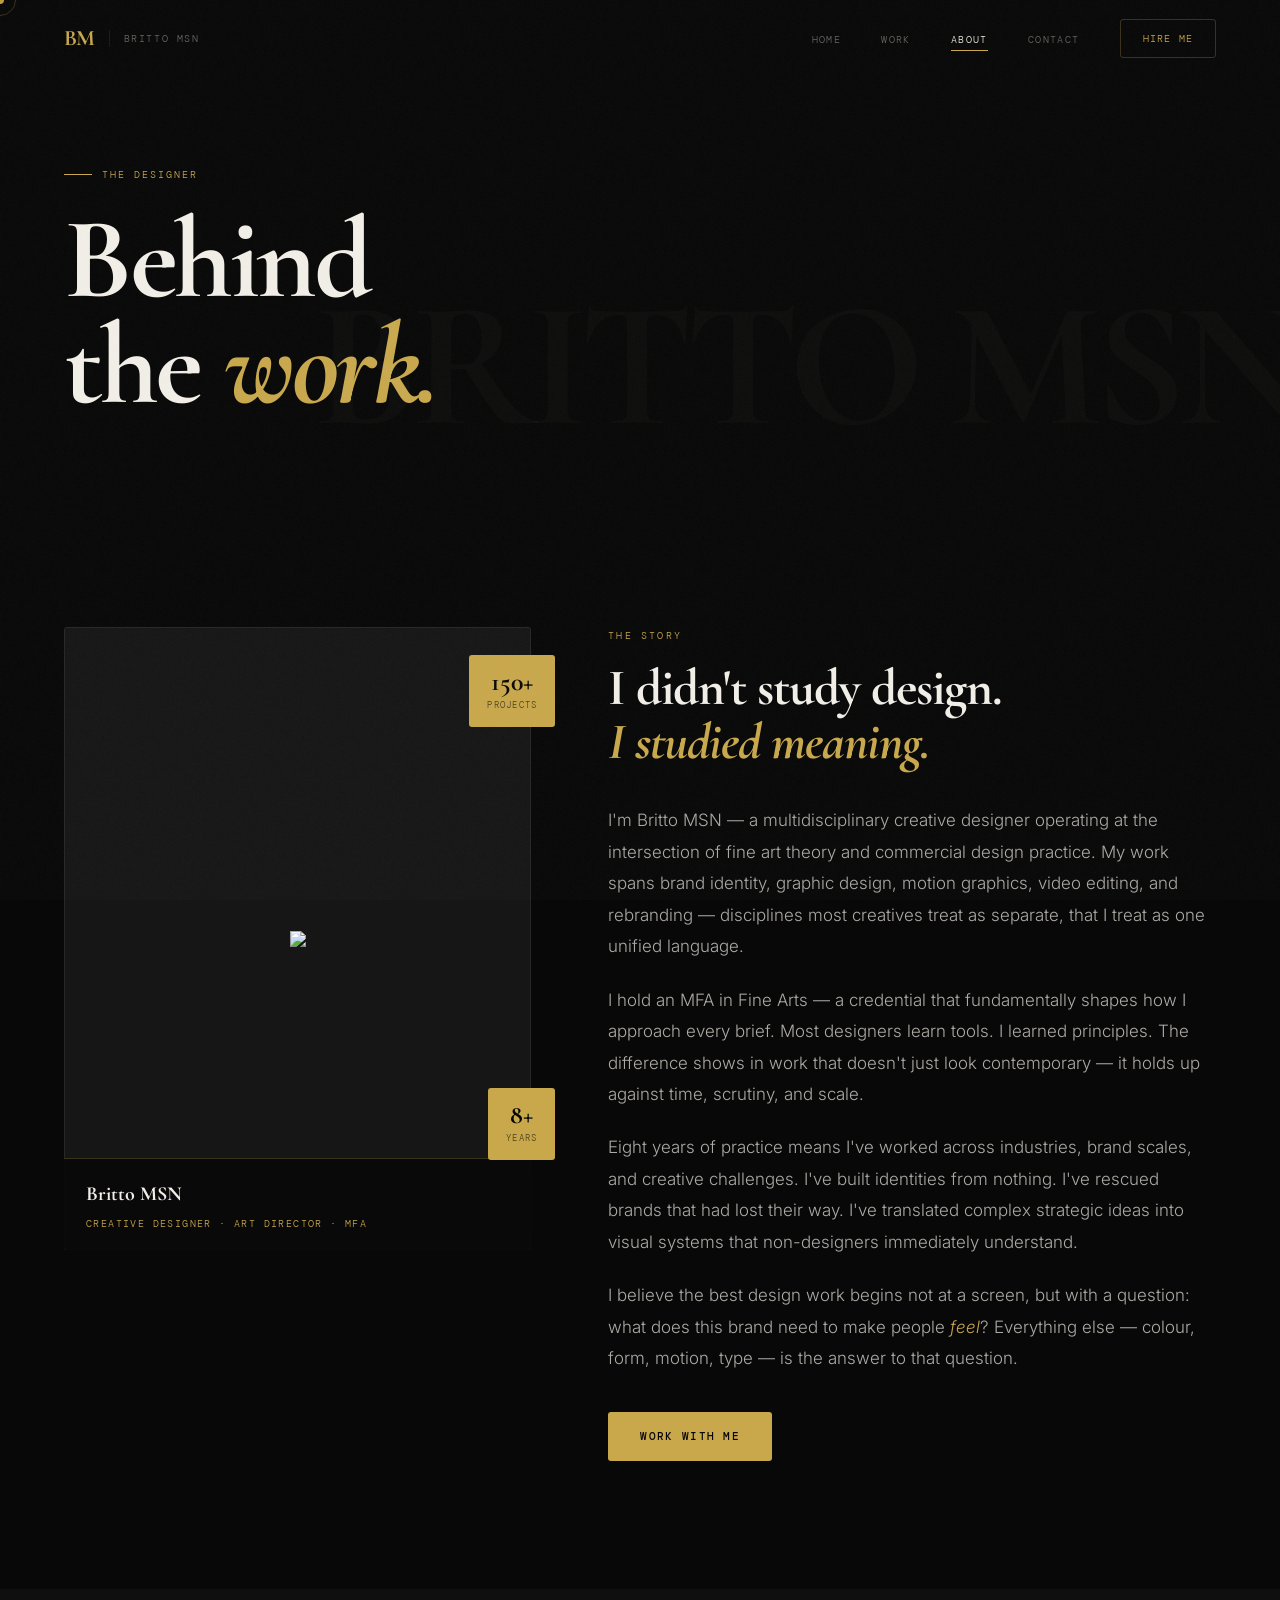
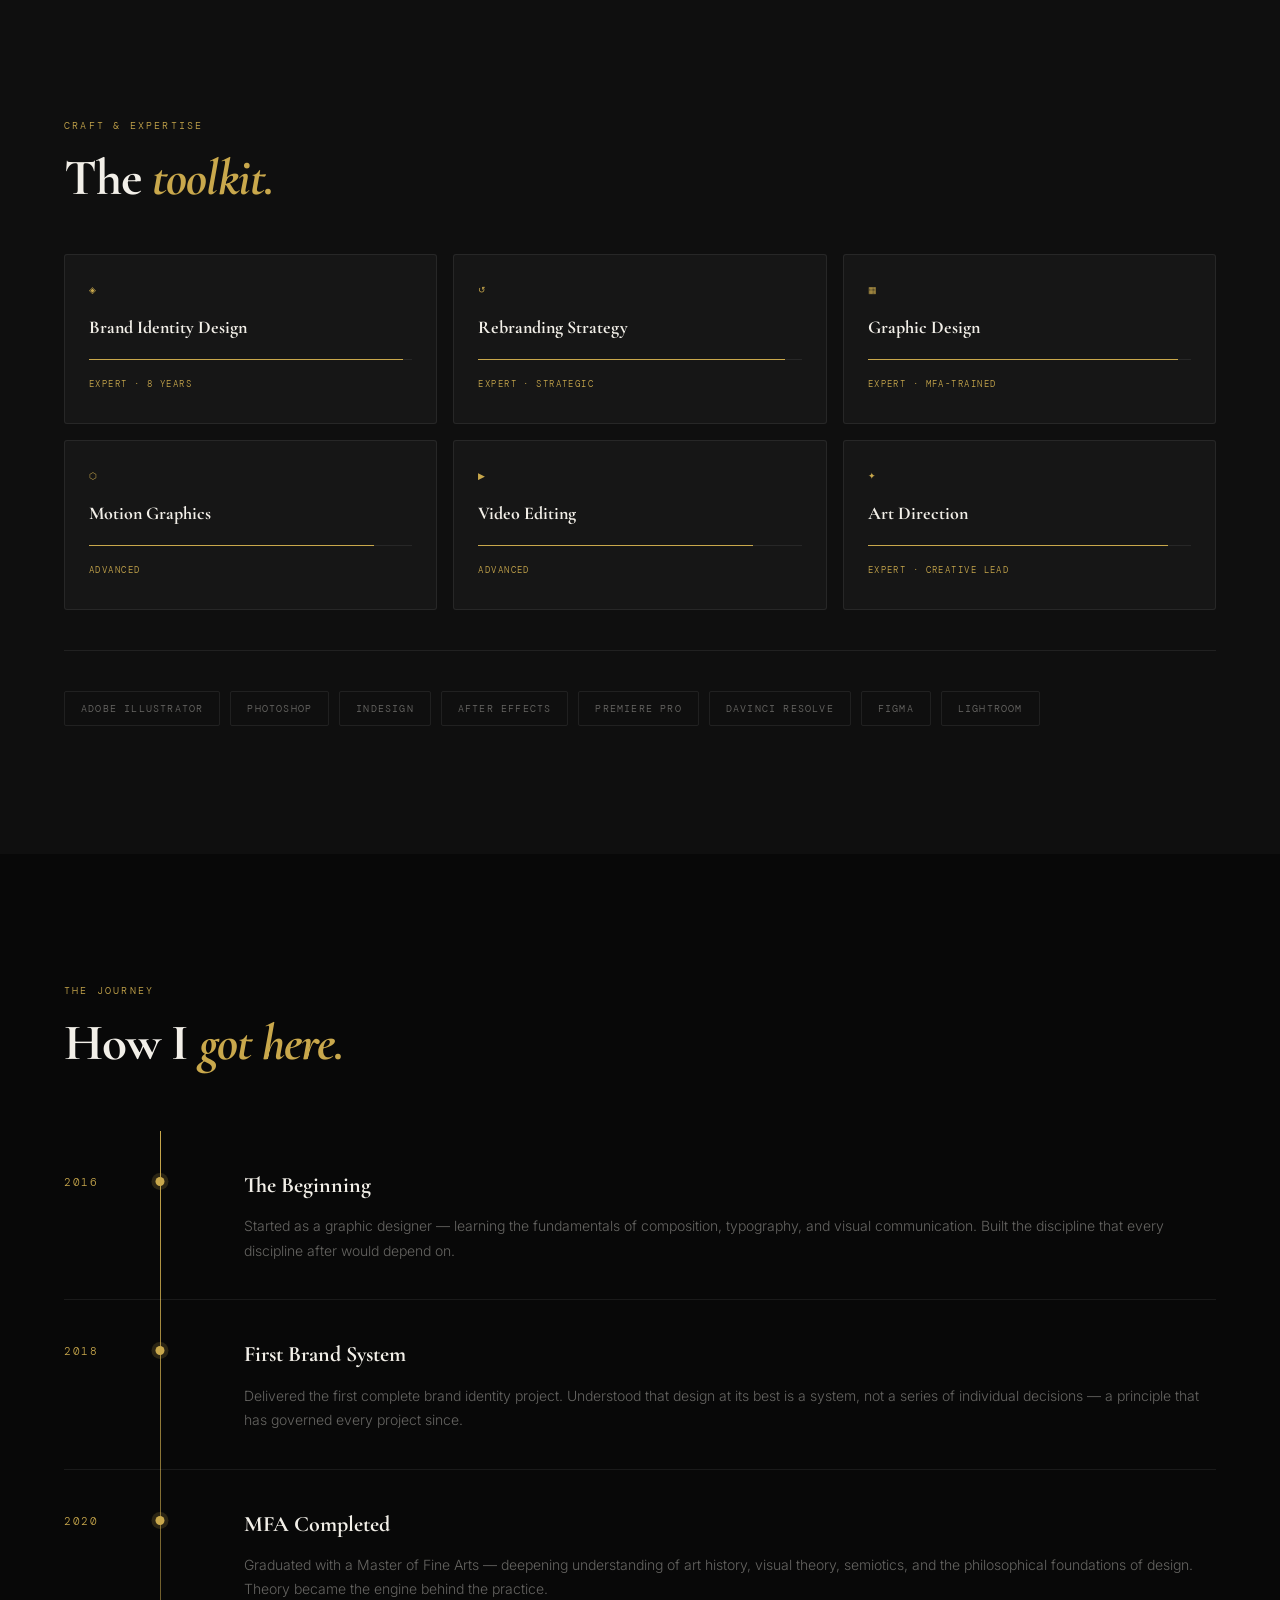
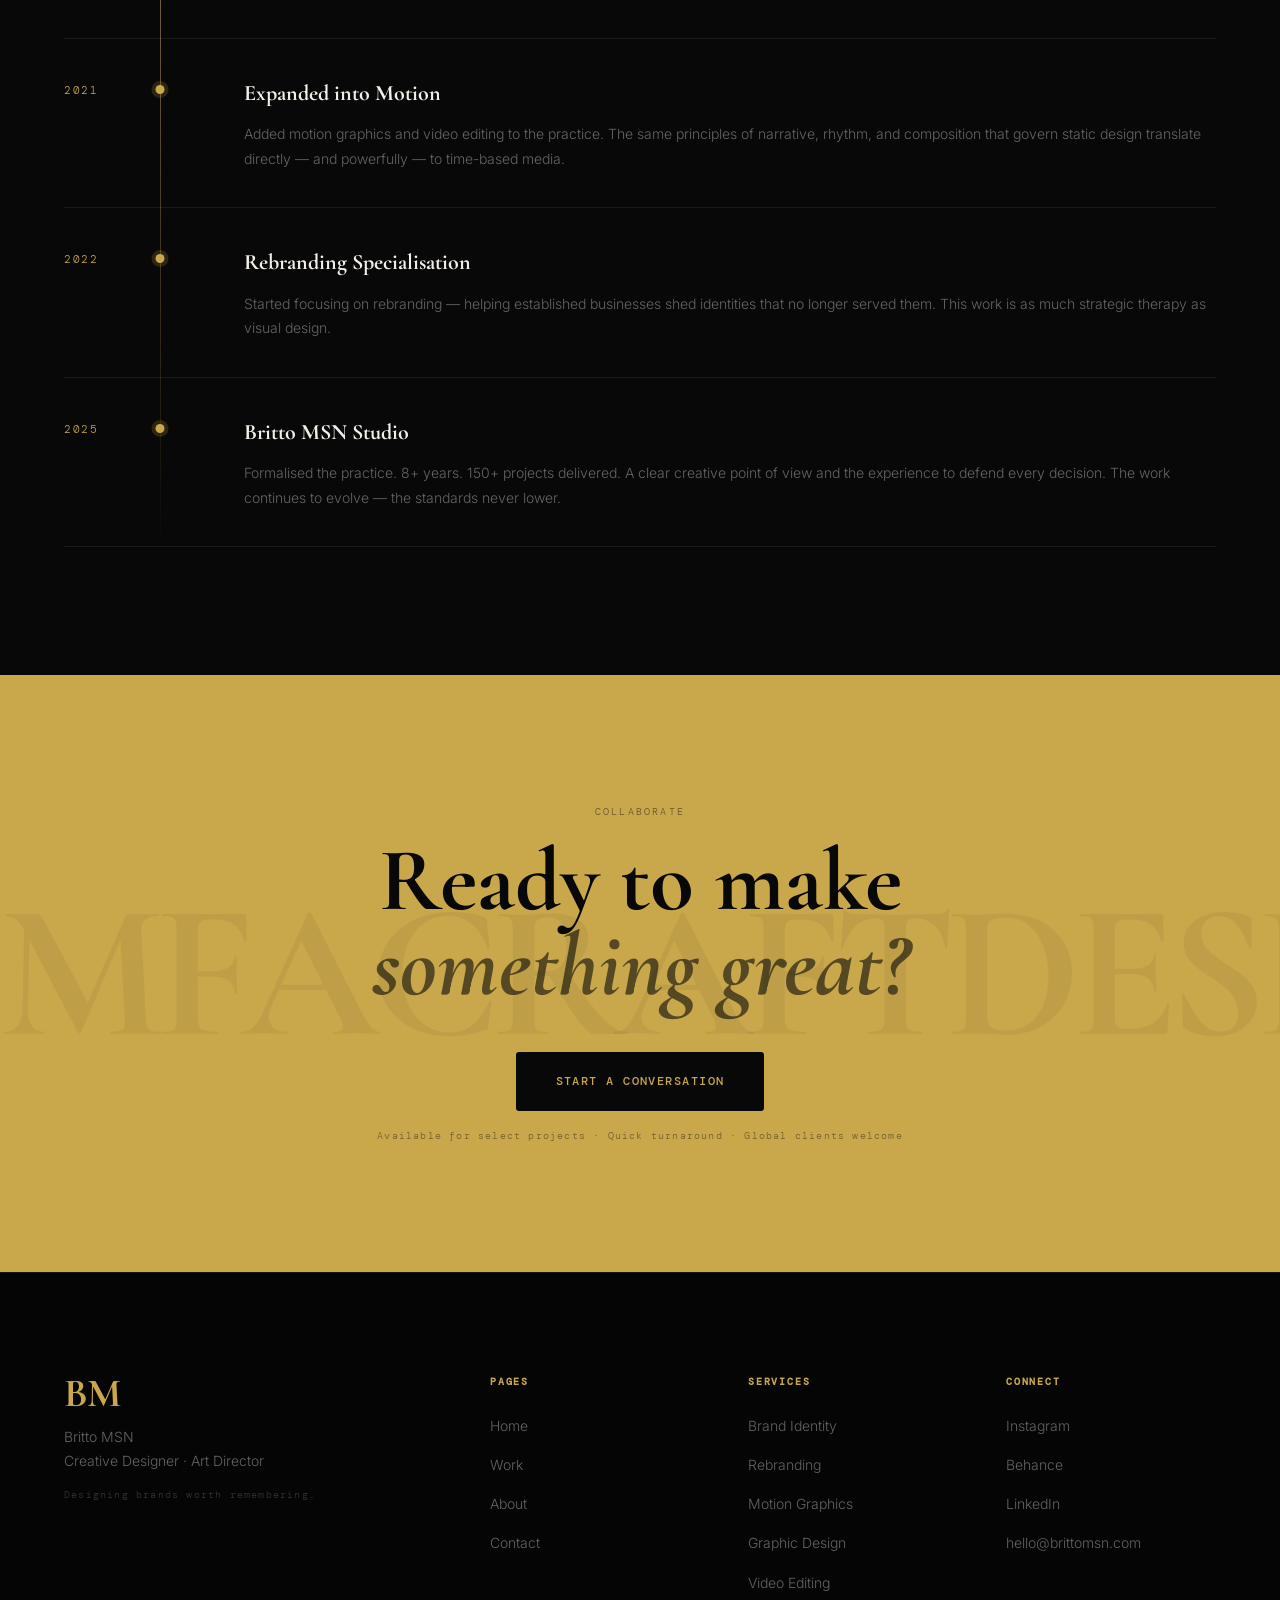
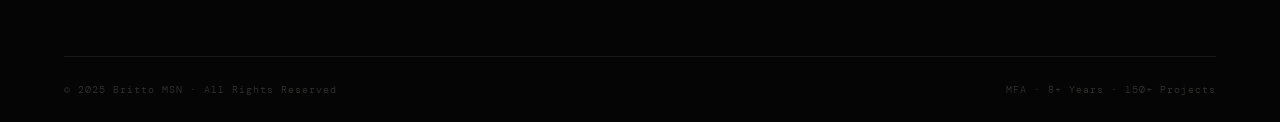
==== about.html @ a1e6431f "Update about.html" ====
<!DOCTYPE html>
<html lang="en">
<head>
<meta charset="UTF-8"/><meta name="viewport" content="width=device-width,initial-scale=1.0"/>
<title>About — Britto MSN | MFA Creative Designer</title>
<meta name="description" content="Britto MSN — MFA Fine Arts graduate, 8+ years creative design practice. Brand identity, rebranding, motion graphics, video editing, art direction."/>
<link rel="preconnect" href="https://fonts.googleapis.com"/><link rel="preconnect" href="https://fonts.gstatic.com" crossorigin/>
<link href="https://fonts.googleapis.com/css2?family=Cormorant+Garamond:ital,wght@0,400;0,600;0,700;1,400;1,600;1,700&family=DM+Mono:wght@300;400;500&family=Inter:wght@300;400;500&display=swap" rel="stylesheet"/>
<style>
:root{--bg:#080808;--bg-2:#0f0f0f;--bg-3:#161616;--gold:#C9A84C;--gold-light:#E2C06A;--gold-border:rgba(201,168,76,.25);--white:#F2EFE8;--white-70:rgba(242,239,232,.7);--white-40:rgba(242,239,232,.4);--border:rgba(242,239,232,.08);--serif:'Cormorant Garamond','Playfair Display',Georgia,serif;--mono:'DM Mono','Courier New',monospace;--sans:'Inter',system-ui,sans-serif;--nav-h:76px;--r:3px;--expo:cubic-bezier(.16,1,.3,1)}
*,*::before,*::after{box-sizing:border-box;margin:0;padding:0}html{scroll-behavior:smooth}
body{background:var(--bg);color:var(--white);font-family:var(--sans);font-weight:300;line-height:1.7;overflow-x:hidden;cursor:none}
a{color:inherit;text-decoration:none}ul{list-style:none}button{font-family:inherit}
.grain{position:fixed;inset:0;z-index:9000;pointer-events:none;opacity:.04;background-image:url("data:image/svg+xml,%3Csvg viewBox='0 0 512 512' xmlns='http://www.w3.org/2000/svg'%3E%3Cfilter id='n'%3E%3CfeTurbulence type='fractalNoise' baseFrequency='.85' numOctaves='4' stitchTiles='stitch'/%3E%3C/filter%3E%3Crect width='100%25' height='100%25' filter='url(%23n)'/%3E%3C/svg%3E");background-size:200px 200px}
.cursor{width:8px;height:8px;background:var(--gold);border-radius:50%;position:fixed;top:0;left:0;pointer-events:none;z-index:10000;transform:translate(-50%,-50%);transition:width .2s,height .2s;mix-blend-mode:difference}
.cursor-f{width:32px;height:32px;border:1px solid var(--gold-border);border-radius:50%;position:fixed;top:0;left:0;pointer-events:none;z-index:9999;transform:translate(-50%,-50%);transition:width .3s var(--expo),height .3s var(--expo)}
body.c-hover .cursor{width:18px;height:18px}body.c-hover .cursor-f{width:56px;height:56px;border-color:var(--gold)}
.container{max-width:1320px;margin:0 auto;padding:0 clamp(24px,5vw,64px)}.section{padding:clamp(80px,10vw,140px) 0}
.label{font-family:var(--mono);font-size:10px;letter-spacing:.22em;text-transform:uppercase;color:var(--gold);display:block;margin-bottom:18px}
.reveal{opacity:0;transform:translateY(32px);transition:opacity .9s var(--expo),transform .9s var(--expo)}.reveal.in{opacity:1;transform:none}
.btn{display:inline-flex;align-items:center;gap:10px;font-family:var(--mono);font-size:11px;letter-spacing:.12em;text-transform:uppercase;border-radius:var(--r);cursor:none;position:relative;overflow:hidden;transition:all .3s var(--expo)}
.btn::after{content:'';position:absolute;inset:0;background:rgba(255,255,255,.07);transform:translateX(-110%) skewX(-10deg);transition:transform .45s var(--expo)}.btn:hover::after{transform:translateX(110%) skewX(-10deg)}
.btn-primary{background:var(--gold);color:#080808;padding:15px 32px;font-weight:500}.btn-primary:hover{background:var(--gold-light);transform:translateY(-2px);box-shadow:0 10px 40px rgba(201,168,76,.3)}
.btn-nav{border:1px solid var(--gold-border);color:var(--gold);padding:10px 22px;font-size:10px}.btn-nav:hover{background:var(--gold);color:#080808}
.btn-lg{padding:19px 40px;font-size:12px}
/* NAV */
.nav{position:fixed;inset:0 0 auto;height:var(--nav-h);display:flex;align-items:center;justify-content:space-between;padding:0 clamp(24px,5vw,64px);z-index:500;transition:background .4s}
.nav.scrolled{background:rgba(8,8,8,.92);backdrop-filter:blur(20px);border-bottom:1px solid var(--border)}
.nav__logo{display:flex;align-items:center;gap:14px}
.nav__logo-mark{font-family:var(--serif);font-size:22px;font-weight:700;color:var(--gold);letter-spacing:-.03em;line-height:1}
.nav__logo-text{font-family:var(--mono);font-size:10px;letter-spacing:.16em;color:var(--white-40);text-transform:uppercase;padding-left:14px;border-left:1px solid var(--border)}
.nav__links{display:flex;align-items:center;gap:40px}
.nav__link{font-family:var(--mono);font-size:10px;letter-spacing:.14em;text-transform:uppercase;color:var(--white-40);transition:color .2s;position:relative}
.nav__link::after{content:'';position:absolute;bottom:-5px;left:0;right:0;height:1px;background:var(--gold);transform:scaleX(0);transform-origin:left;transition:transform .3s var(--expo)}
.nav__link:hover,.nav__link.active{color:var(--white)}.nav__link:hover::after,.nav__link.active::after{transform:scaleX(1)}
.nav__hamburger{display:none;flex-direction:column;gap:5px;background:none;border:none;cursor:none;padding:6px}
.nav__hamburger span{display:block;width:22px;height:1px;background:var(--white);transition:all .3s}
/* PAGE HERO */
.page-hero{padding:calc(var(--nav-h) + 80px) clamp(24px,5vw,64px) 80px;max-width:1320px;margin:0 auto;position:relative;overflow:hidden}
.page-hero__tag{display:inline-flex;align-items:center;gap:10px;font-family:var(--mono);font-size:10px;letter-spacing:.2em;text-transform:uppercase;color:var(--gold);margin-bottom:24px}
.page-hero__tag::before{content:'';display:block;width:28px;height:1px;background:var(--gold)}
.page-hero__title{font-family:var(--serif);font-size:clamp(56px,9vw,116px);font-weight:700;line-height:.92;letter-spacing:-.03em;color:var(--white);margin-bottom:0;opacity:0;transform:translateY(28px);animation:fadeUp .9s var(--expo) .15s forwards}
.page-hero__title em{color:var(--gold);font-style:italic}
.page-hero__wm{position:absolute;right:-20px;bottom:-20px;font-family:var(--serif);font-size:clamp(80px,14vw,180px);font-weight:700;color:rgba(242,239,232,.025);letter-spacing:-.05em;pointer-events:none;white-space:nowrap;user-select:none}
@keyframes fadeUp{to{opacity:1;transform:none}}
/* BIO */
.bio-grid{display:grid;grid-template-columns:1fr 1.3fr;gap:clamp(48px,6vw,100px);align-items:start}
.bio-portrait{position:relative}
.bio-portrait__frame{border-radius:var(--r);overflow:hidden;position:relative}
.bio-portrait__img{width:100%;aspect-ratio:3/4;background:var(--bg-3);border:1px solid var(--border);display:flex;align-items:center;justify-content:center}
.bio-portrait__initials{font-family:var(--serif);font-size:72px;font-weight:700;color:var(--gold);line-height:1;opacity:.4}
.bio-portrait__caption{position:absolute;bottom:0;left:0;right:0;background:rgba(8,8,8,.88);backdrop-filter:blur(12px);padding:18px 22px;border-top:1px solid var(--gold-border)}
.bio-portrait__name{font-family:var(--serif);font-size:20px;font-weight:700;color:var(--white);display:block;margin-bottom:4px}
.bio-portrait__role{font-family:var(--mono);font-size:10px;letter-spacing:.14em;text-transform:uppercase;color:var(--gold);display:block}
.bio-badge{position:absolute;background:var(--gold);color:#080808;padding:14px 18px;border-radius:var(--r);text-align:center;opacity:0;transform:scale(.85);transition:opacity .5s var(--expo),transform .5s var(--expo)}
.bio-badge.in{opacity:1;transform:scale(1)}
.bio-badge--1{top:28px;right:-24px;transition-delay:.3s}
.bio-badge--2{bottom:90px;right:-24px;transition-delay:.5s}
.bio-badge__n{display:block;font-family:var(--serif);font-size:26px;font-weight:700;line-height:1}
.bio-badge__l{display:block;font-family:var(--mono);font-size:9px;letter-spacing:.14em;text-transform:uppercase;opacity:.65;margin-top:3px}
.bio-text p{font-size:clamp(15px,1.4vw,17px);color:var(--white-70);line-height:1.85;margin-bottom:22px}
/* SKILLS */
.skills-grid{display:grid;grid-template-columns:repeat(3,1fr);gap:16px;margin-top:48px}
.skill-card{background:var(--bg-3);border:1px solid var(--border);padding:28px 24px;border-radius:var(--r);transition:border-color .3s}
.skill-card:hover{border-color:var(--gold-border)}
.skill-card__icon{font-size:22px;margin-bottom:14px;display:block}
.skill-card h3{font-family:var(--serif);font-size:18px;font-weight:700;margin-bottom:16px;color:var(--white)}
.skill-bar{width:100%;height:1px;background:var(--border);margin-bottom:8px;overflow:hidden}
.skill-bar__f{height:100%;background:var(--gold);width:0;transition:width 1.2s var(--expo)}
.skill-card>span{font-family:var(--mono);font-size:9px;letter-spacing:.16em;text-transform:uppercase;color:var(--gold)}
.tools-row{display:flex;flex-wrap:wrap;gap:10px;margin-top:40px;padding-top:40px;border-top:1px solid var(--border)}
.tool-pill{font-family:var(--mono);font-size:10px;letter-spacing:.12em;text-transform:uppercase;border:1px solid var(--border);padding:8px 16px;border-radius:2px;color:var(--white-40);transition:all .2s}
.tool-pill:hover{border-color:var(--gold-border);color:var(--gold)}
/* TIMELINE */
.timeline{position:relative;margin-top:60px}
.timeline::before{content:'';position:absolute;left:96px;top:0;bottom:0;width:1px;background:linear-gradient(to bottom,var(--gold),transparent)}
.tl-item{display:flex;align-items:flex-start;gap:48px;padding:36px 0;border-bottom:1px solid var(--border);position:relative;opacity:0;transform:translateX(-20px);transition:opacity .7s var(--expo),transform .7s var(--expo)}
.tl-item.in{opacity:1;transform:none}
.tl-item::before{content:'';position:absolute;left:96px;top:46px;width:9px;height:9px;border-radius:50%;background:var(--gold);transform:translateX(-50%);box-shadow:0 0 0 4px rgba(201,168,76,.18);z-index:1}
.tl-year{font-family:var(--mono);font-size:11px;letter-spacing:.14em;color:var(--gold);min-width:72px;padding-top:6px;flex-shrink:0}
.tl-content{padding-left:60px}
.tl-content h3{font-family:var(--serif);font-size:22px;font-weight:700;color:var(--white);margin-bottom:10px}
.tl-content p{font-size:14px;color:var(--white-40);line-height:1.75}
/* CTA */
.cta-band{background:var(--gold);padding:clamp(80px,10vw,130px) 0;position:relative;overflow:hidden;text-align:center}
.cta-band__inner{position:relative;z-index:2}
.cta-band__title{font-family:var(--serif);font-size:clamp(44px,7vw,90px);font-weight:700;line-height:.95;color:#080808;margin-bottom:44px}
.cta-band__title em{font-style:italic;color:rgba(8,8,8,.6)}
.cta-band .btn-primary{background:#080808;color:var(--gold)}.cta-band .btn-primary:hover{background:#111}
.cta-band__note{display:block;margin-top:16px;font-family:var(--mono);font-size:10px;letter-spacing:.12em;color:rgba(8,8,8,.45)}
.cta-band__deco{position:absolute;inset:0;display:flex;align-items:center;justify-content:space-evenly;font-family:var(--serif);font-size:clamp(100px,15vw,200px);font-weight:700;color:rgba(8,8,8,.05);letter-spacing:-.05em;pointer-events:none}
/* FOOTER */
.footer{background:#050505;border-top:1px solid var(--border);padding:clamp(64px,8vw,100px) 0 0}
.footer__grid{display:grid;grid-template-columns:1.8fr 1fr 1fr 1fr;gap:48px;padding-bottom:60px}
.footer__logo{font-family:var(--serif);font-size:40px;font-weight:700;color:var(--gold);letter-spacing:-.03em;line-height:1;margin-bottom:12px}
.footer__brand-sub{font-size:14px;color:var(--white-40);line-height:1.7}
.footer__tagline{font-family:var(--mono);font-size:10px;letter-spacing:.12em;color:rgba(242,239,232,.2);margin-top:14px}
.footer__col h4{font-family:var(--mono);font-size:10px;letter-spacing:.18em;text-transform:uppercase;color:var(--gold);margin-bottom:22px}
.footer__col ul{display:flex;flex-direction:column;gap:12px}.footer__col a{font-size:14px;color:var(--white-40);transition:color .2s}.footer__col a:hover{color:var(--white)}
.footer__bottom{border-top:1px solid var(--border);padding:24px 0;display:flex;justify-content:space-between;align-items:center;flex-wrap:wrap;gap:12px;font-family:var(--mono);font-size:10px;letter-spacing:.1em;color:rgba(242,239,232,.2)}
@media(max-width:768px){.nav__links{display:none;flex-direction:column;gap:28px;position:fixed;inset:0;background:rgba(5,5,5,.97);backdrop-filter:blur(20px);align-items:center;justify-content:center;z-index:450}.nav__links.open{display:flex}.nav__hamburger{display:flex;z-index:460}.bio-grid{grid-template-columns:1fr}.bio-badge--1,.bio-badge--2{right:0}.skills-grid{grid-template-columns:1fr 1fr}.footer__grid{grid-template-columns:1fr 1fr}.timeline::before{left:56px}.tl-item{gap:20px}.tl-item::before{left:56px}.tl-year{min-width:40px}.tl-content{padding-left:12px}}
@media(max-width:500px){.footer__grid{grid-template-columns:1fr}.cta-band__deco{display:none}.skills-grid{grid-template-columns:1fr}}
</style>
</head>
<body>
<div class="grain"></div>
<div class="cursor" id="cur"></div>
<div class="cursor-f" id="curf"></div>

<nav class="nav" id="nav">
  <a href="index.html" class="nav__logo">
    <span class="nav__logo-mark">BM</span>
    <span class="nav__logo-text">Britto MSN</span>
  </a>
  <button class="nav__hamburger" id="ham" aria-label="Menu"><span></span><span></span></button>
  <ul class="nav__links" id="nl">
    <li><a href="index.html"   class="nav__link">Home</a></li>
    <li><a href="work.html"    class="nav__link">Work</a></li>
    <li><a href="about.html"   class="nav__link active">About</a></li>
    <li><a href="contact.html" class="nav__link">Contact</a></li>
    <li><a href="contact.html" class="btn btn-nav">Hire Me</a></li>
  </ul>
</nav>

<section class="page-hero">
  <p class="page-hero__tag">The Designer</p>
  <h1 class="page-hero__title">Behind<br>the <em>work.</em></h1>
  <div class="page-hero__wm" aria-hidden="true">BRITTO MSN</div>
</section>

<!-- BIO -->
<section class="section" style="background:var(--bg)">
  <div class="container">
    <div class="bio-grid">

      <div class="bio-portrait reveal">
  <div class="bio-portrait__frame">

    <div class="bio-portrait__img">
     <img src="https://via.placeholder.com/1200x1600">
    </div>

    <div class="bio-portrait__caption">
      <span class="bio-portrait__name">Britto MSN</span>
      <span class="bio-portrait__role">Creative Designer · Art Director · MFA</span>
    </div>

  </div>

  <div class="bio-badge bio-badge--1 reveal">
    <span class="bio-badge__n">150+</span>
    <span class="bio-badge__l">Projects</span>
  </div>

  <div class="bio-badge bio-badge--2 reveal">
    <span class="bio-badge__n">8+</span>
    <span class="bio-badge__l">Years</span>
  </div>
</div>

      <div class="bio-text">
        <span class="label">The Story</span>
        <h2 class="reveal" style="font-family:var(--serif);font-size:clamp(32px,4vw,52px);font-weight:700;line-height:1.05;letter-spacing:-.02em;margin:16px 0 36px">
          I didn't study design.<br><em style="color:var(--gold);font-style:italic">I studied meaning.</em>
        </h2>
        <p class="reveal" data-delay="0">I'm Britto MSN — a multidisciplinary creative designer operating at the intersection of fine art theory and commercial design practice. My work spans brand identity, graphic design, motion graphics, video editing, and rebranding — disciplines most creatives treat as separate, that I treat as one unified language.</p>
        <p class="reveal" data-delay="100">I hold an MFA in Fine Arts — a credential that fundamentally shapes how I approach every brief. Most designers learn tools. I learned principles. The difference shows in work that doesn't just look contemporary — it holds up against time, scrutiny, and scale.</p>
        <p class="reveal" data-delay="200">Eight years of practice means I've worked across industries, brand scales, and creative challenges. I've built identities from nothing. I've rescued brands that had lost their way. I've translated complex strategic ideas into visual systems that non-designers immediately understand.</p>
        <p class="reveal" data-delay="300">I believe the best design work begins not at a screen, but with a question: what does this brand need to make people <em style="color:var(--gold)">feel</em>? Everything else — colour, form, motion, type — is the answer to that question.</p>
        <a href="contact.html" class="btn btn-primary" style="margin-top:16px">Work With Me</a>
      </div>

    </div>
  </div>
</section>

<!-- SKILLS & TOOLS -->
<section class="section" style="background:var(--bg-2)">
  <div class="container">
    <span class="label reveal">Craft &amp; Expertise</span>
    <h2 class="reveal" style="font-family:var(--serif);font-size:clamp(32px,4vw,56px);font-weight:700;line-height:1.05;letter-spacing:-.02em" data-delay="100">
      The <em style="color:var(--gold);font-style:italic">toolkit.</em>
    </h2>
    <div class="skills-grid">
      <div class="skill-card reveal" data-delay="0">
        <span class="skill-card__icon">◈</span>
        <h3>Brand Identity Design</h3>
        <div class="skill-bar"><div class="skill-bar__f" data-w="97"></div></div>
        <span>Expert · 8 Years</span>
      </div>
      <div class="skill-card reveal" data-delay="80">
        <span class="skill-card__icon">↺</span>
        <h3>Rebranding Strategy</h3>
        <div class="skill-bar"><div class="skill-bar__f" data-w="95"></div></div>
        <span>Expert · Strategic</span>
      </div>
      <div class="skill-card reveal" data-delay="160">
        <span class="skill-card__icon">▦</span>
        <h3>Graphic Design</h3>
        <div class="skill-bar"><div class="skill-bar__f" data-w="96"></div></div>
        <span>Expert · MFA-Trained</span>
      </div>
      <div class="skill-card reveal" data-delay="0">
        <span class="skill-card__icon">⬡</span>
        <h3>Motion Graphics</h3>
        <div class="skill-bar"><div class="skill-bar__f" data-w="88"></div></div>
        <span>Advanced</span>
      </div>
      <div class="skill-card reveal" data-delay="80">
        <span class="skill-card__icon">▶</span>
        <h3>Video Editing</h3>
        <div class="skill-bar"><div class="skill-bar__f" data-w="85"></div></div>
        <span>Advanced</span>
      </div>
      <div class="skill-card reveal" data-delay="160">
        <span class="skill-card__icon">✦</span>
        <h3>Art Direction</h3>
        <div class="skill-bar"><div class="skill-bar__f" data-w="93"></div></div>
        <span>Expert · Creative Lead</span>
      </div>
    </div>
    <div class="tools-row reveal" data-delay="200">
      <span class="tool-pill">Adobe Illustrator</span>
      <span class="tool-pill">Photoshop</span>
      <span class="tool-pill">InDesign</span>
      <span class="tool-pill">After Effects</span>
      <span class="tool-pill">Premiere Pro</span>
      <span class="tool-pill">DaVinci Resolve</span>
      <span class="tool-pill">Figma</span>
      <span class="tool-pill">Lightroom</span>
    </div>
  </div>
</section>

<!-- TIMELINE -->
<section class="section" style="background:var(--bg)">
  <div class="container">
    <span class="label reveal">The Journey</span>
    <h2 class="reveal" style="font-family:var(--serif);font-size:clamp(32px,4vw,56px);font-weight:700;line-height:1.05;letter-spacing:-.02em" data-delay="100">
      How I <em style="color:var(--gold);font-style:italic">got here.</em>
    </h2>
    <div class="timeline">
      <div class="tl-item">
        <span class="tl-year">2016</span>
        <div class="tl-content"><h3>The Beginning</h3><p>Started as a graphic designer — learning the fundamentals of composition, typography, and visual communication. Built the discipline that every discipline after would depend on.</p></div>
      </div>
      <div class="tl-item">
        <span class="tl-year">2018</span>
        <div class="tl-content"><h3>First Brand System</h3><p>Delivered the first complete brand identity project. Understood that design at its best is a system, not a series of individual decisions — a principle that has governed every project since.</p></div>
      </div>
      <div class="tl-item">
        <span class="tl-year">2020</span>
        <div class="tl-content"><h3>MFA Completed</h3><p>Graduated with a Master of Fine Arts — deepening understanding of art history, visual theory, semiotics, and the philosophical foundations of design. Theory became the engine behind the practice.</p></div>
      </div>
      <div class="tl-item">
        <span class="tl-year">2021</span>
        <div class="tl-content"><h3>Expanded into Motion</h3><p>Added motion graphics and video editing to the practice. The same principles of narrative, rhythm, and composition that govern static design translate directly — and powerfully — to time-based media.</p></div>
      </div>
      <div class="tl-item">
        <span class="tl-year">2022</span>
        <div class="tl-content"><h3>Rebranding Specialisation</h3><p>Started focusing on rebranding — helping established businesses shed identities that no longer served them. This work is as much strategic therapy as visual design.</p></div>
      </div>
      <div class="tl-item">
        <span class="tl-year">2025</span>
        <div class="tl-content"><h3>Britto MSN Studio</h3><p>Formalised the practice. 8+ years. 150+ projects delivered. A clear creative point of view and the experience to defend every decision. The work continues to evolve — the standards never lower.</p></div>
      </div>
    </div>
  </div>
</section>

<section class="cta-band">
  <div class="cta-band__inner">
    <span class="label" style="color:rgba(8,8,8,.5)">Collaborate</span>
    <h2 class="cta-band__title">Ready to make<br><em>something great?</em></h2>
    <a href="contact.html" class="btn btn-primary btn-lg">Start a Conversation</a>
    <span class="cta-band__note">Available for select projects · Quick turnaround · Global clients welcome</span>
  </div>
  <div class="cta-band__deco" aria-hidden="true"><span>MFA</span><span>CRAFT</span><span>DESIGN</span></div>
</section>

<footer class="footer">
  <div class="container">
    <div class="footer__grid">
      <div><div class="footer__logo">BM</div><p class="footer__brand-sub">Britto MSN<br>Creative Designer · Art Director</p><p class="footer__tagline">Designing brands worth remembering.</p></div>
      <div class="footer__col"><h4>Pages</h4><ul><li><a href="index.html">Home</a></li><li><a href="work.html">Work</a></li><li><a href="about.html">About</a></li><li><a href="contact.html">Contact</a></li></ul></div>
      <div class="footer__col"><h4>Services</h4><ul><li><a href="work.html">Brand Identity</a></li><li><a href="work.html">Rebranding</a></li><li><a href="work.html">Motion Graphics</a></li><li><a href="work.html">Graphic Design</a></li><li><a href="work.html">Video Editing</a></li></ul></div>
      <div class="footer__col"><h4>Connect</h4><ul><li><a href="#" target="_blank">Instagram</a></li><li><a href="#" target="_blank">Behance</a></li><li><a href="#" target="_blank">LinkedIn</a></li><li><a href="mailto:hello@brittomsn.com">hello@brittomsn.com</a></li></ul></div>
    </div>
    <div class="footer__bottom"><span>© 2025 Britto MSN · All Rights Reserved</span><span>MFA · 8+ Years · 150+ Projects</span></div>
  </div>
</footer>

<script>
(function(){
  const cur=document.getElementById('cur'),curf=document.getElementById('curf');
  if(cur&&curf){let mx=0,my=0,fx=0,fy=0;document.addEventListener('mousemove',e=>{mx=e.clientX;my=e.clientY;cur.style.cssText=`left:${mx}px;top:${my}px`});(function loop(){fx+=(mx-fx)*.1;fy+=(my-fy)*.1;curf.style.cssText=`left:${fx}px;top:${fy}px`;requestAnimationFrame(loop)})();document.querySelectorAll('a,button,.skill-card').forEach(el=>{el.addEventListener('mouseenter',()=>document.body.classList.add('c-hover'));el.addEventListener('mouseleave',()=>document.body.classList.remove('c-hover'))});}
  const nav=document.getElementById('nav');if(nav)window.addEventListener('scroll',()=>nav.classList.toggle('scrolled',scrollY>30),{passive:true});
  const ham=document.getElementById('ham'),nl=document.getElementById('nl');
  if(ham&&nl){ham.addEventListener('click',()=>{const o=nl.classList.toggle('open');const b=ham.querySelectorAll('span');b[0].style.transform=o?'rotate(45deg) translate(4px,4px)':'';b[1].style.transform=o?'rotate(-45deg) translate(4px,-4px)':'';});nl.querySelectorAll('a').forEach(a=>a.addEventListener('click',()=>{nl.classList.remove('open');ham.querySelectorAll('span').forEach(s=>s.style.transform='');}));}
  // Reveal
  const io=new IntersectionObserver(entries=>{entries.forEach(e=>{if(!e.isIntersecting)return;const el=e.target,d=+(el.dataset.delay||0);setTimeout(()=>el.classList.add('in'),d);io.unobserve(el);});},{threshold:.1,rootMargin:'0px 0px -40px 0px'});
  document.querySelectorAll('.reveal').forEach(el=>io.observe(el));
  // Timeline stagger
  document.querySelectorAll('.tl-item').forEach((el,i)=>{const tio=new IntersectionObserver(en=>{en.forEach(e=>{if(!e.isIntersecting)return;setTimeout(()=>el.classList.add('in'),i*120);tio.unobserve(el);});},{threshold:.15});tio.observe(el);});
  // Skill bars
  const sio=new IntersectionObserver(entries=>{entries.forEach(e=>{if(!e.isIntersecting)return;setTimeout(()=>{e.target.style.width=e.target.dataset.w+'%';},200);sio.unobserve(e.target);});},{threshold:.5});
  document.querySelectorAll('.skill-bar__f').forEach(b=>sio.observe(b));
})();
</script>
</body>
</html>
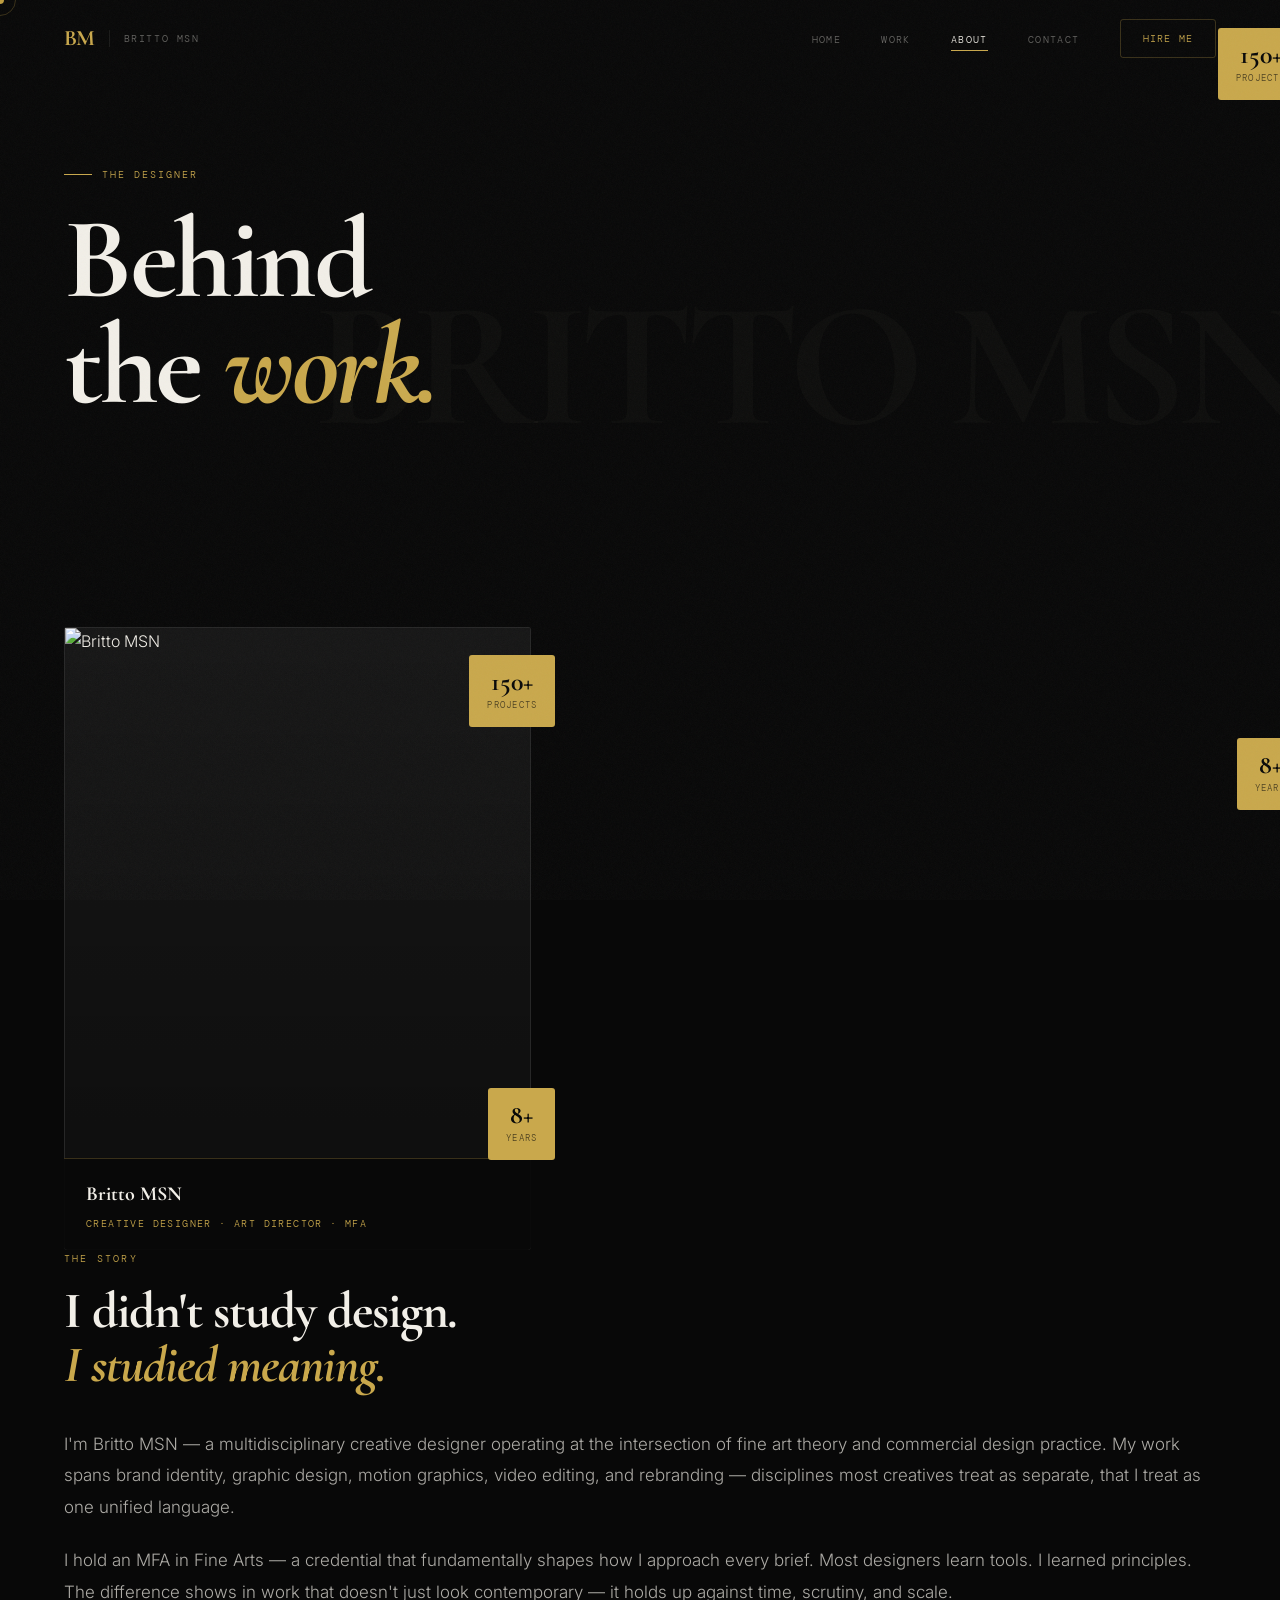
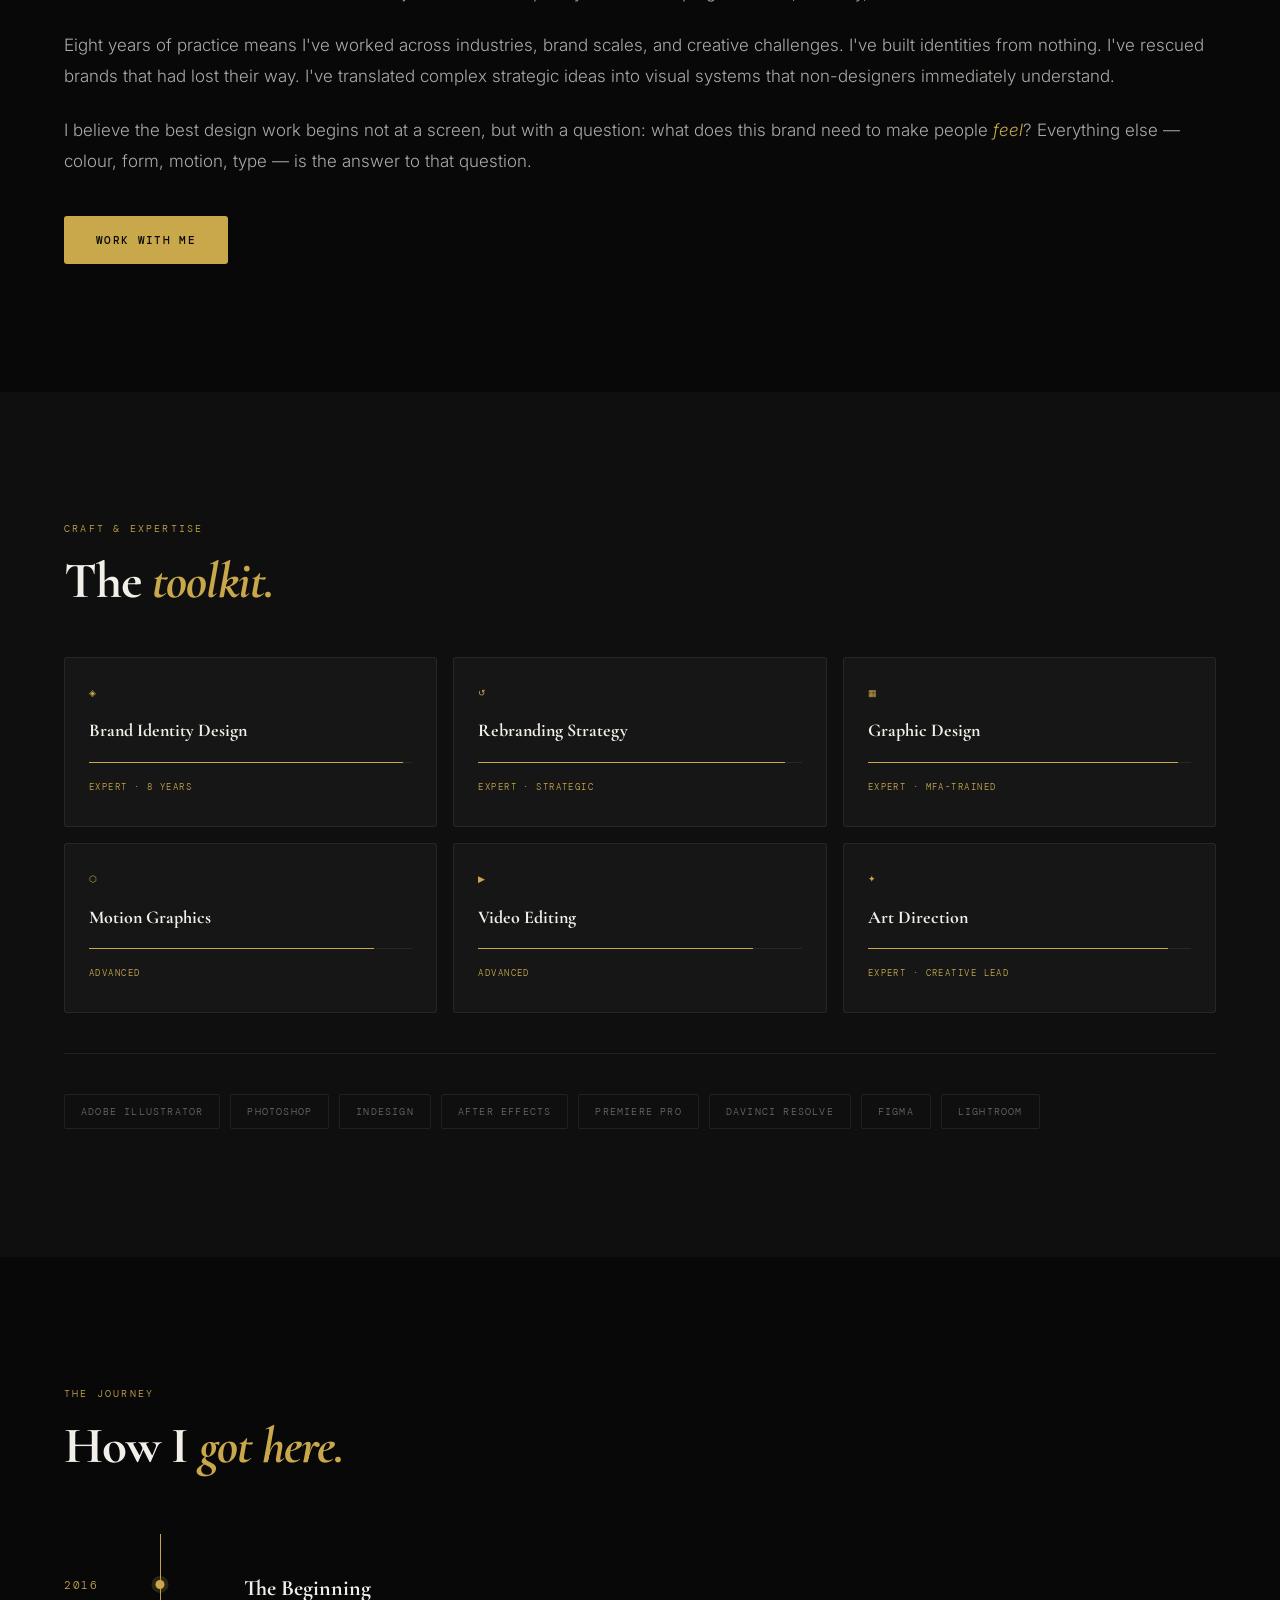
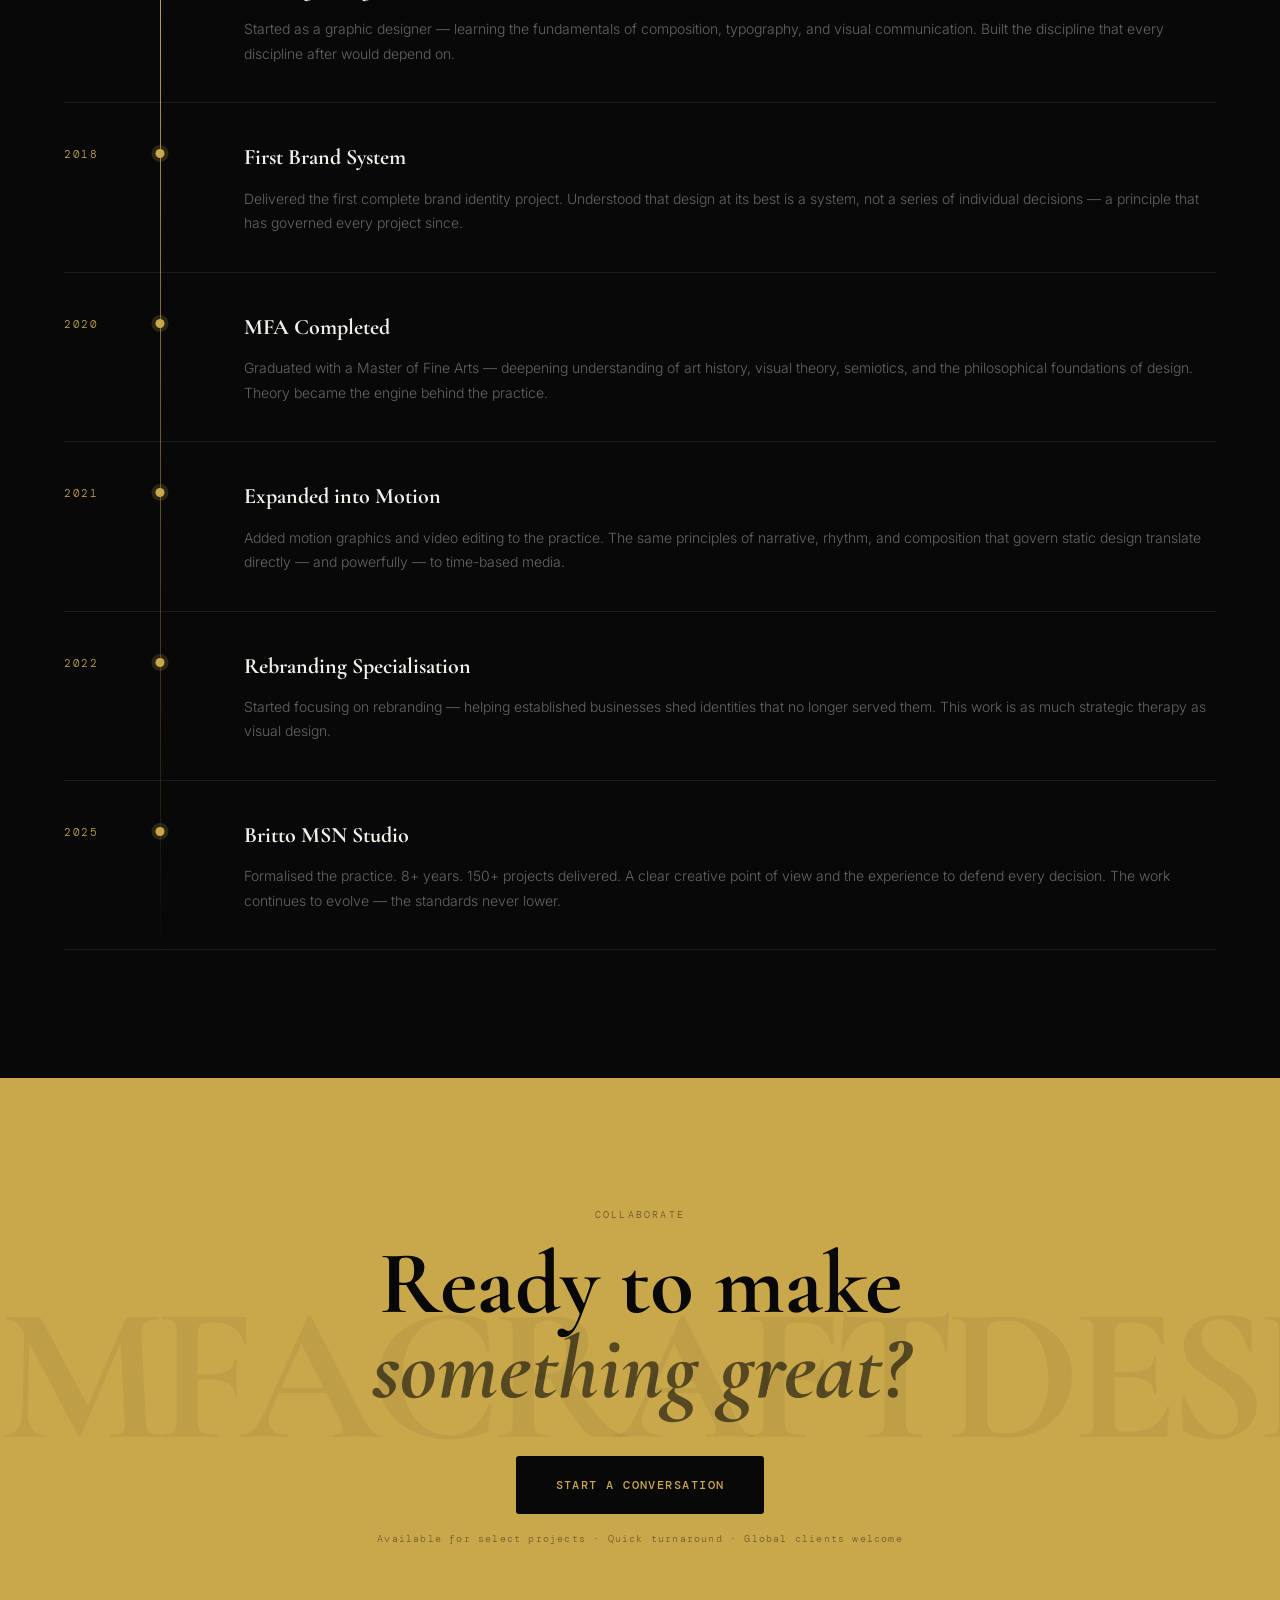
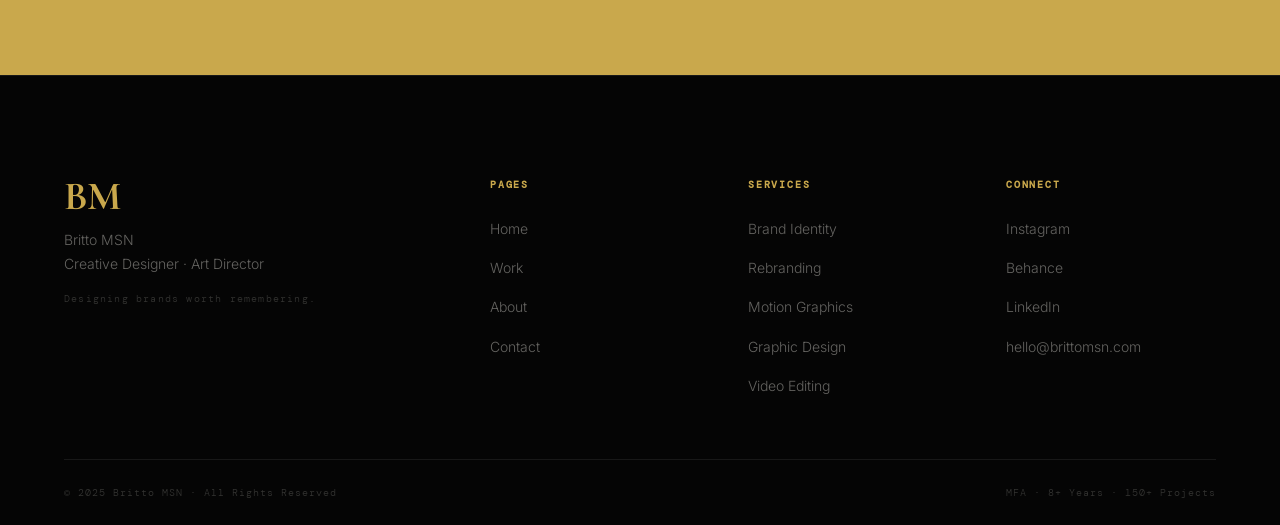
==== commit 29b4add6: "Update about.html" ====
--- a/about.html
+++ b/about.html
@@ -7,6 +7,33 @@
 <link rel="preconnect" href="https://fonts.googleapis.com"/><link rel="preconnect" href="https://fonts.gstatic.com" crossorigin/>
 <link href="https://fonts.googleapis.com/css2?family=Cormorant+Garamond:ital,wght@0,400;0,600;0,700;1,400;1,600;1,700&family=DM+Mono:wght@300;400;500&family=Inter:wght@300;400;500&display=swap" rel="stylesheet"/>
 <style>
+  .bio-portrait__img{
+  position:relative;
+  width:100%;
+  aspect-ratio:3/4;
+  overflow:hidden;
+}
+
+.bio-portrait__img img{
+  width:100%;
+  height:100%;
+  object-fit:cover;
+  display:block;
+  transition:transform .6s ease;
+}
+
+/* 🔥 Hover zoom effect */
+.bio-portrait__frame:hover img{
+  transform:scale(1.05);
+}
+
+/* 🔥 Premium dark overlay */
+.bio-portrait__img::after{
+  content:'';
+  position:absolute;
+  inset:0;
+  background:linear-gradient(to top, rgba(0,0,0,.4), transparent);
+}
 :root{--bg:#080808;--bg-2:#0f0f0f;--bg-3:#161616;--gold:#C9A84C;--gold-light:#E2C06A;--gold-border:rgba(201,168,76,.25);--white:#F2EFE8;--white-70:rgba(242,239,232,.7);--white-40:rgba(242,239,232,.4);--border:rgba(242,239,232,.08);--serif:'Cormorant Garamond','Playfair Display',Georgia,serif;--mono:'DM Mono','Courier New',monospace;--sans:'Inter',system-ui,sans-serif;--nav-h:76px;--r:3px;--expo:cubic-bezier(.16,1,.3,1)}
 *,*::before,*::after{box-sizing:border-box;margin:0;padding:0}html{scroll-behavior:smooth}
 body{background:var(--bg);color:var(--white);font-family:var(--sans);font-weight:300;line-height:1.7;overflow-x:hidden;cursor:none}
@@ -133,19 +160,33 @@
   <div class="container">
     <div class="bio-grid">
 
-      <div class="bio-portrait reveal">
+   <div class="bio-portrait reveal">
   <div class="bio-portrait__frame">
 
+    <!-- ✅ IMAGE (FIXED) -->
     <div class="bio-portrait__img">
-     <img src="https://via.placeholder.com/1200x1600">
-    </div>
-
+      <img src="images/britto.jpg" alt="Britto MSN">
+    </div>
+
+    <!-- ✅ NAME -->
     <div class="bio-portrait__caption">
       <span class="bio-portrait__name">Britto MSN</span>
       <span class="bio-portrait__role">Creative Designer · Art Director · MFA</span>
     </div>
 
   </div>
+
+  <!-- ✅ BADGES -->
+  <div class="bio-badge bio-badge--1 reveal">
+    <span class="bio-badge__n">150+</span>
+    <span class="bio-badge__l">Projects</span>
+  </div>
+
+  <div class="bio-badge bio-badge--2 reveal">
+    <span class="bio-badge__n">8+</span>
+    <span class="bio-badge__l">Years</span>
+  </div>
+</div>
 
   <div class="bio-badge bio-badge--1 reveal">
     <span class="bio-badge__n">150+</span>
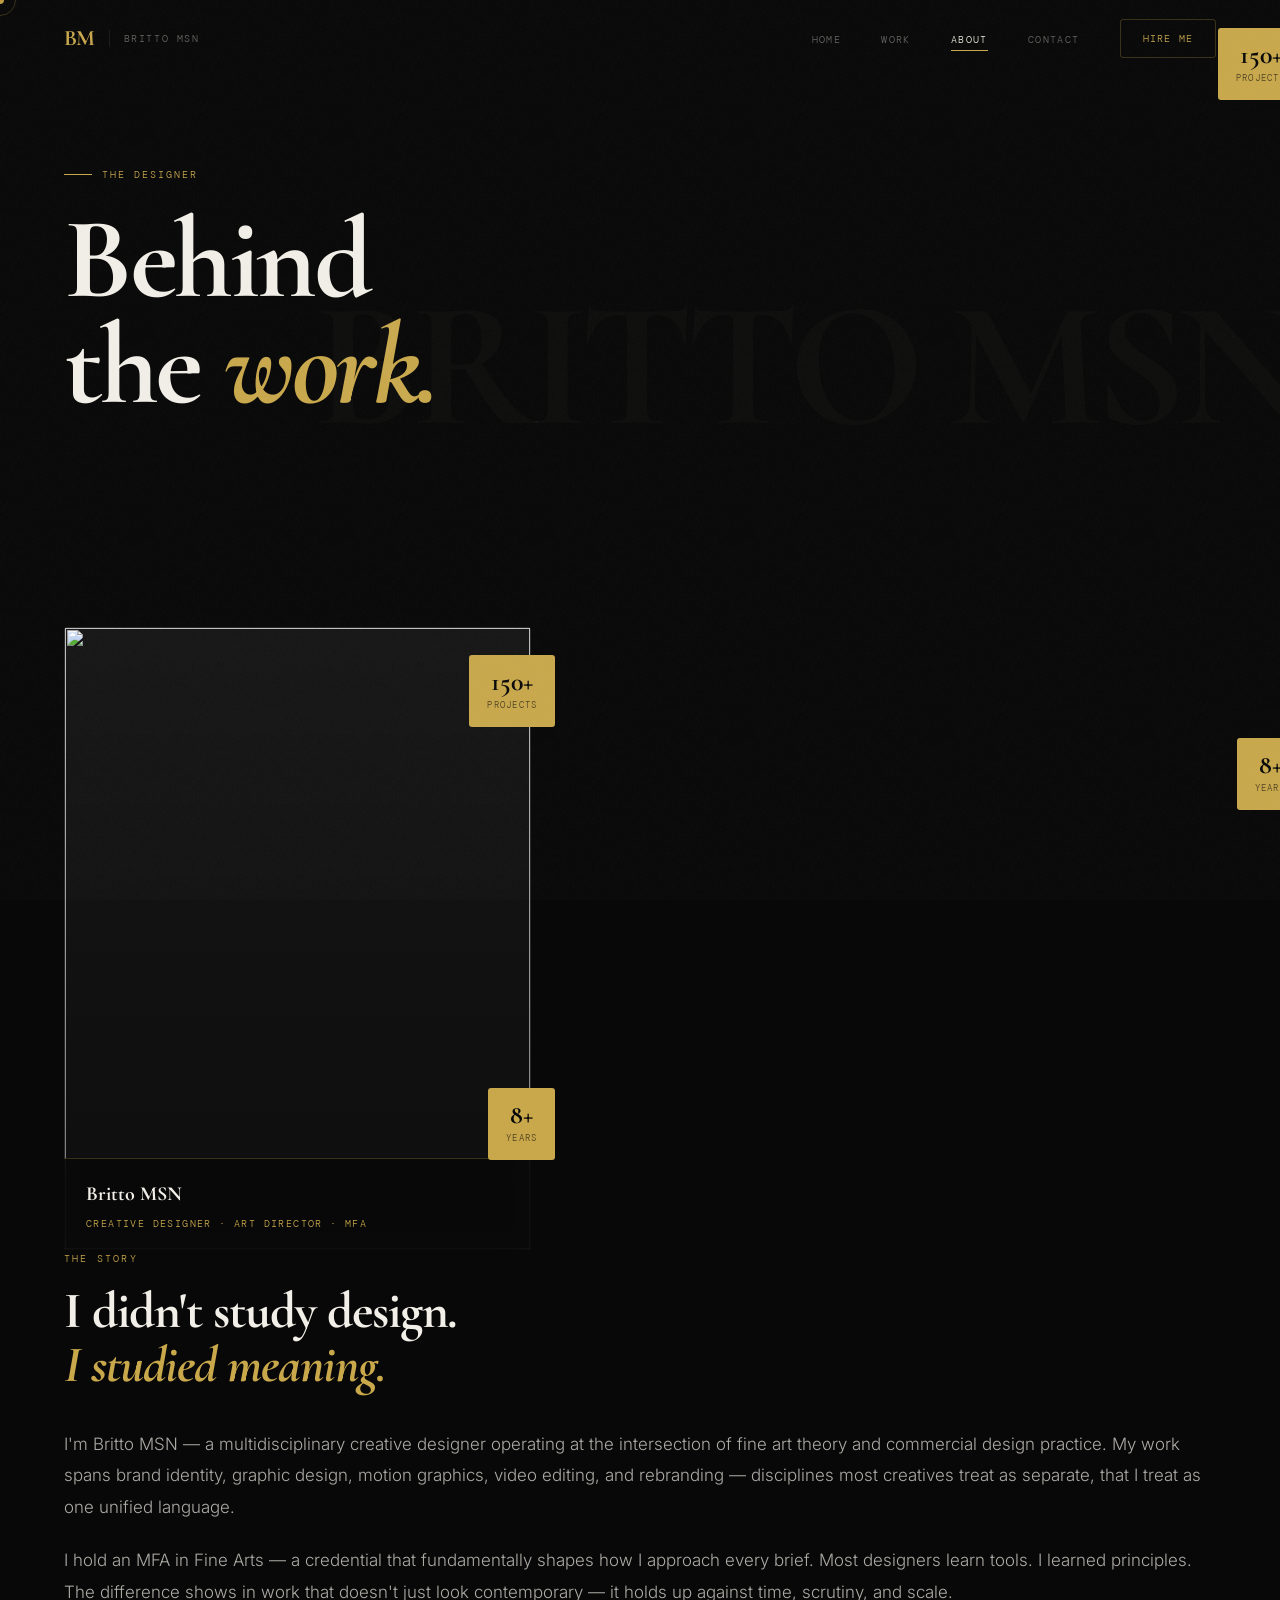
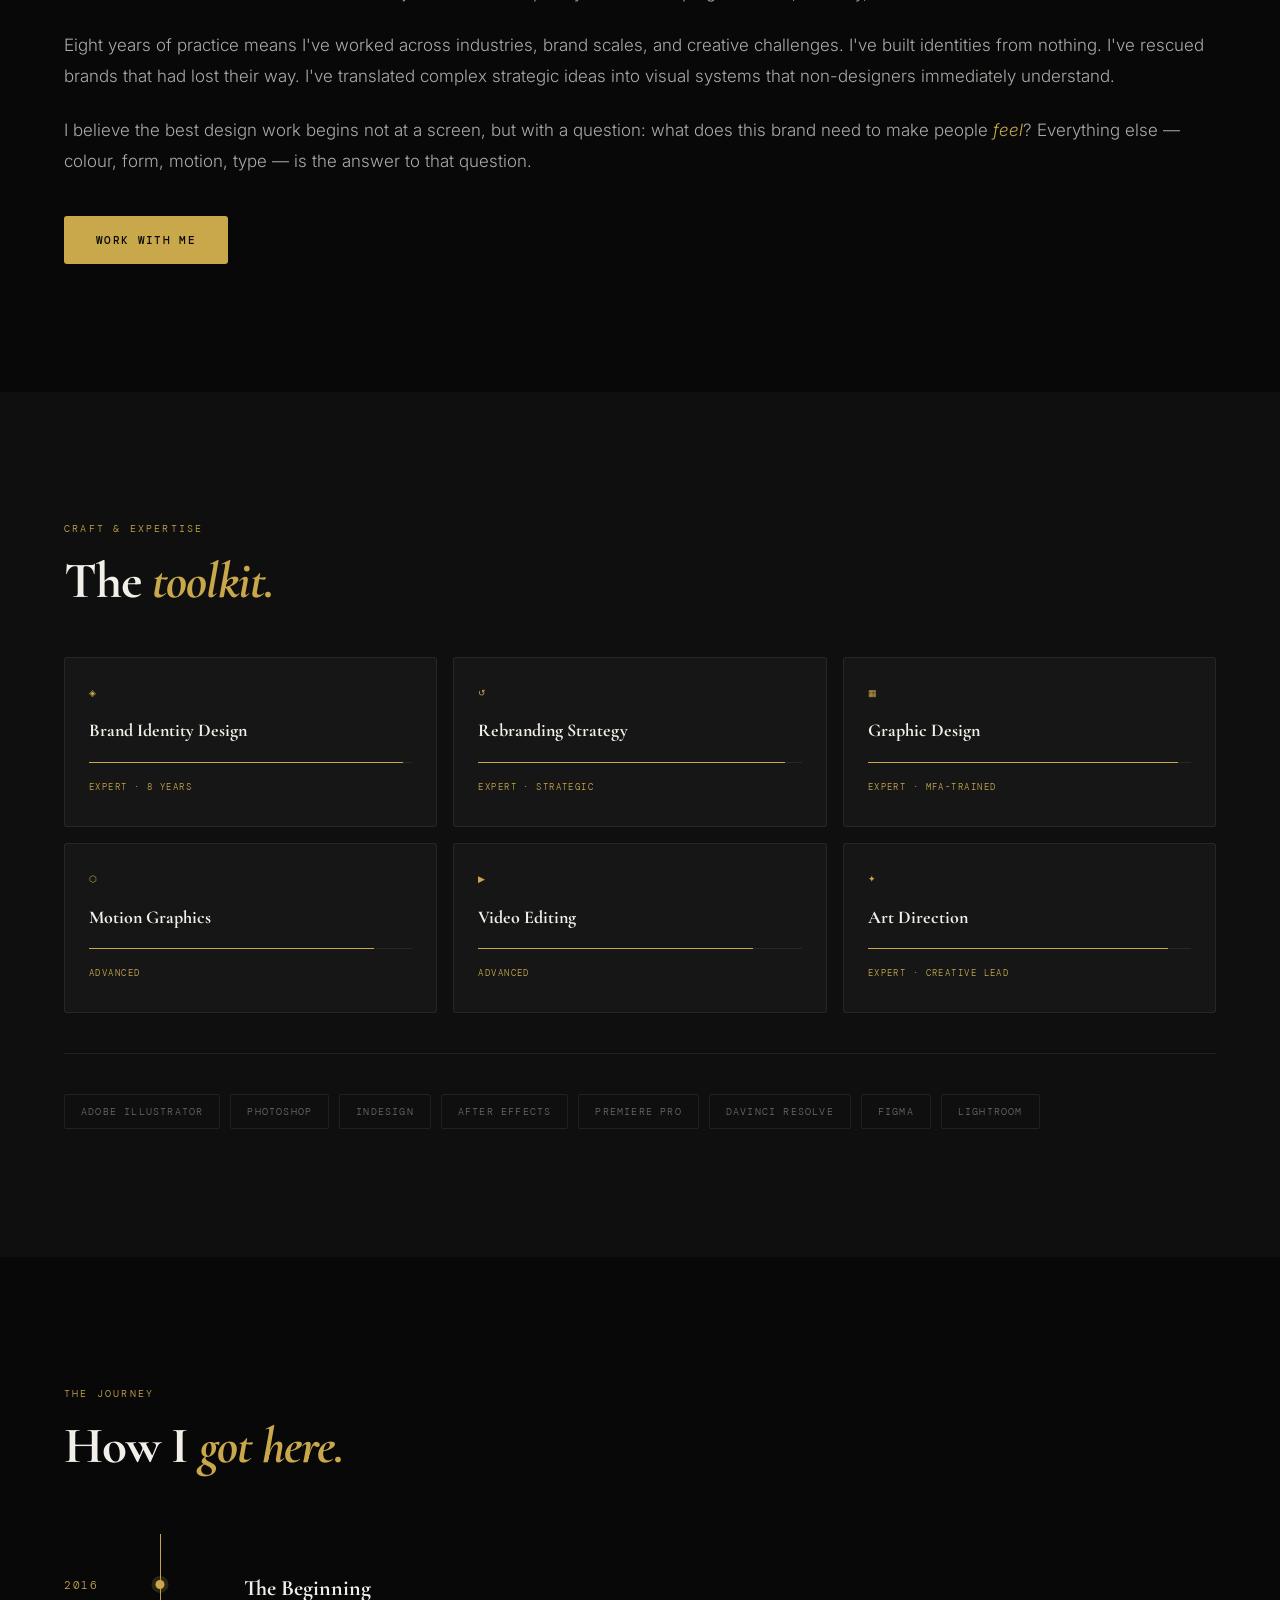
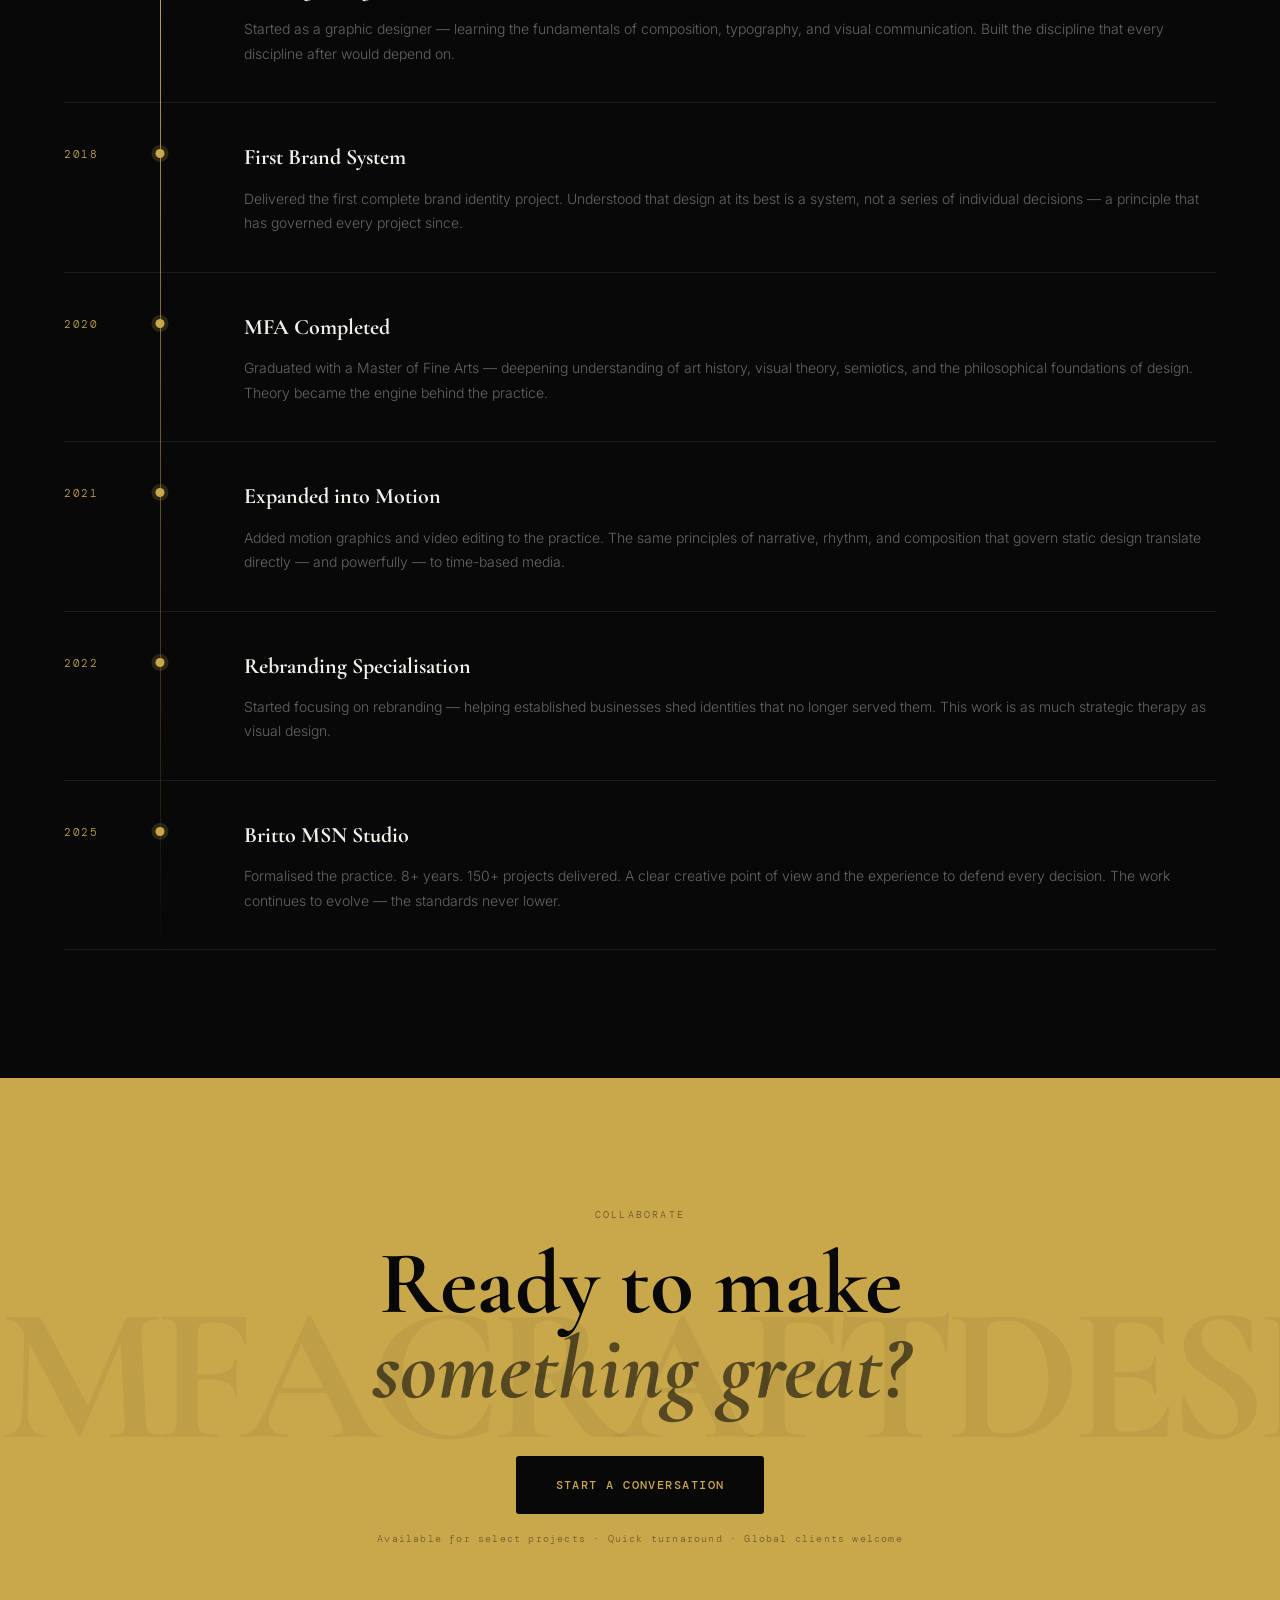
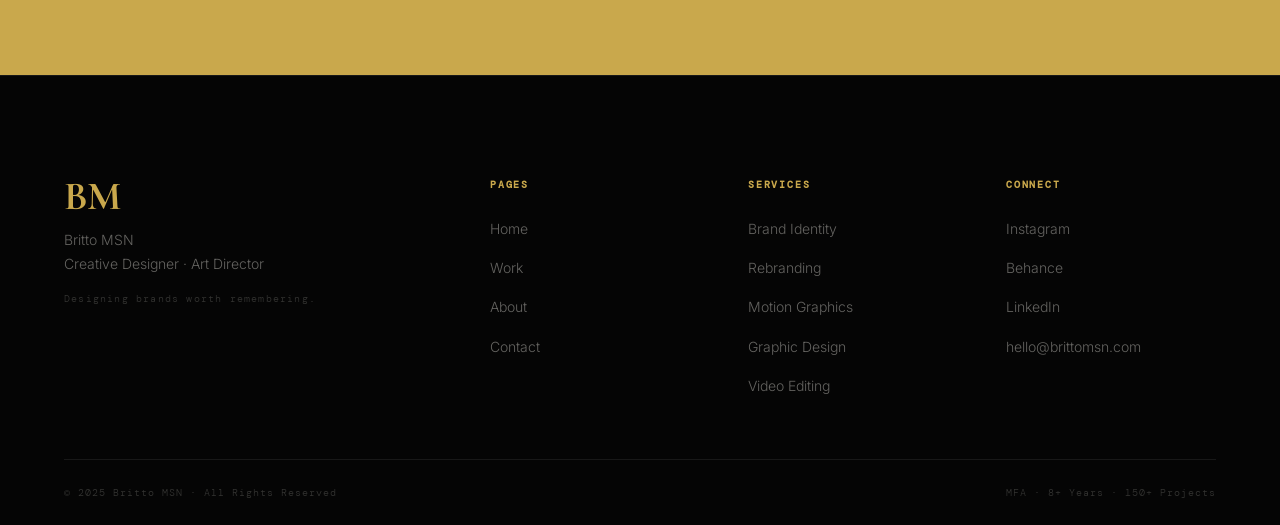
==== commit a57cada5: "Update about.html" ====
--- a/about.html
+++ b/about.html
@@ -165,7 +165,7 @@
 
     <!-- ✅ IMAGE (FIXED) -->
     <div class="bio-portrait__img">
-      <img src="images/britto.jpg" alt="Britto MSN">
+     <img src="images/britto.jpg">
     </div>
 
     <!-- ✅ NAME -->
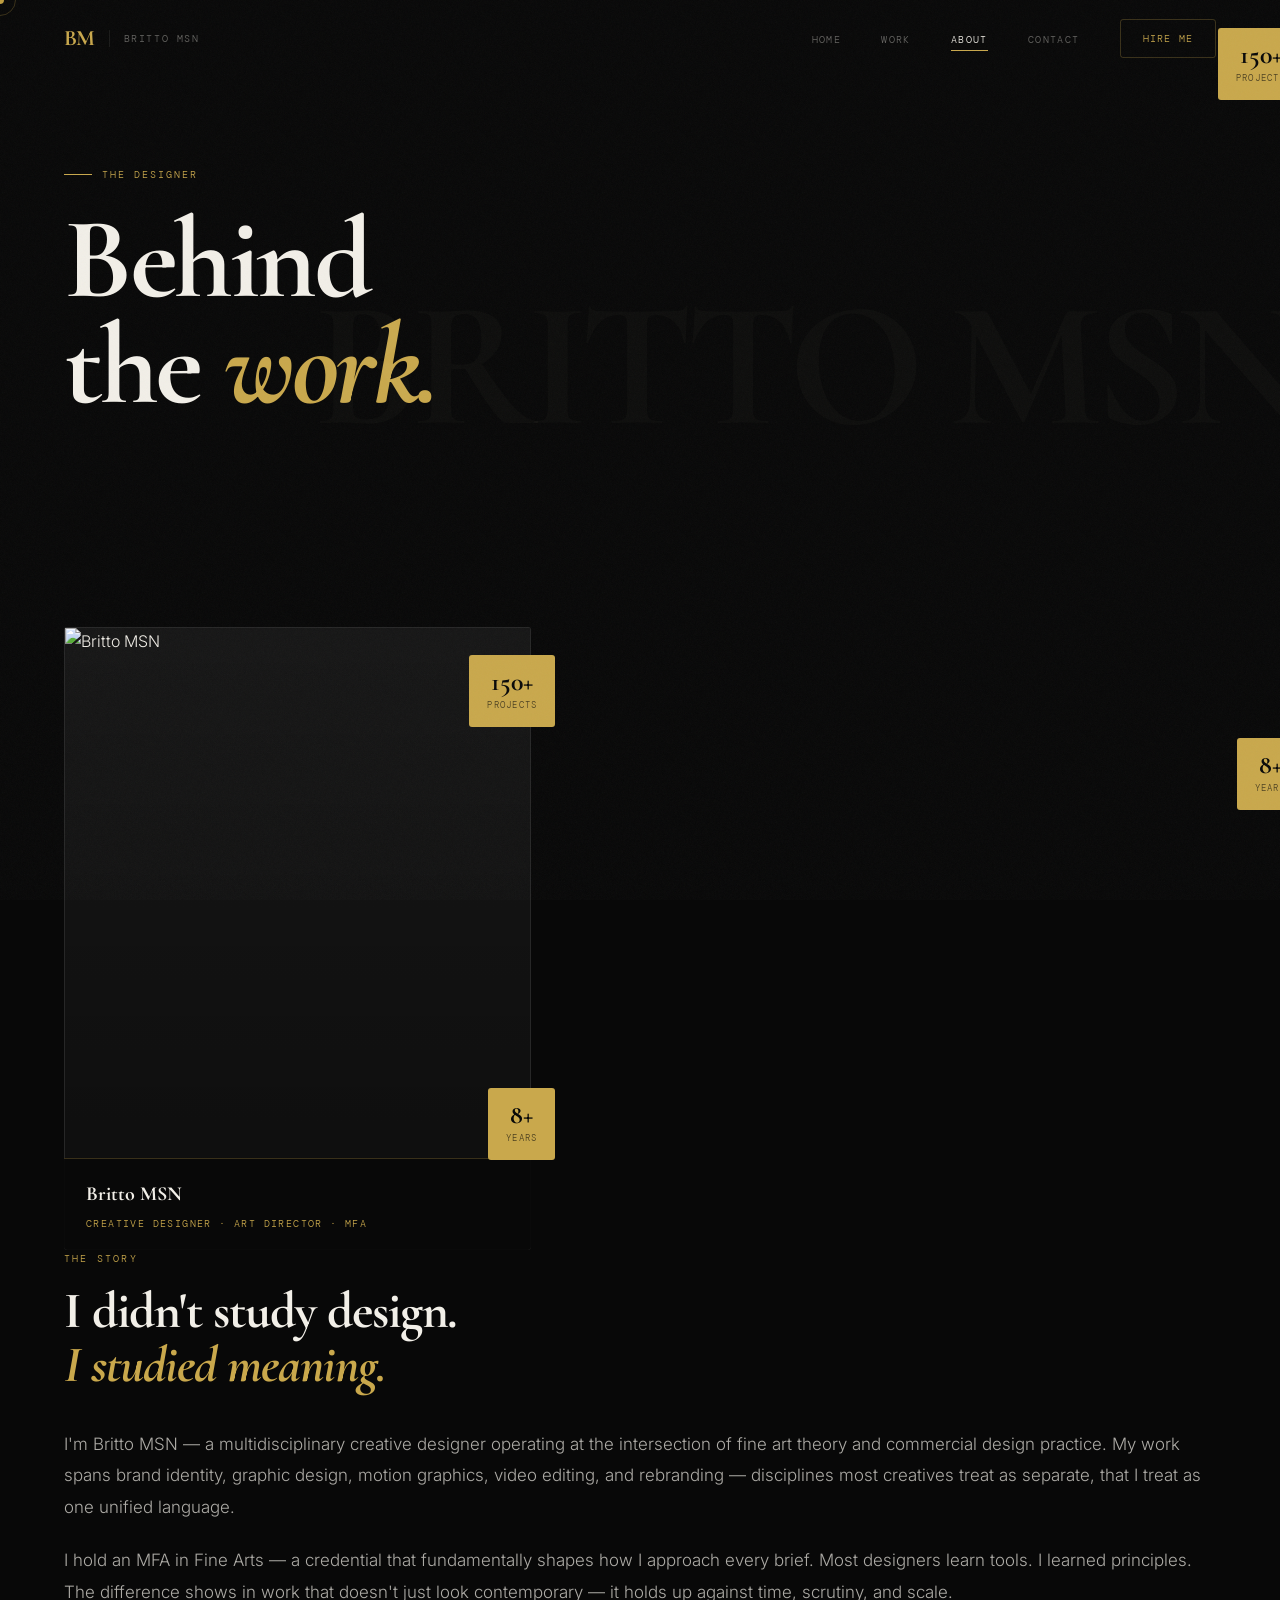
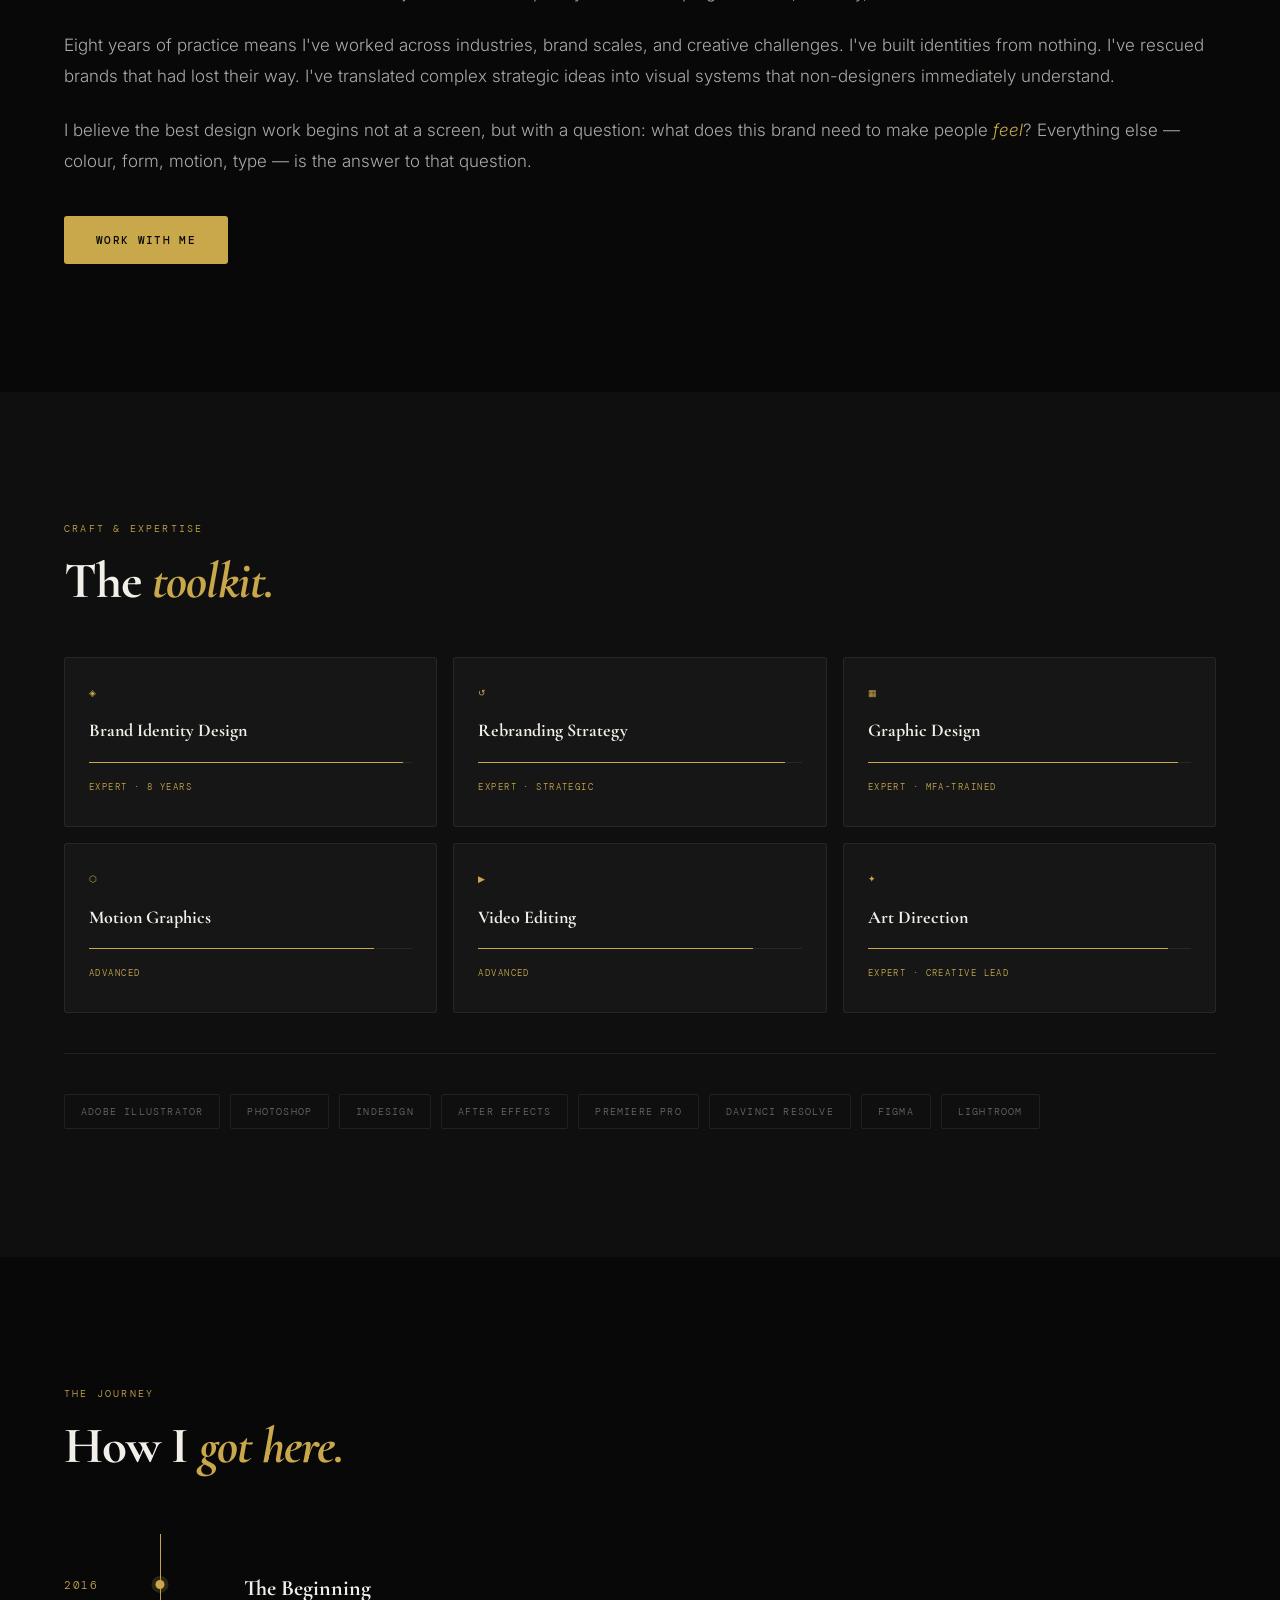
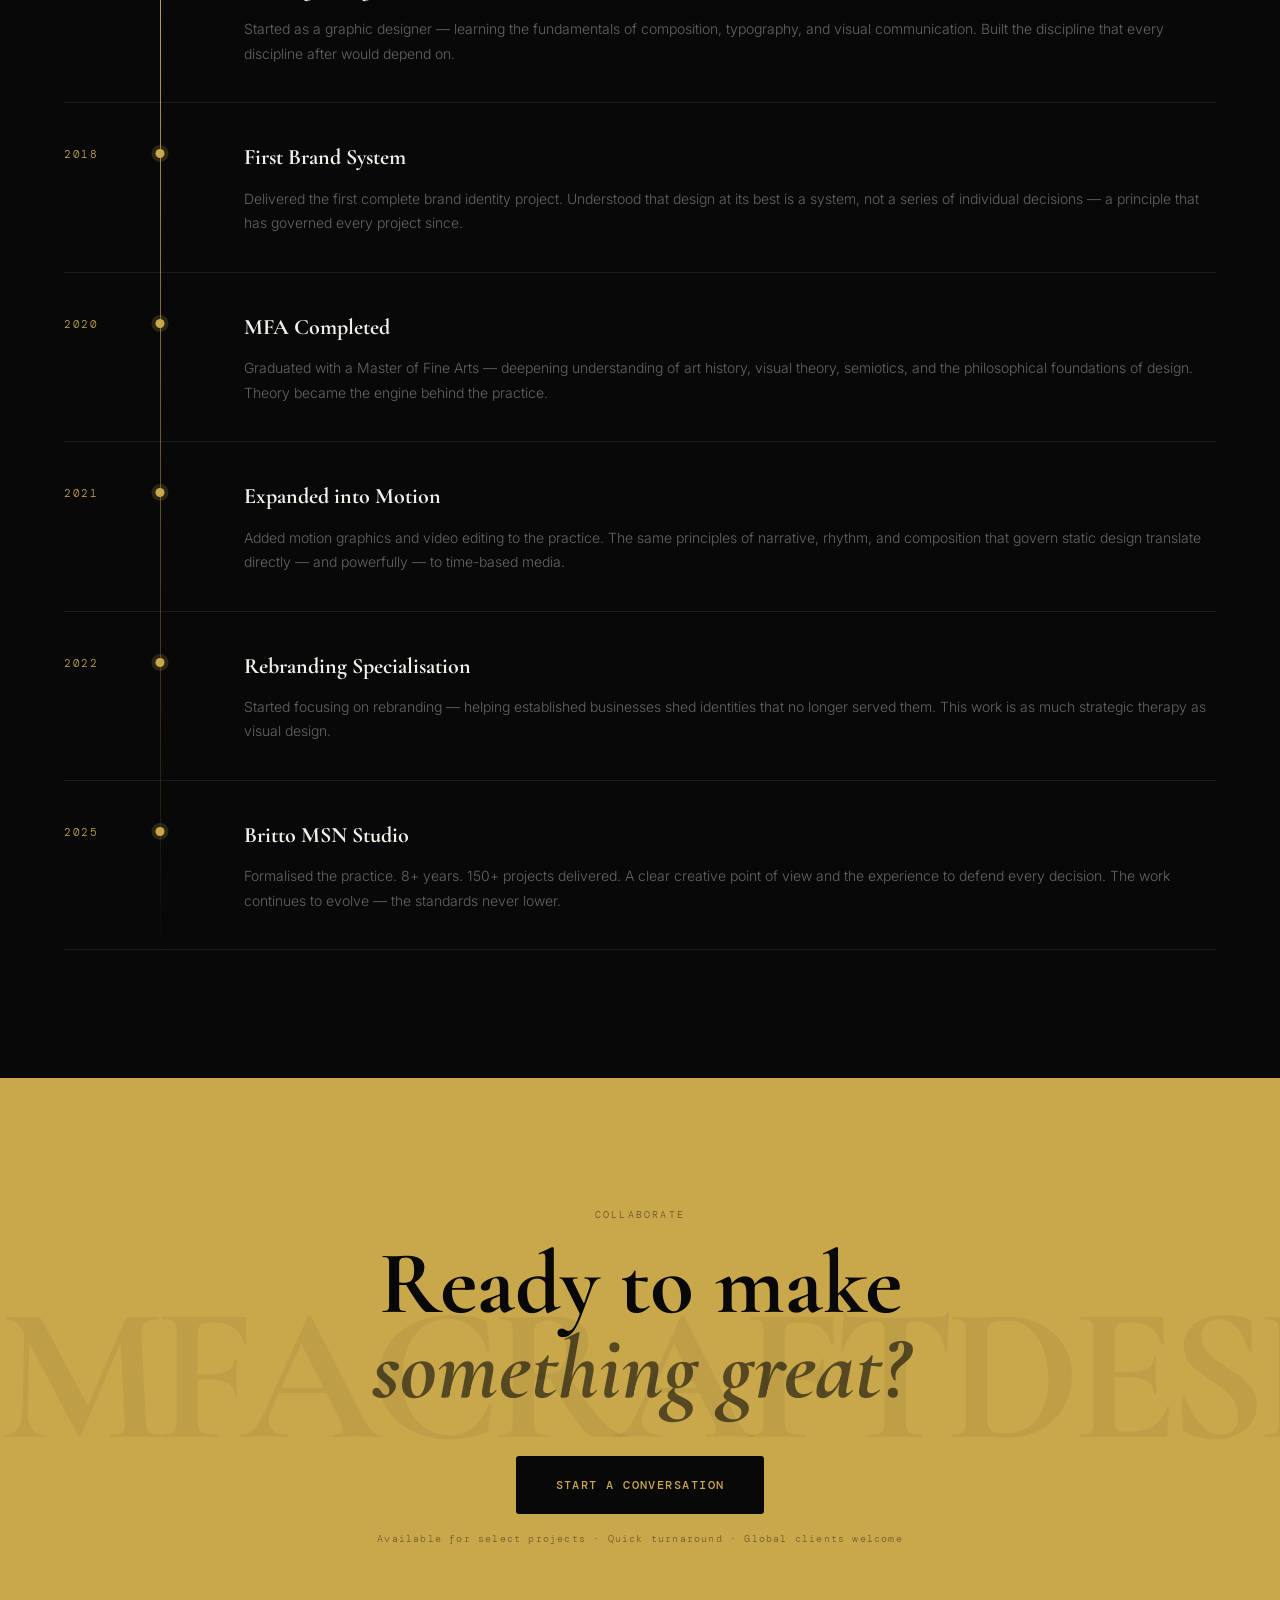
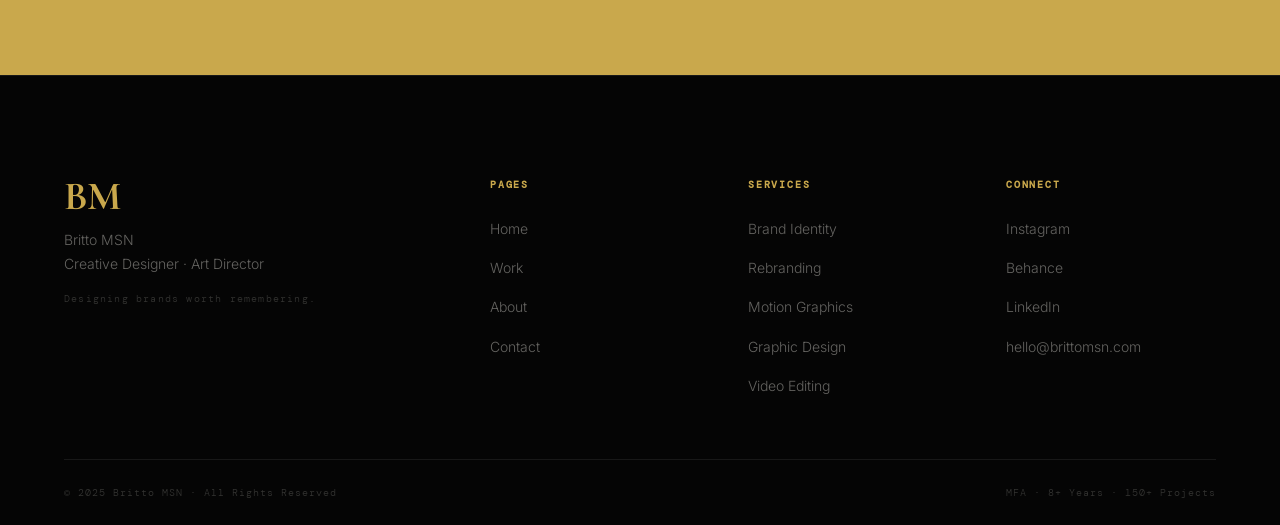
==== commit f90301a2: "Update about.html" ====
--- a/about.html
+++ b/about.html
@@ -165,7 +165,7 @@
 
     <!-- ✅ IMAGE (FIXED) -->
     <div class="bio-portrait__img">
-     <img src="images/britto.jpg">
+    <img src="images/britto.jpg" alt="Britto MSN">
     </div>
 
     <!-- ✅ NAME -->
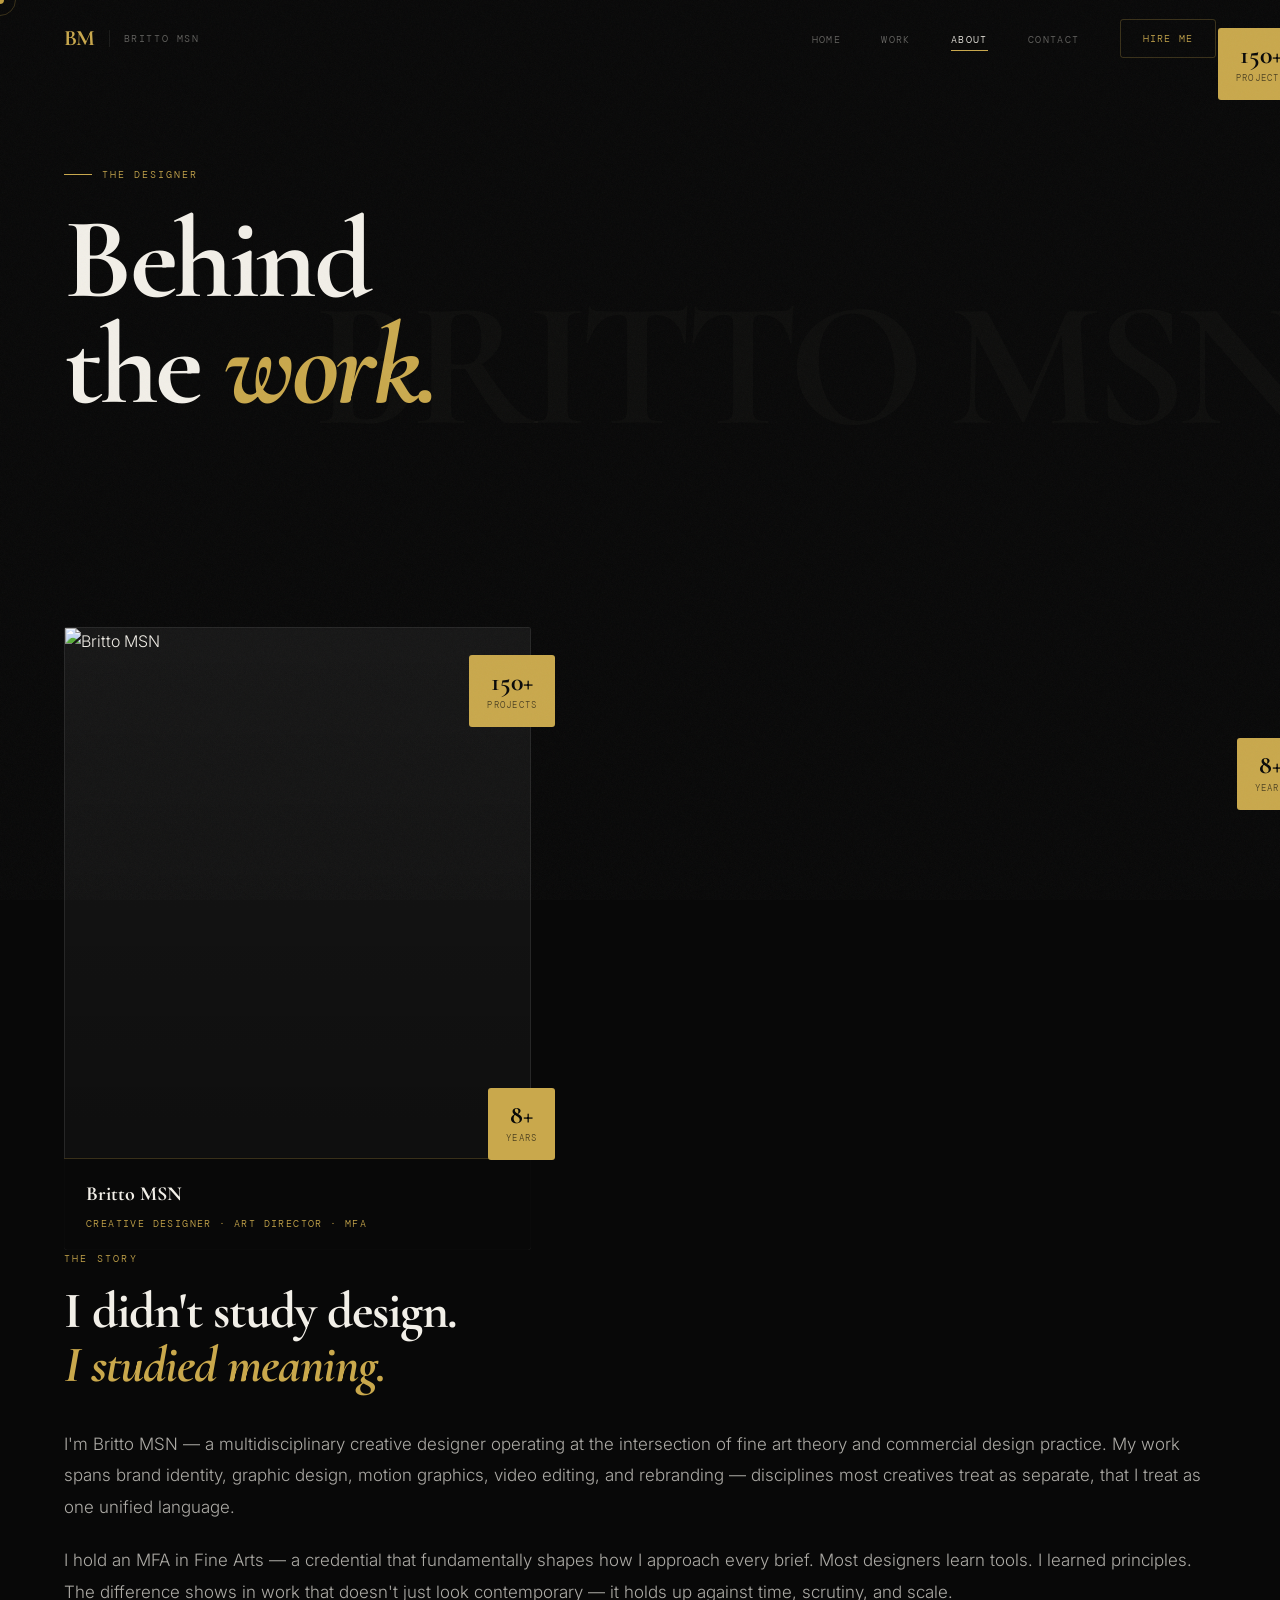
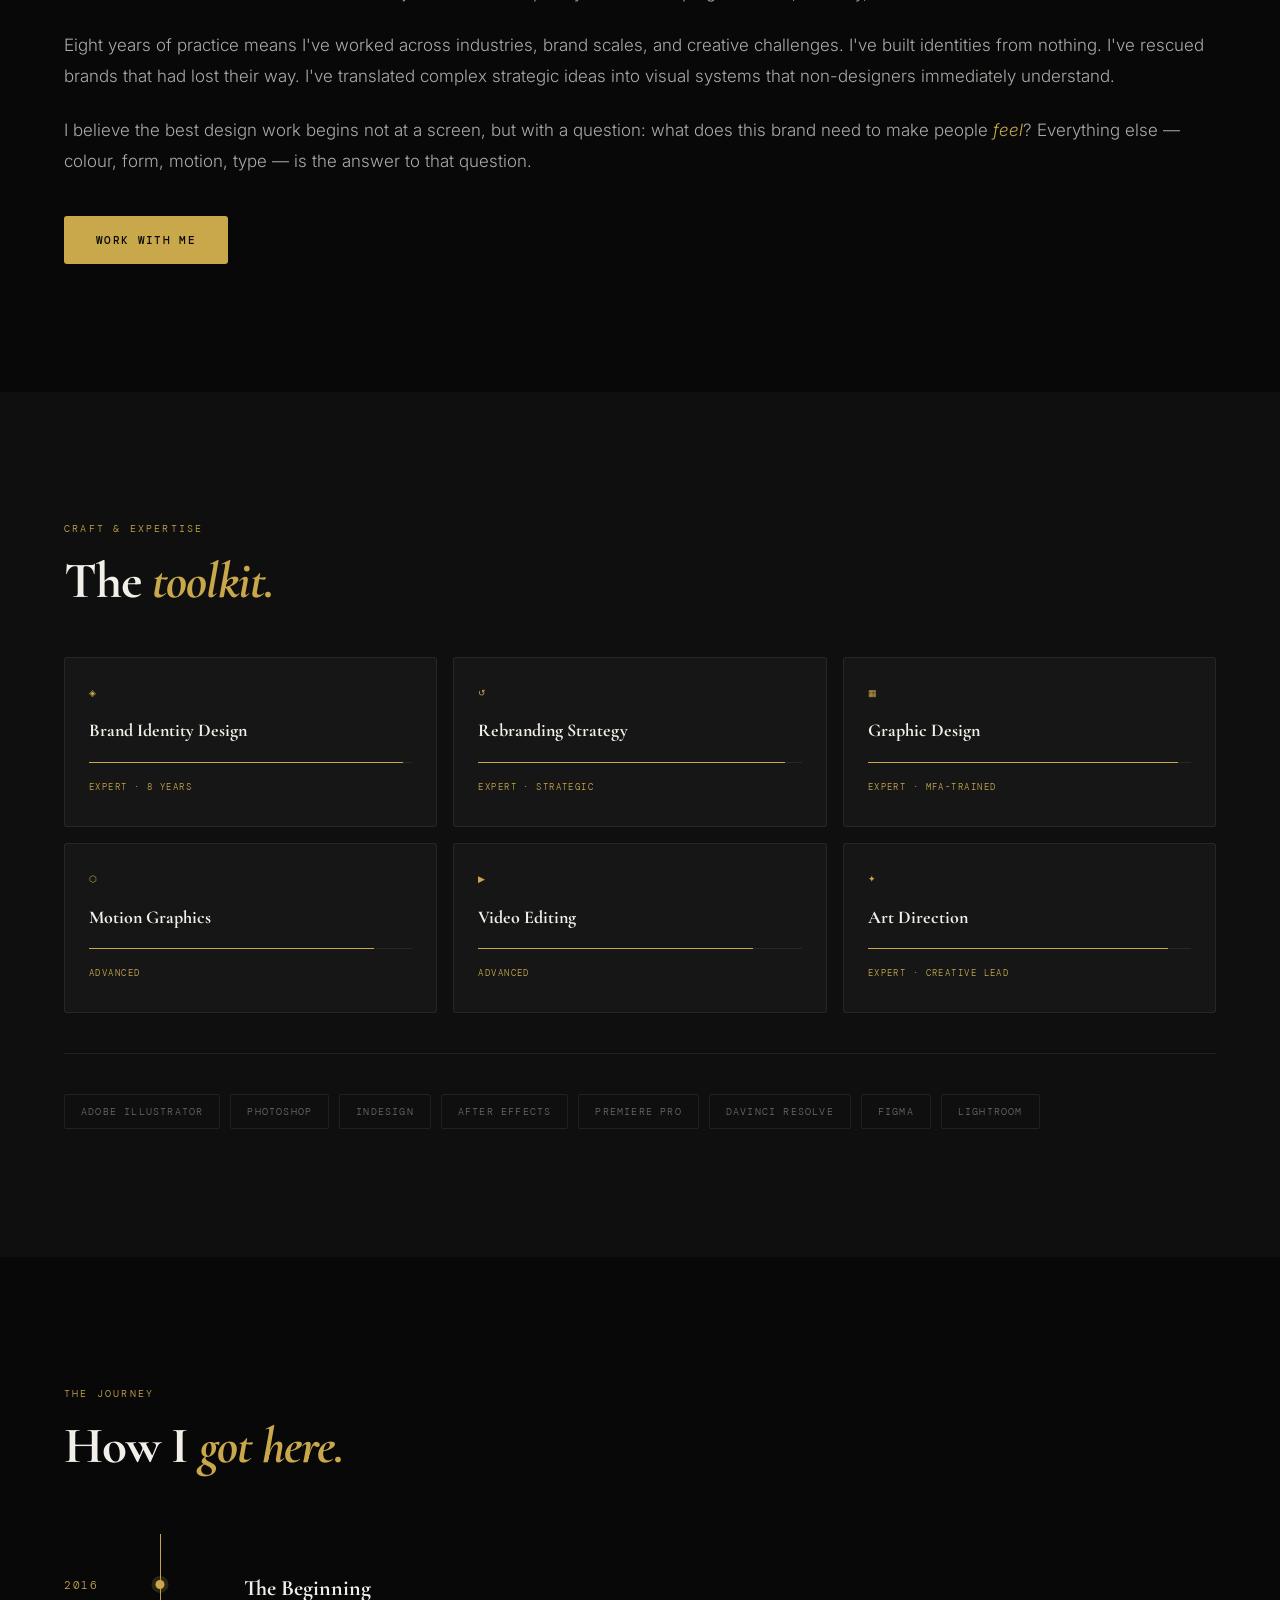
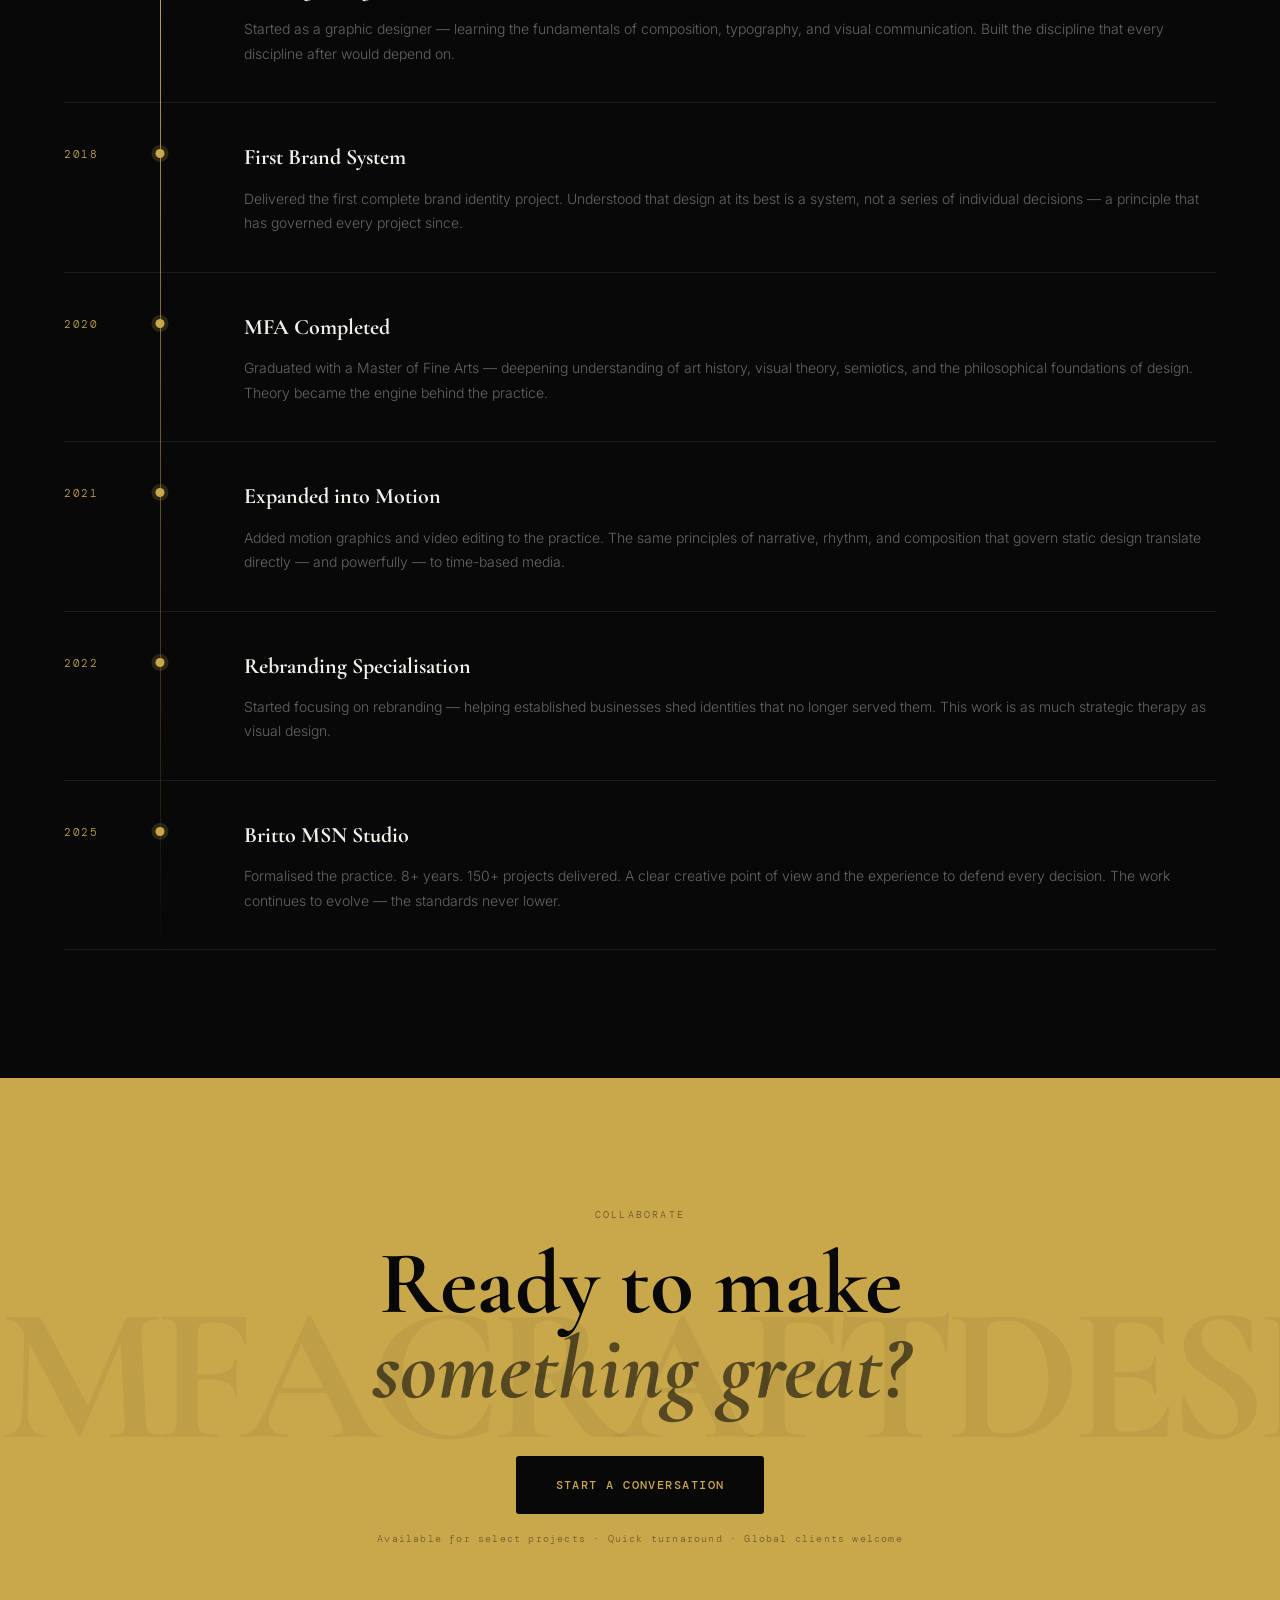
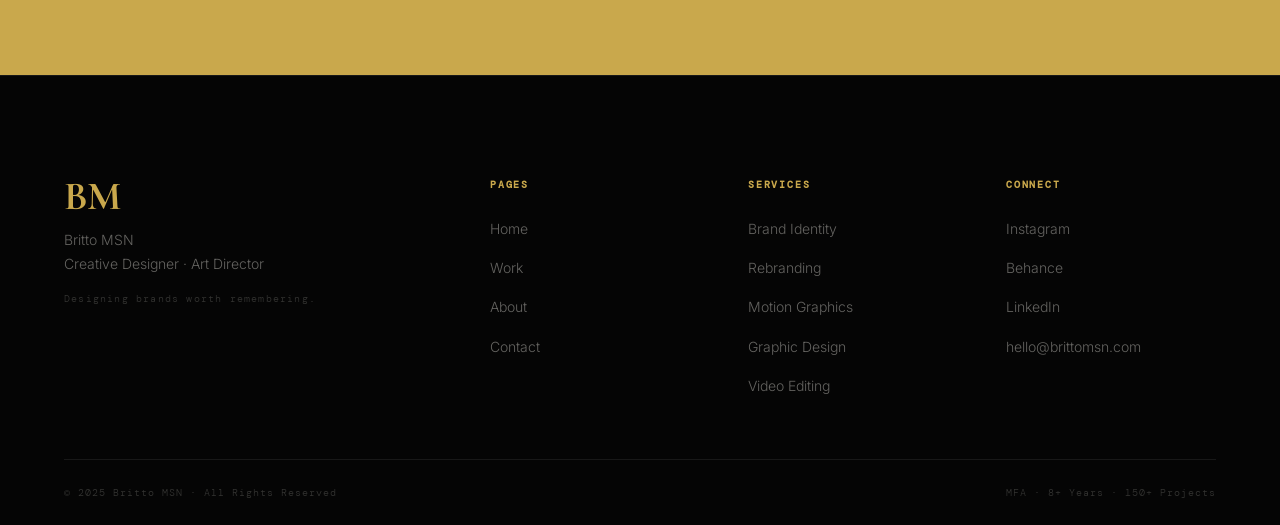
==== commit 687cd90a: "Update about.html" ====
--- a/about.html
+++ b/about.html
@@ -165,7 +165,7 @@
 
     <!-- ✅ IMAGE (FIXED) -->
     <div class="bio-portrait__img">
-    <img src="images/britto.jpg" alt="Britto MSN">
+    <img src="images/profile.png" alt="Britto MSN">
     </div>
 
     <!-- ✅ NAME -->
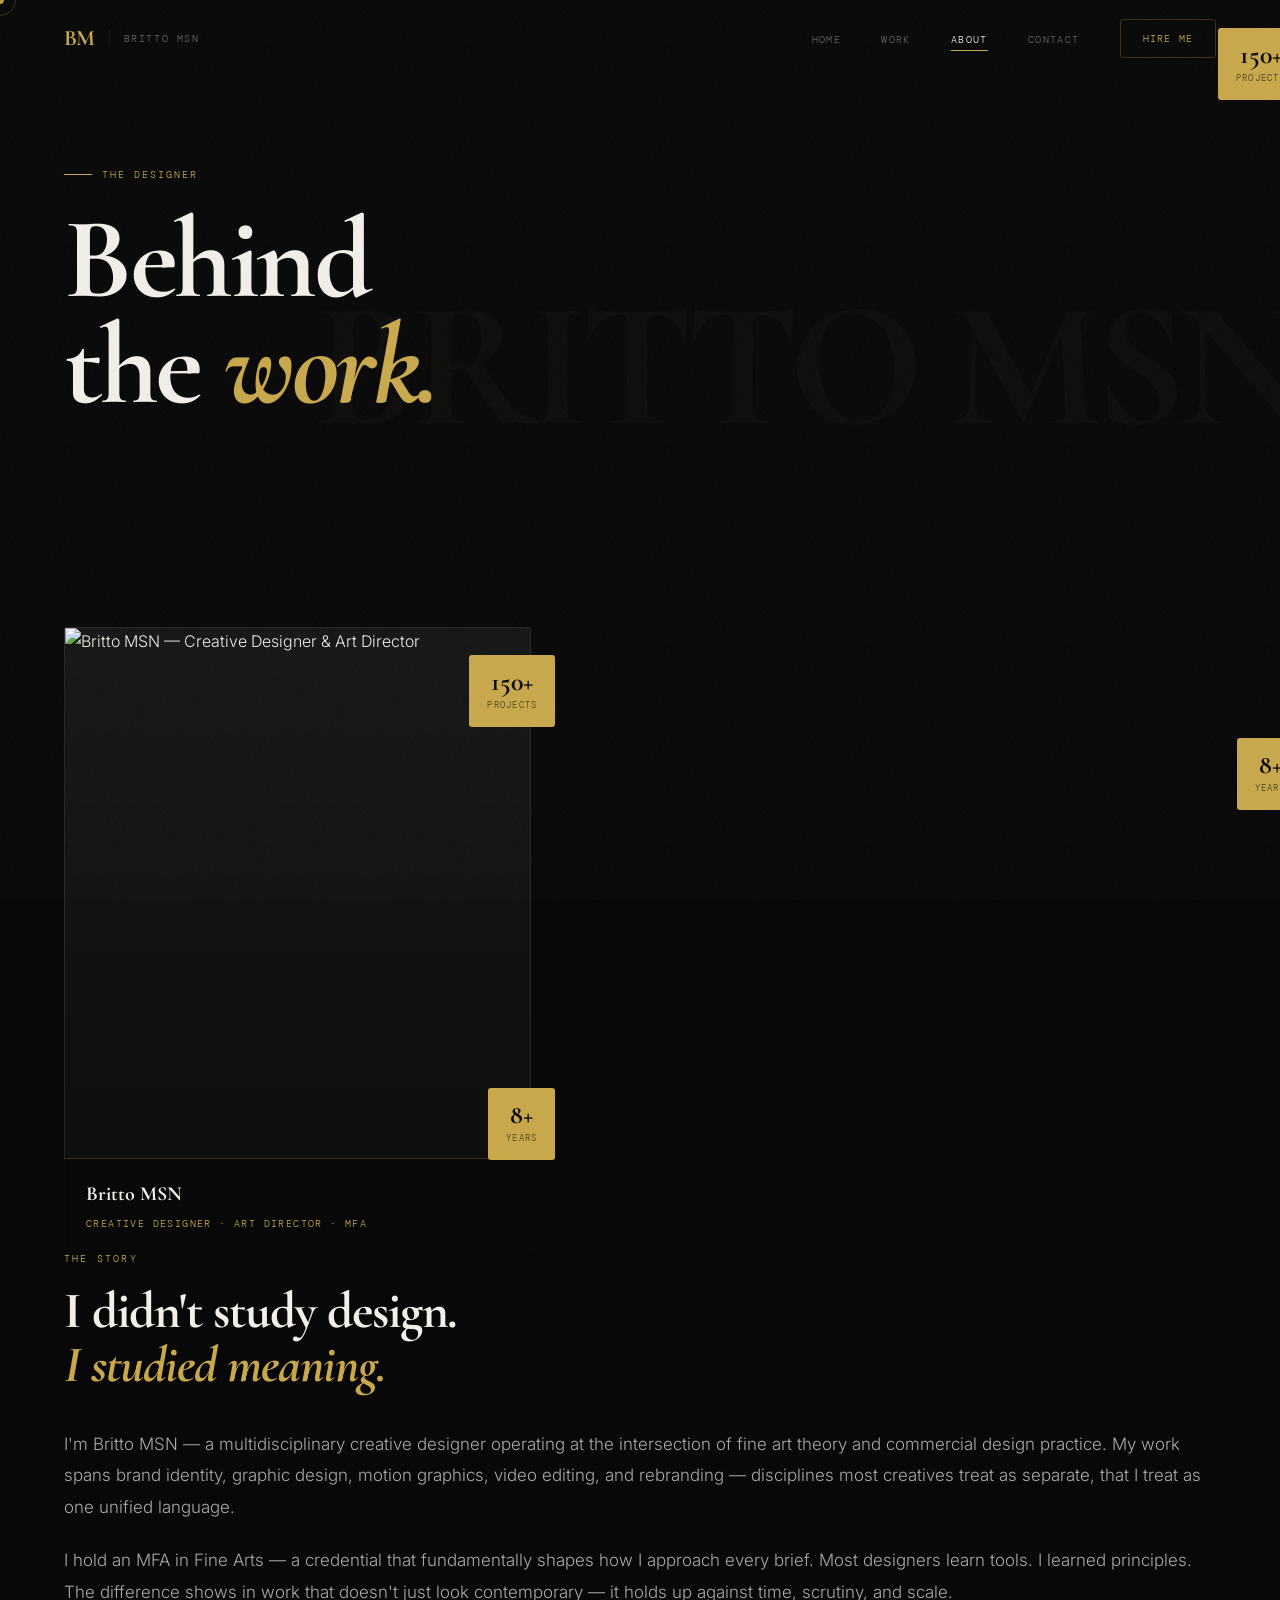
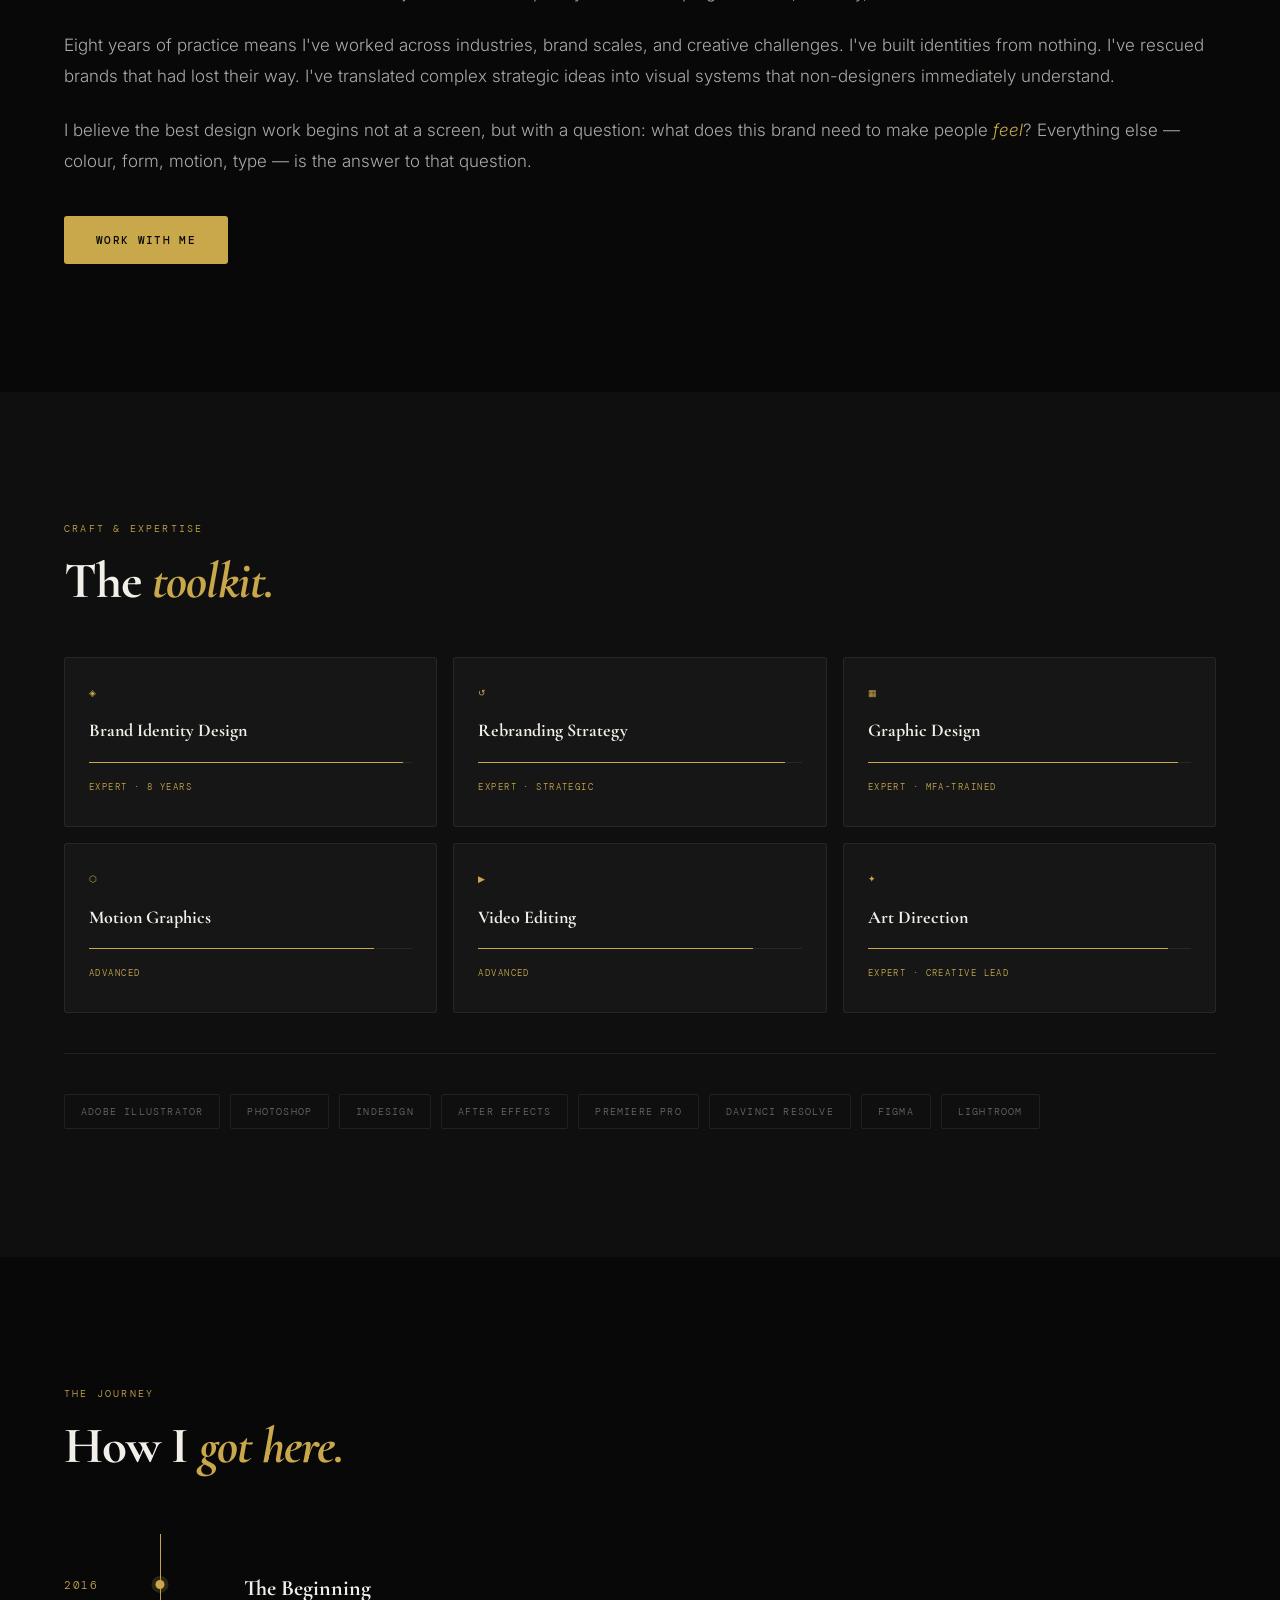
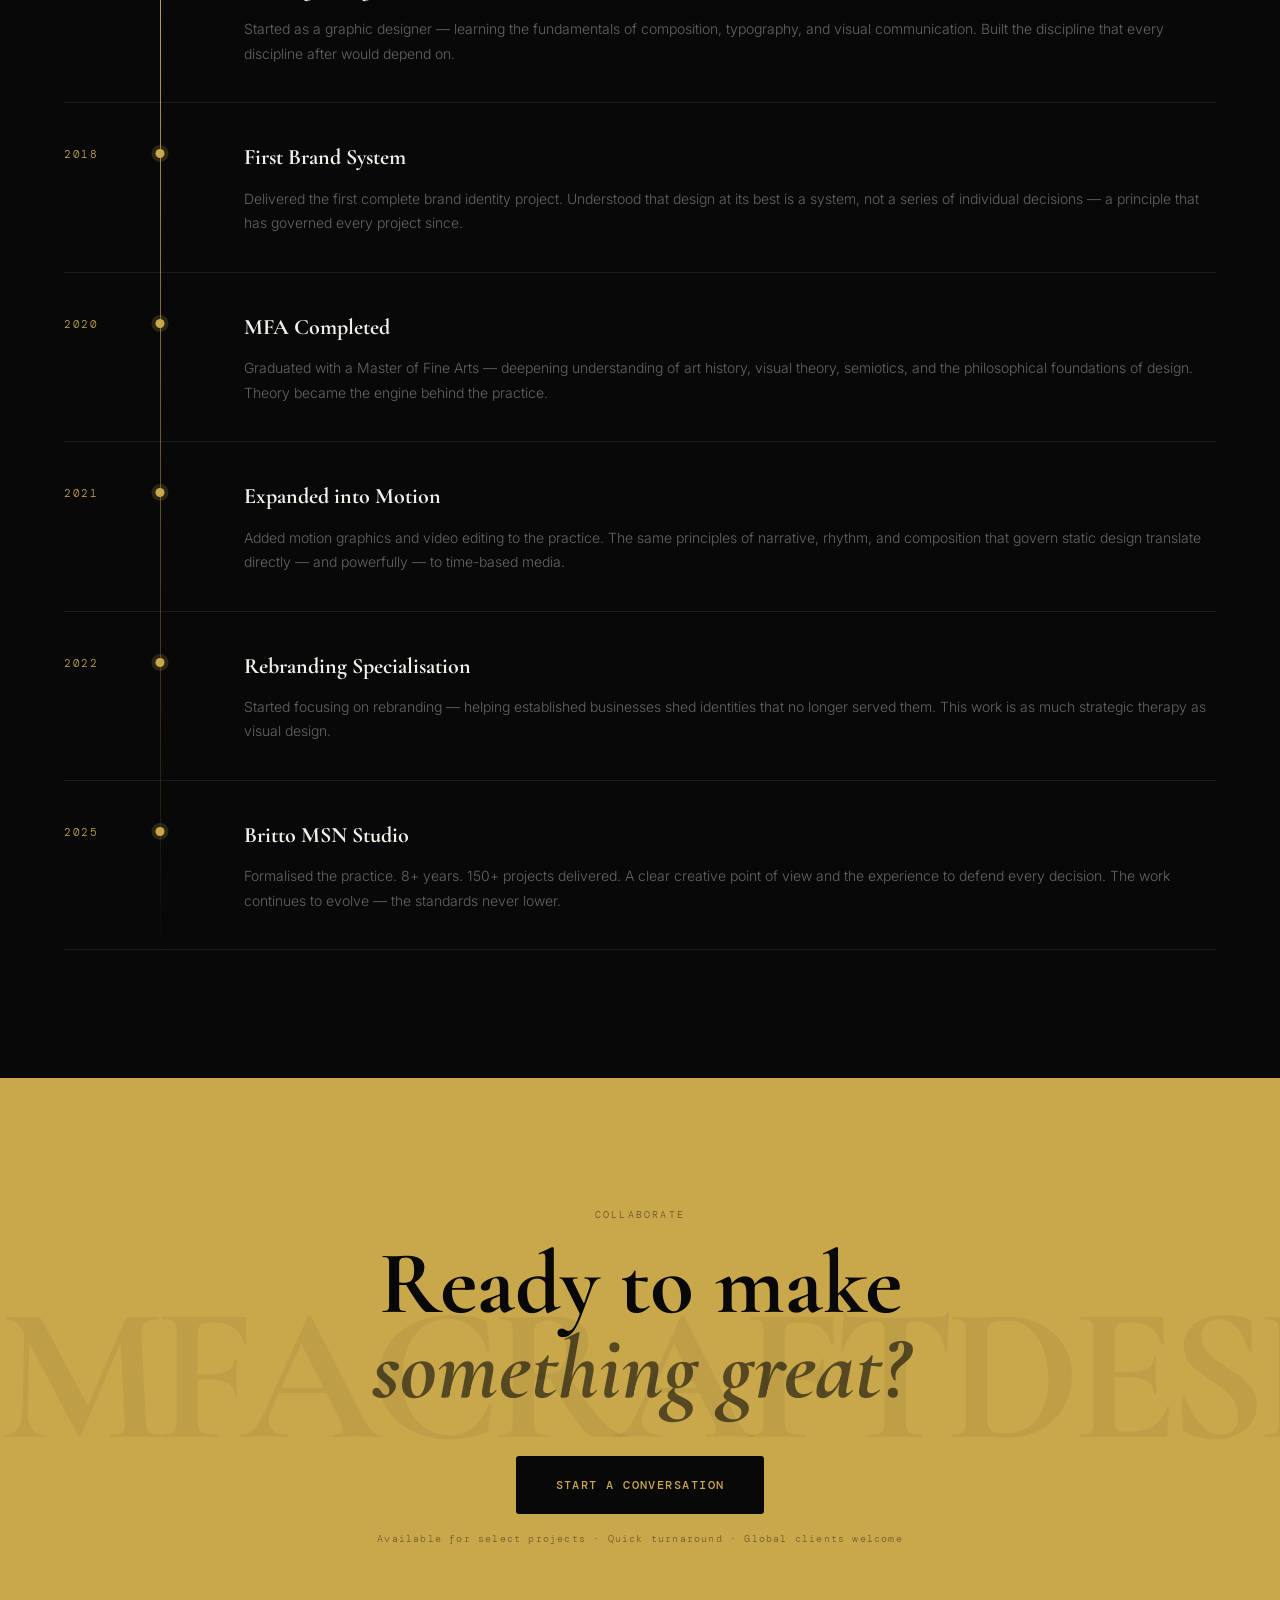
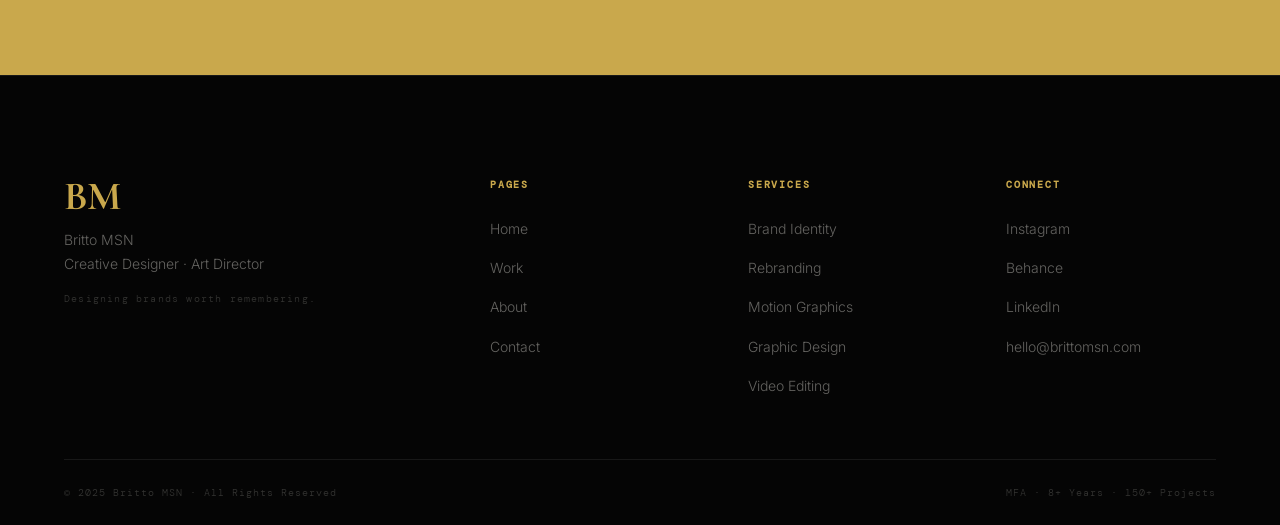
==== commit e50f1202: "Update about.html" ====
--- a/about.html
+++ b/about.html
@@ -159,14 +159,13 @@
 <section class="section" style="background:var(--bg)">
   <div class="container">
     <div class="bio-grid">
-
-   <div class="bio-portrait reveal">
-  <div class="bio-portrait__frame">
-
-    <!-- ✅ IMAGE (FIXED) -->
-    <div class="bio-portrait__img">
-    <img src="images/profile.png" alt="Britto MSN">
-    </div>
+ 
+      <div class="bio-portrait reveal">
+        <div class="bio-portrait__frame">
+          <!-- ✅ CHANGE 1: Profile image added. Replace src with your actual image path -->
+          <div class="bio-portrait__img">
+            <img src="images/britto.jpg" alt="Britto MSN — Creative Designer &amp; Art Director"/>
+          </div>
 
     <!-- ✅ NAME -->
     <div class="bio-portrait__caption">
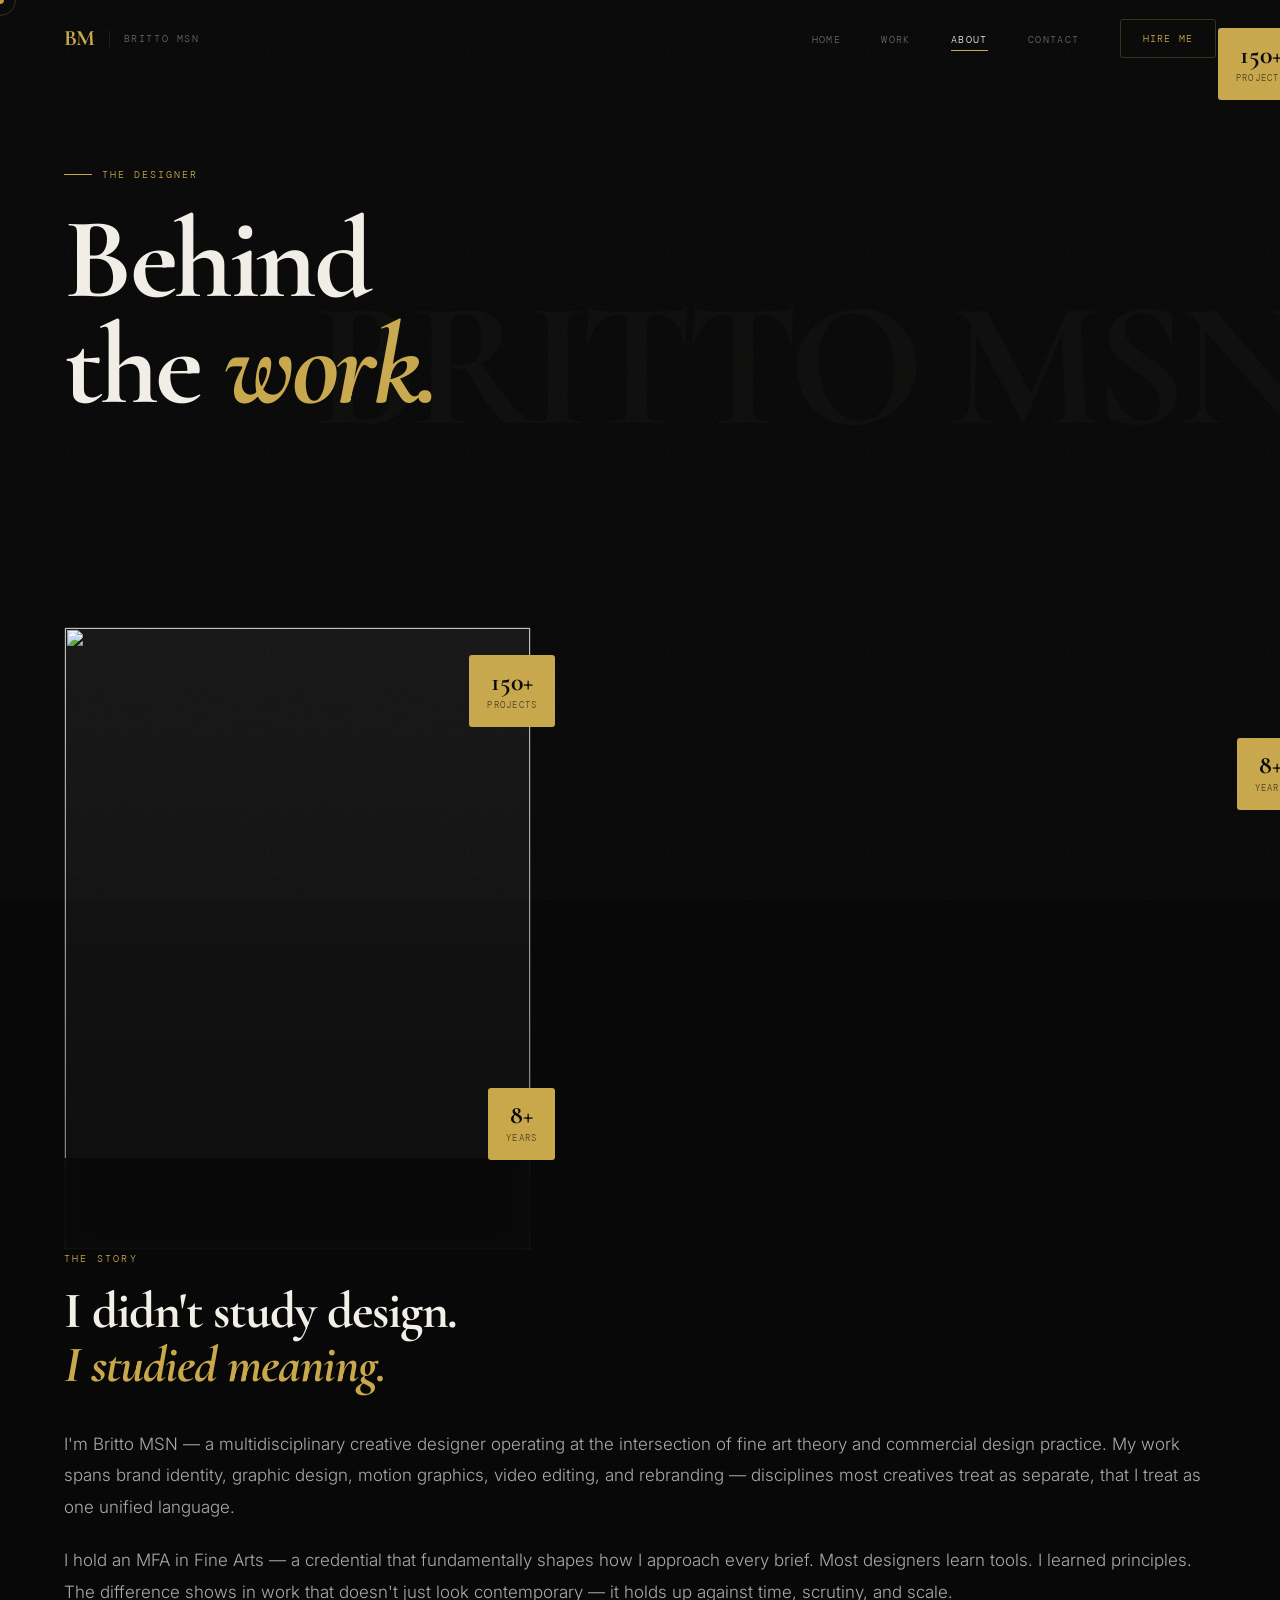
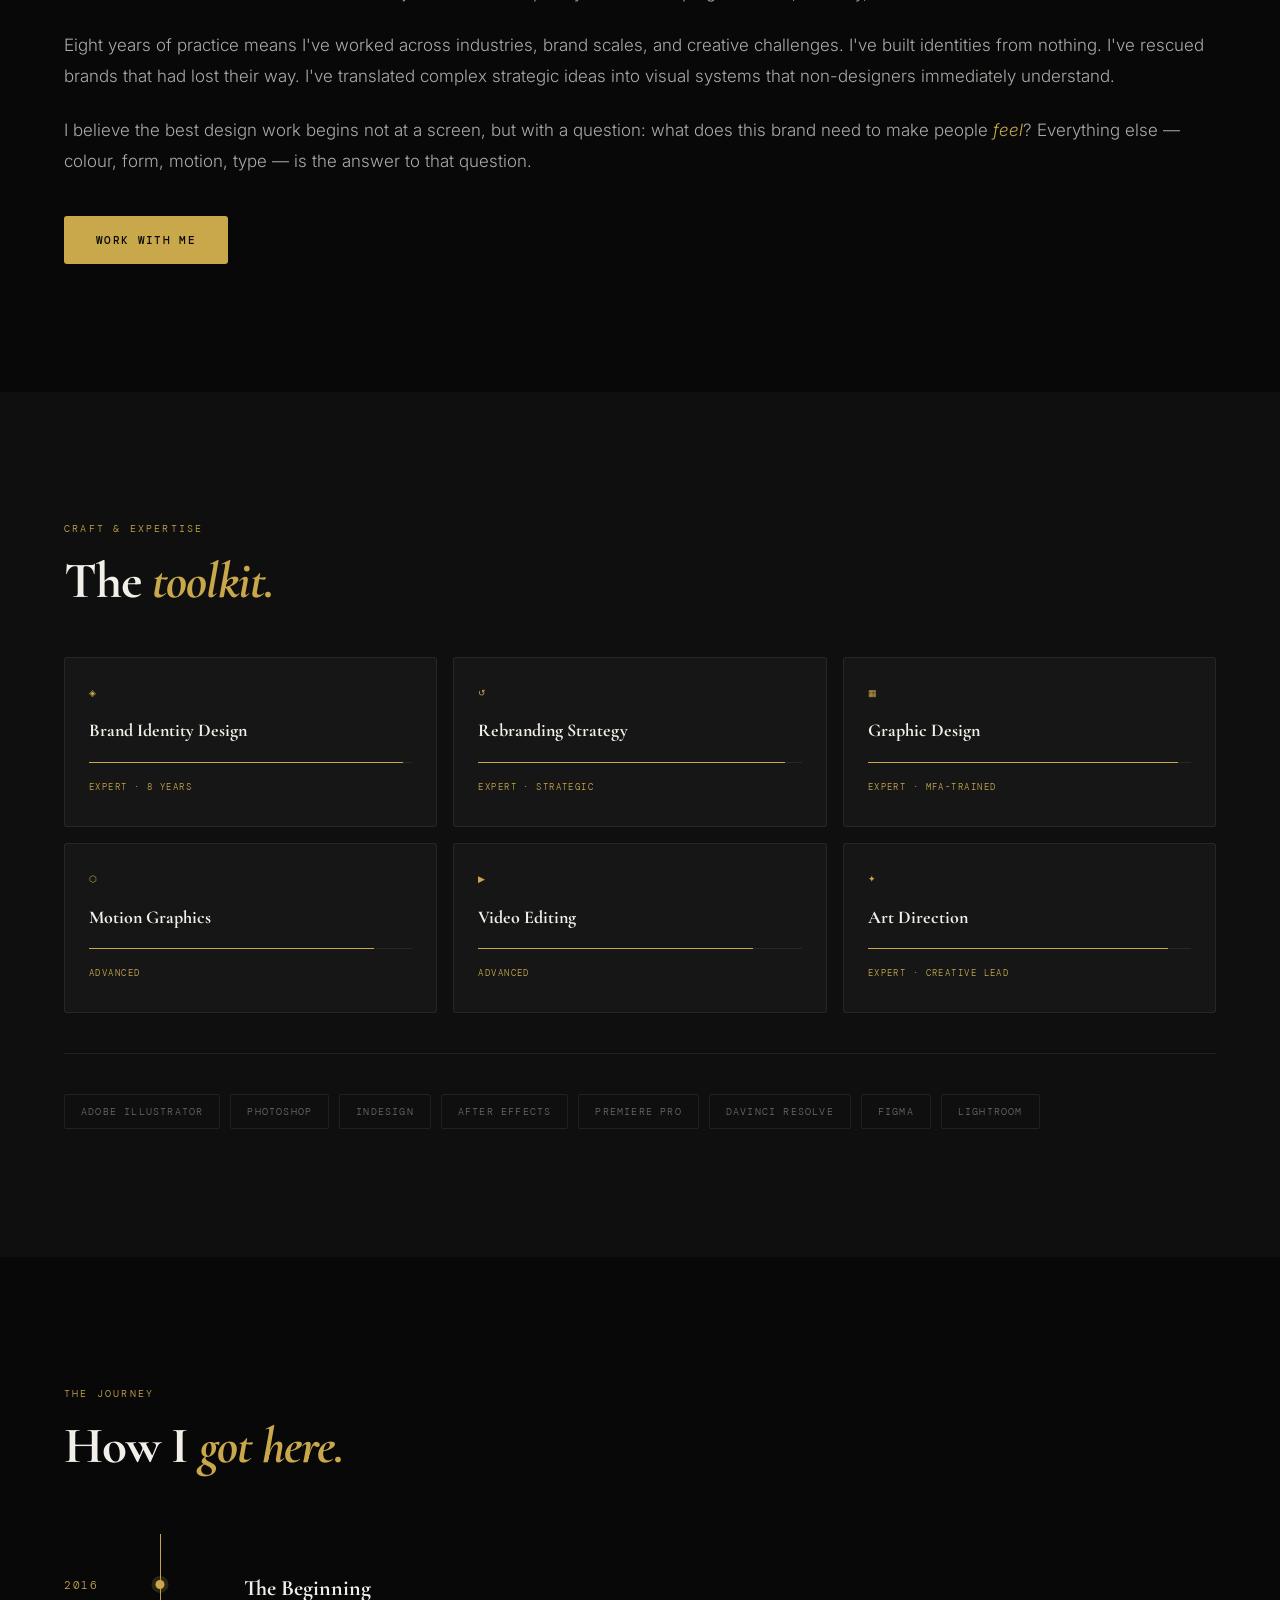
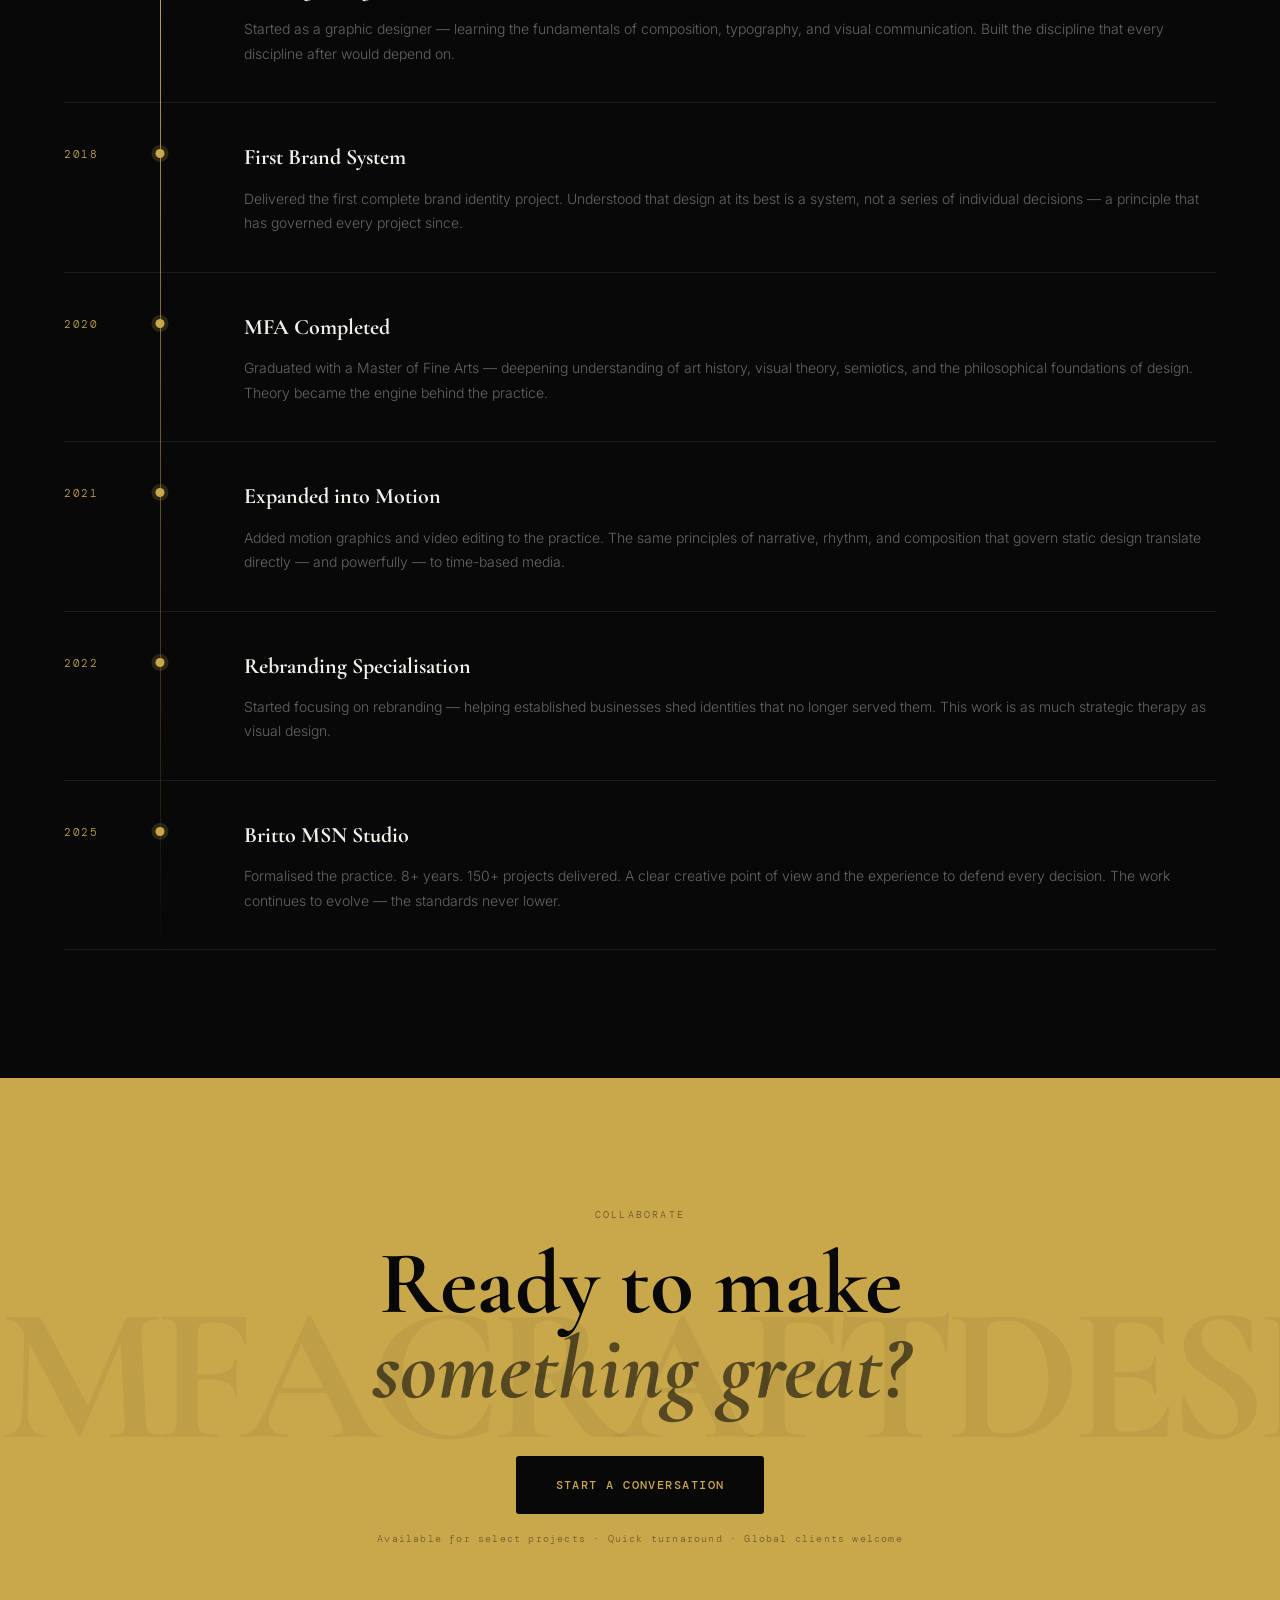
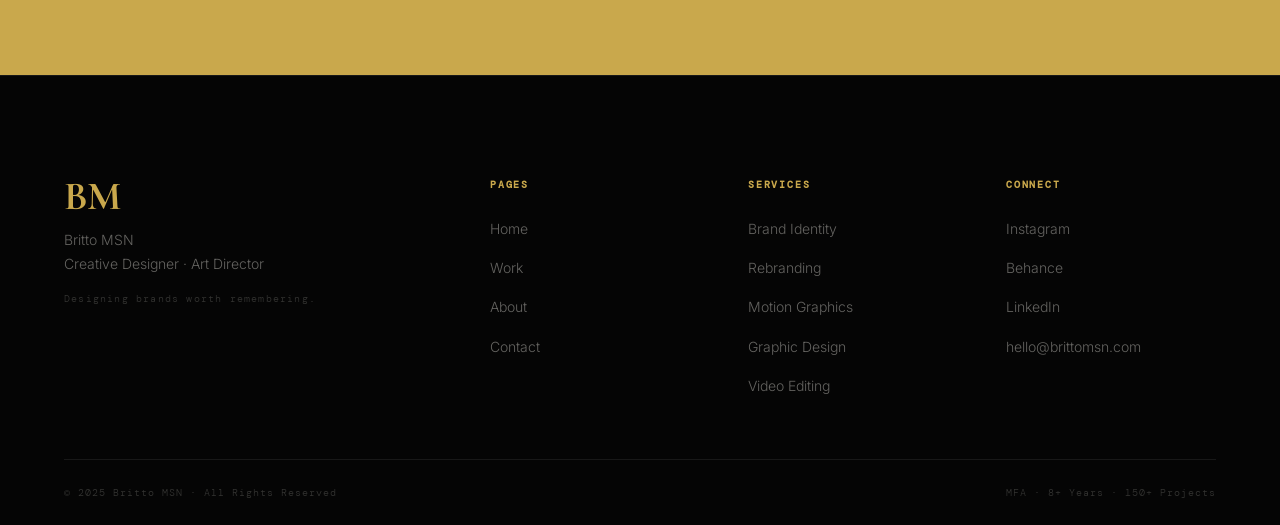
==== commit 760e19af: "Update about.html" ====
--- a/about.html
+++ b/about.html
@@ -164,7 +164,7 @@
         <div class="bio-portrait__frame">
           <!-- ✅ CHANGE 1: Profile image added. Replace src with your actual image path -->
           <div class="bio-portrait__img">
-            <img src="images/britto.jpg" alt="Britto MSN — Creative Designer &amp; Art Director"/>
+          <img src="./images/britto.jpg">
           </div>
 
     <!-- ✅ NAME -->
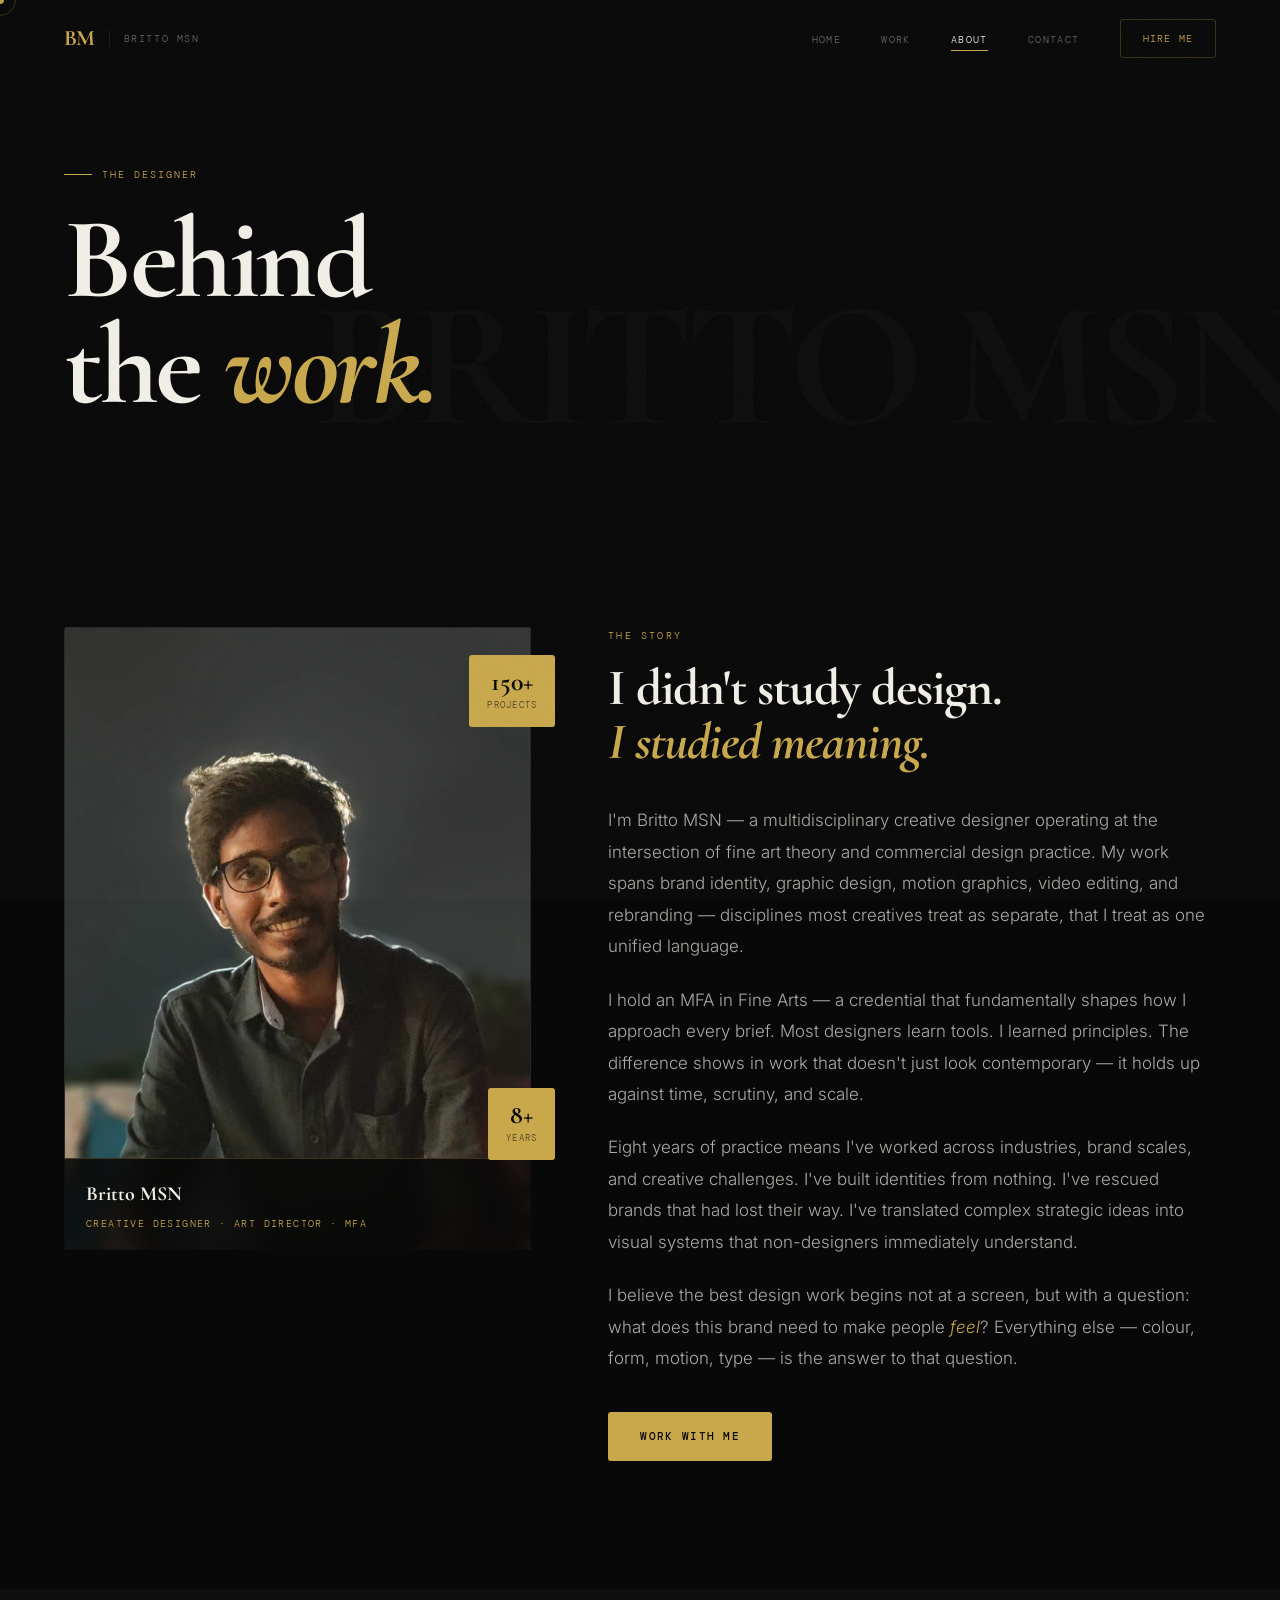
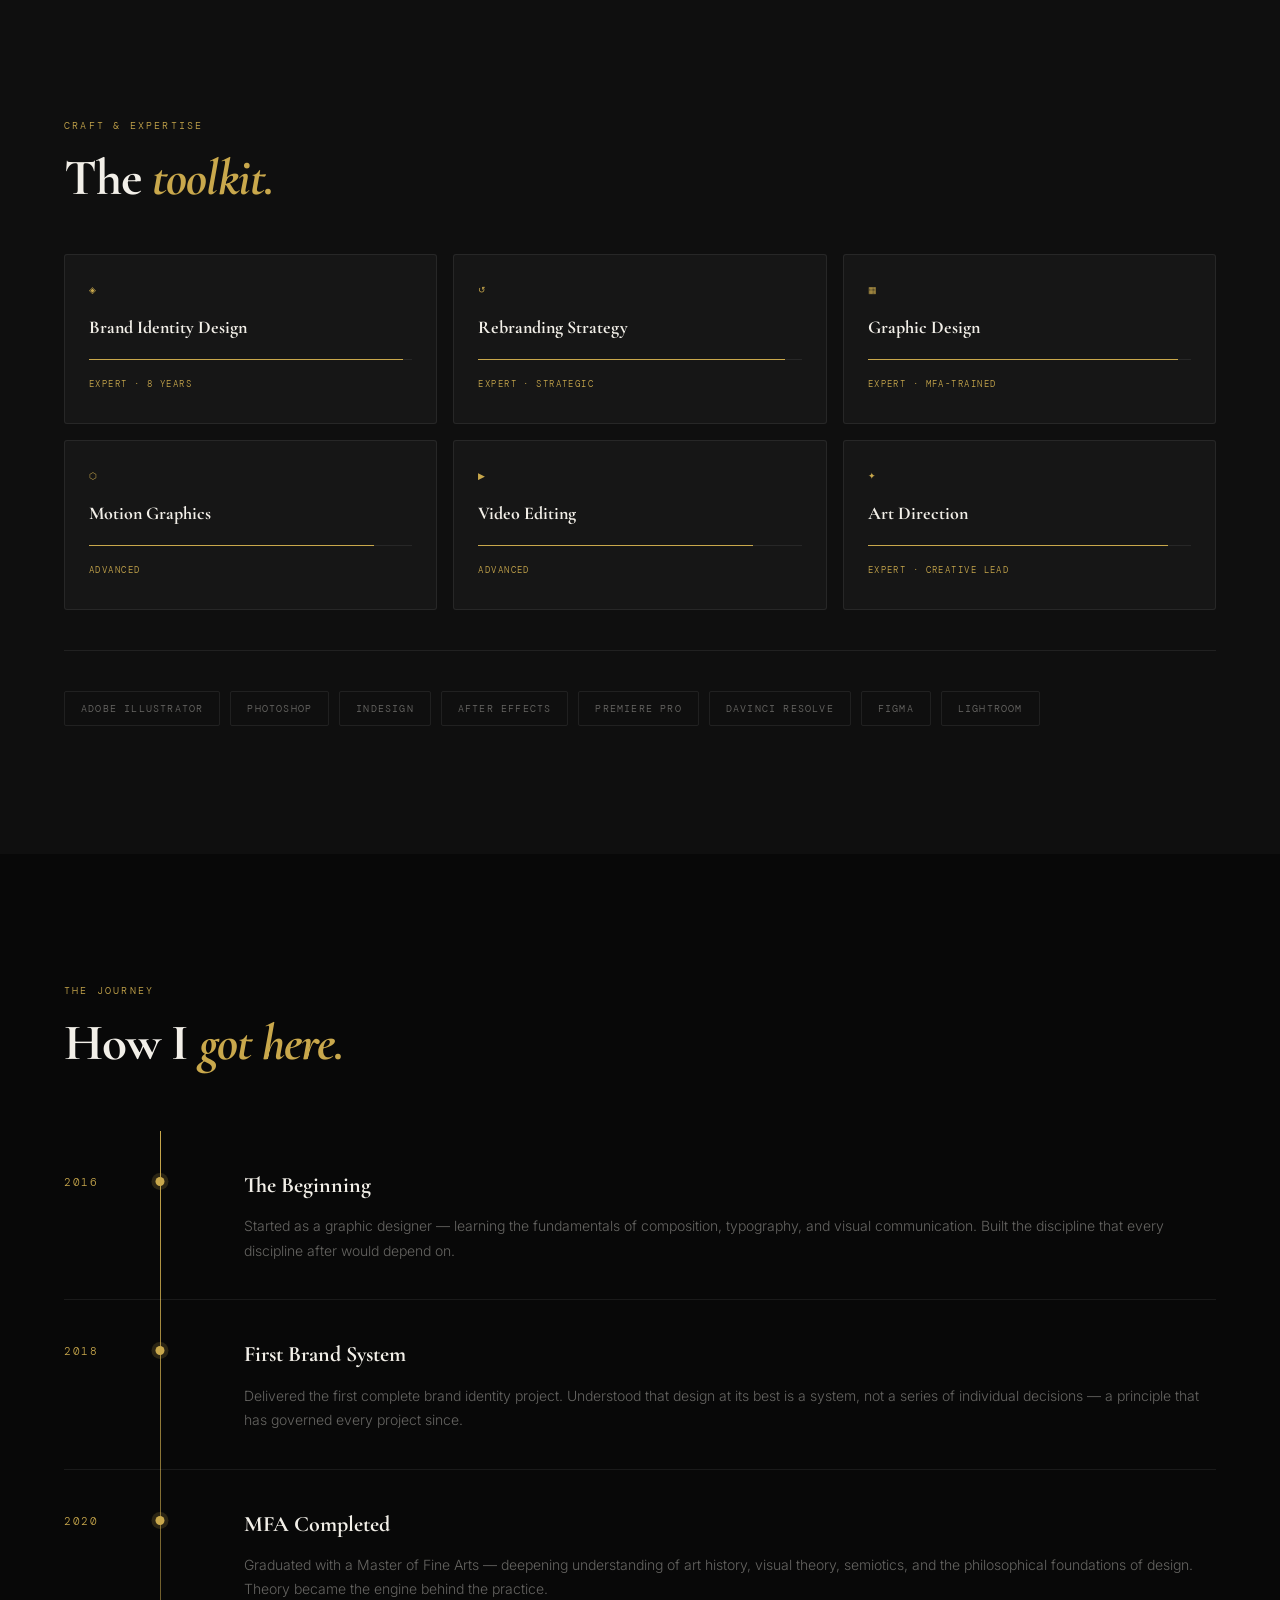
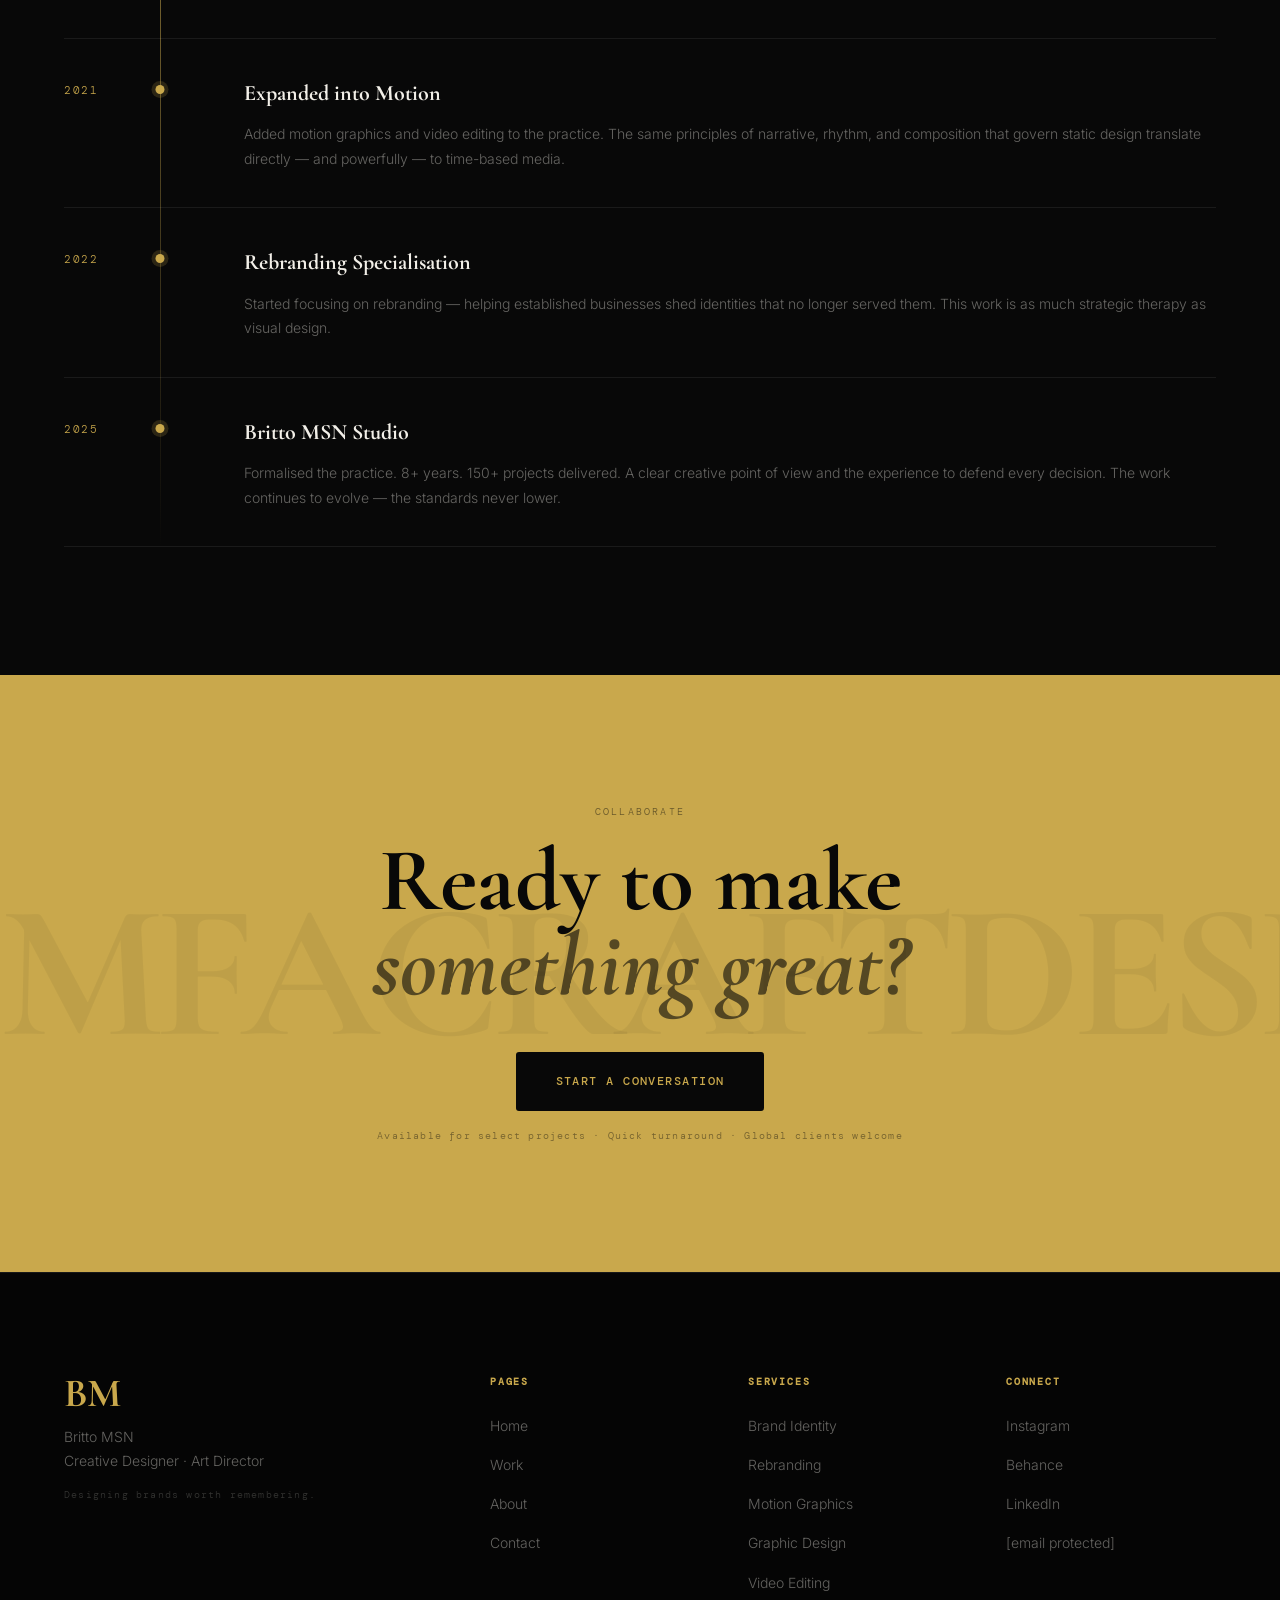
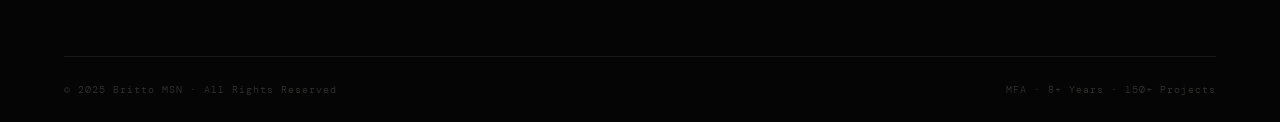
==== commit a7ac3e7a: "Add files via upload" ====
--- a/about.html
+++ b/about.html
@@ -1,351 +1,307 @@
-<!DOCTYPE html>
-<html lang="en">
-<head>
-<meta charset="UTF-8"/><meta name="viewport" content="width=device-width,initial-scale=1.0"/>
-<title>About — Britto MSN | MFA Creative Designer</title>
-<meta name="description" content="Britto MSN — MFA Fine Arts graduate, 8+ years creative design practice. Brand identity, rebranding, motion graphics, video editing, art direction."/>
-<link rel="preconnect" href="https://fonts.googleapis.com"/><link rel="preconnect" href="https://fonts.gstatic.com" crossorigin/>
-<link href="https://fonts.googleapis.com/css2?family=Cormorant+Garamond:ital,wght@0,400;0,600;0,700;1,400;1,600;1,700&family=DM+Mono:wght@300;400;500&family=Inter:wght@300;400;500&display=swap" rel="stylesheet"/>
-<style>
-  .bio-portrait__img{
-  position:relative;
-  width:100%;
-  aspect-ratio:3/4;
-  overflow:hidden;
-}
-
-.bio-portrait__img img{
-  width:100%;
-  height:100%;
-  object-fit:cover;
-  display:block;
-  transition:transform .6s ease;
-}
-
-/* 🔥 Hover zoom effect */
-.bio-portrait__frame:hover img{
-  transform:scale(1.05);
-}
-
-/* 🔥 Premium dark overlay */
-.bio-portrait__img::after{
-  content:'';
-  position:absolute;
-  inset:0;
-  background:linear-gradient(to top, rgba(0,0,0,.4), transparent);
-}
-:root{--bg:#080808;--bg-2:#0f0f0f;--bg-3:#161616;--gold:#C9A84C;--gold-light:#E2C06A;--gold-border:rgba(201,168,76,.25);--white:#F2EFE8;--white-70:rgba(242,239,232,.7);--white-40:rgba(242,239,232,.4);--border:rgba(242,239,232,.08);--serif:'Cormorant Garamond','Playfair Display',Georgia,serif;--mono:'DM Mono','Courier New',monospace;--sans:'Inter',system-ui,sans-serif;--nav-h:76px;--r:3px;--expo:cubic-bezier(.16,1,.3,1)}
-*,*::before,*::after{box-sizing:border-box;margin:0;padding:0}html{scroll-behavior:smooth}
-body{background:var(--bg);color:var(--white);font-family:var(--sans);font-weight:300;line-height:1.7;overflow-x:hidden;cursor:none}
-a{color:inherit;text-decoration:none}ul{list-style:none}button{font-family:inherit}
-.grain{position:fixed;inset:0;z-index:9000;pointer-events:none;opacity:.04;background-image:url("data:image/svg+xml,%3Csvg viewBox='0 0 512 512' xmlns='http://www.w3.org/2000/svg'%3E%3Cfilter id='n'%3E%3CfeTurbulence type='fractalNoise' baseFrequency='.85' numOctaves='4' stitchTiles='stitch'/%3E%3C/filter%3E%3Crect width='100%25' height='100%25' filter='url(%23n)'/%3E%3C/svg%3E");background-size:200px 200px}
-.cursor{width:8px;height:8px;background:var(--gold);border-radius:50%;position:fixed;top:0;left:0;pointer-events:none;z-index:10000;transform:translate(-50%,-50%);transition:width .2s,height .2s;mix-blend-mode:difference}
-.cursor-f{width:32px;height:32px;border:1px solid var(--gold-border);border-radius:50%;position:fixed;top:0;left:0;pointer-events:none;z-index:9999;transform:translate(-50%,-50%);transition:width .3s var(--expo),height .3s var(--expo)}
-body.c-hover .cursor{width:18px;height:18px}body.c-hover .cursor-f{width:56px;height:56px;border-color:var(--gold)}
-.container{max-width:1320px;margin:0 auto;padding:0 clamp(24px,5vw,64px)}.section{padding:clamp(80px,10vw,140px) 0}
-.label{font-family:var(--mono);font-size:10px;letter-spacing:.22em;text-transform:uppercase;color:var(--gold);display:block;margin-bottom:18px}
-.reveal{opacity:0;transform:translateY(32px);transition:opacity .9s var(--expo),transform .9s var(--expo)}.reveal.in{opacity:1;transform:none}
-.btn{display:inline-flex;align-items:center;gap:10px;font-family:var(--mono);font-size:11px;letter-spacing:.12em;text-transform:uppercase;border-radius:var(--r);cursor:none;position:relative;overflow:hidden;transition:all .3s var(--expo)}
-.btn::after{content:'';position:absolute;inset:0;background:rgba(255,255,255,.07);transform:translateX(-110%) skewX(-10deg);transition:transform .45s var(--expo)}.btn:hover::after{transform:translateX(110%) skewX(-10deg)}
-.btn-primary{background:var(--gold);color:#080808;padding:15px 32px;font-weight:500}.btn-primary:hover{background:var(--gold-light);transform:translateY(-2px);box-shadow:0 10px 40px rgba(201,168,76,.3)}
-.btn-nav{border:1px solid var(--gold-border);color:var(--gold);padding:10px 22px;font-size:10px}.btn-nav:hover{background:var(--gold);color:#080808}
-.btn-lg{padding:19px 40px;font-size:12px}
-/* NAV */
-.nav{position:fixed;inset:0 0 auto;height:var(--nav-h);display:flex;align-items:center;justify-content:space-between;padding:0 clamp(24px,5vw,64px);z-index:500;transition:background .4s}
-.nav.scrolled{background:rgba(8,8,8,.92);backdrop-filter:blur(20px);border-bottom:1px solid var(--border)}
-.nav__logo{display:flex;align-items:center;gap:14px}
-.nav__logo-mark{font-family:var(--serif);font-size:22px;font-weight:700;color:var(--gold);letter-spacing:-.03em;line-height:1}
-.nav__logo-text{font-family:var(--mono);font-size:10px;letter-spacing:.16em;color:var(--white-40);text-transform:uppercase;padding-left:14px;border-left:1px solid var(--border)}
-.nav__links{display:flex;align-items:center;gap:40px}
-.nav__link{font-family:var(--mono);font-size:10px;letter-spacing:.14em;text-transform:uppercase;color:var(--white-40);transition:color .2s;position:relative}
-.nav__link::after{content:'';position:absolute;bottom:-5px;left:0;right:0;height:1px;background:var(--gold);transform:scaleX(0);transform-origin:left;transition:transform .3s var(--expo)}
-.nav__link:hover,.nav__link.active{color:var(--white)}.nav__link:hover::after,.nav__link.active::after{transform:scaleX(1)}
-.nav__hamburger{display:none;flex-direction:column;gap:5px;background:none;border:none;cursor:none;padding:6px}
-.nav__hamburger span{display:block;width:22px;height:1px;background:var(--white);transition:all .3s}
-/* PAGE HERO */
-.page-hero{padding:calc(var(--nav-h) + 80px) clamp(24px,5vw,64px) 80px;max-width:1320px;margin:0 auto;position:relative;overflow:hidden}
-.page-hero__tag{display:inline-flex;align-items:center;gap:10px;font-family:var(--mono);font-size:10px;letter-spacing:.2em;text-transform:uppercase;color:var(--gold);margin-bottom:24px}
-.page-hero__tag::before{content:'';display:block;width:28px;height:1px;background:var(--gold)}
-.page-hero__title{font-family:var(--serif);font-size:clamp(56px,9vw,116px);font-weight:700;line-height:.92;letter-spacing:-.03em;color:var(--white);margin-bottom:0;opacity:0;transform:translateY(28px);animation:fadeUp .9s var(--expo) .15s forwards}
-.page-hero__title em{color:var(--gold);font-style:italic}
-.page-hero__wm{position:absolute;right:-20px;bottom:-20px;font-family:var(--serif);font-size:clamp(80px,14vw,180px);font-weight:700;color:rgba(242,239,232,.025);letter-spacing:-.05em;pointer-events:none;white-space:nowrap;user-select:none}
-@keyframes fadeUp{to{opacity:1;transform:none}}
-/* BIO */
-.bio-grid{display:grid;grid-template-columns:1fr 1.3fr;gap:clamp(48px,6vw,100px);align-items:start}
-.bio-portrait{position:relative}
-.bio-portrait__frame{border-radius:var(--r);overflow:hidden;position:relative}
-.bio-portrait__img{width:100%;aspect-ratio:3/4;background:var(--bg-3);border:1px solid var(--border);display:flex;align-items:center;justify-content:center}
-.bio-portrait__initials{font-family:var(--serif);font-size:72px;font-weight:700;color:var(--gold);line-height:1;opacity:.4}
-.bio-portrait__caption{position:absolute;bottom:0;left:0;right:0;background:rgba(8,8,8,.88);backdrop-filter:blur(12px);padding:18px 22px;border-top:1px solid var(--gold-border)}
-.bio-portrait__name{font-family:var(--serif);font-size:20px;font-weight:700;color:var(--white);display:block;margin-bottom:4px}
-.bio-portrait__role{font-family:var(--mono);font-size:10px;letter-spacing:.14em;text-transform:uppercase;color:var(--gold);display:block}
-.bio-badge{position:absolute;background:var(--gold);color:#080808;padding:14px 18px;border-radius:var(--r);text-align:center;opacity:0;transform:scale(.85);transition:opacity .5s var(--expo),transform .5s var(--expo)}
-.bio-badge.in{opacity:1;transform:scale(1)}
-.bio-badge--1{top:28px;right:-24px;transition-delay:.3s}
-.bio-badge--2{bottom:90px;right:-24px;transition-delay:.5s}
-.bio-badge__n{display:block;font-family:var(--serif);font-size:26px;font-weight:700;line-height:1}
-.bio-badge__l{display:block;font-family:var(--mono);font-size:9px;letter-spacing:.14em;text-transform:uppercase;opacity:.65;margin-top:3px}
-.bio-text p{font-size:clamp(15px,1.4vw,17px);color:var(--white-70);line-height:1.85;margin-bottom:22px}
-/* SKILLS */
-.skills-grid{display:grid;grid-template-columns:repeat(3,1fr);gap:16px;margin-top:48px}
-.skill-card{background:var(--bg-3);border:1px solid var(--border);padding:28px 24px;border-radius:var(--r);transition:border-color .3s}
-.skill-card:hover{border-color:var(--gold-border)}
-.skill-card__icon{font-size:22px;margin-bottom:14px;display:block}
-.skill-card h3{font-family:var(--serif);font-size:18px;font-weight:700;margin-bottom:16px;color:var(--white)}
-.skill-bar{width:100%;height:1px;background:var(--border);margin-bottom:8px;overflow:hidden}
-.skill-bar__f{height:100%;background:var(--gold);width:0;transition:width 1.2s var(--expo)}
-.skill-card>span{font-family:var(--mono);font-size:9px;letter-spacing:.16em;text-transform:uppercase;color:var(--gold)}
-.tools-row{display:flex;flex-wrap:wrap;gap:10px;margin-top:40px;padding-top:40px;border-top:1px solid var(--border)}
-.tool-pill{font-family:var(--mono);font-size:10px;letter-spacing:.12em;text-transform:uppercase;border:1px solid var(--border);padding:8px 16px;border-radius:2px;color:var(--white-40);transition:all .2s}
-.tool-pill:hover{border-color:var(--gold-border);color:var(--gold)}
-/* TIMELINE */
-.timeline{position:relative;margin-top:60px}
-.timeline::before{content:'';position:absolute;left:96px;top:0;bottom:0;width:1px;background:linear-gradient(to bottom,var(--gold),transparent)}
-.tl-item{display:flex;align-items:flex-start;gap:48px;padding:36px 0;border-bottom:1px solid var(--border);position:relative;opacity:0;transform:translateX(-20px);transition:opacity .7s var(--expo),transform .7s var(--expo)}
-.tl-item.in{opacity:1;transform:none}
-.tl-item::before{content:'';position:absolute;left:96px;top:46px;width:9px;height:9px;border-radius:50%;background:var(--gold);transform:translateX(-50%);box-shadow:0 0 0 4px rgba(201,168,76,.18);z-index:1}
-.tl-year{font-family:var(--mono);font-size:11px;letter-spacing:.14em;color:var(--gold);min-width:72px;padding-top:6px;flex-shrink:0}
-.tl-content{padding-left:60px}
-.tl-content h3{font-family:var(--serif);font-size:22px;font-weight:700;color:var(--white);margin-bottom:10px}
-.tl-content p{font-size:14px;color:var(--white-40);line-height:1.75}
-/* CTA */
-.cta-band{background:var(--gold);padding:clamp(80px,10vw,130px) 0;position:relative;overflow:hidden;text-align:center}
-.cta-band__inner{position:relative;z-index:2}
-.cta-band__title{font-family:var(--serif);font-size:clamp(44px,7vw,90px);font-weight:700;line-height:.95;color:#080808;margin-bottom:44px}
-.cta-band__title em{font-style:italic;color:rgba(8,8,8,.6)}
-.cta-band .btn-primary{background:#080808;color:var(--gold)}.cta-band .btn-primary:hover{background:#111}
-.cta-band__note{display:block;margin-top:16px;font-family:var(--mono);font-size:10px;letter-spacing:.12em;color:rgba(8,8,8,.45)}
-.cta-band__deco{position:absolute;inset:0;display:flex;align-items:center;justify-content:space-evenly;font-family:var(--serif);font-size:clamp(100px,15vw,200px);font-weight:700;color:rgba(8,8,8,.05);letter-spacing:-.05em;pointer-events:none}
-/* FOOTER */
-.footer{background:#050505;border-top:1px solid var(--border);padding:clamp(64px,8vw,100px) 0 0}
-.footer__grid{display:grid;grid-template-columns:1.8fr 1fr 1fr 1fr;gap:48px;padding-bottom:60px}
-.footer__logo{font-family:var(--serif);font-size:40px;font-weight:700;color:var(--gold);letter-spacing:-.03em;line-height:1;margin-bottom:12px}
-.footer__brand-sub{font-size:14px;color:var(--white-40);line-height:1.7}
-.footer__tagline{font-family:var(--mono);font-size:10px;letter-spacing:.12em;color:rgba(242,239,232,.2);margin-top:14px}
-.footer__col h4{font-family:var(--mono);font-size:10px;letter-spacing:.18em;text-transform:uppercase;color:var(--gold);margin-bottom:22px}
-.footer__col ul{display:flex;flex-direction:column;gap:12px}.footer__col a{font-size:14px;color:var(--white-40);transition:color .2s}.footer__col a:hover{color:var(--white)}
-.footer__bottom{border-top:1px solid var(--border);padding:24px 0;display:flex;justify-content:space-between;align-items:center;flex-wrap:wrap;gap:12px;font-family:var(--mono);font-size:10px;letter-spacing:.1em;color:rgba(242,239,232,.2)}
-@media(max-width:768px){.nav__links{display:none;flex-direction:column;gap:28px;position:fixed;inset:0;background:rgba(5,5,5,.97);backdrop-filter:blur(20px);align-items:center;justify-content:center;z-index:450}.nav__links.open{display:flex}.nav__hamburger{display:flex;z-index:460}.bio-grid{grid-template-columns:1fr}.bio-badge--1,.bio-badge--2{right:0}.skills-grid{grid-template-columns:1fr 1fr}.footer__grid{grid-template-columns:1fr 1fr}.timeline::before{left:56px}.tl-item{gap:20px}.tl-item::before{left:56px}.tl-year{min-width:40px}.tl-content{padding-left:12px}}
-@media(max-width:500px){.footer__grid{grid-template-columns:1fr}.cta-band__deco{display:none}.skills-grid{grid-template-columns:1fr}}
-</style>
-</head>
-<body>
-<div class="grain"></div>
-<div class="cursor" id="cur"></div>
-<div class="cursor-f" id="curf"></div>
-
-<nav class="nav" id="nav">
-  <a href="index.html" class="nav__logo">
-    <span class="nav__logo-mark">BM</span>
-    <span class="nav__logo-text">Britto MSN</span>
-  </a>
-  <button class="nav__hamburger" id="ham" aria-label="Menu"><span></span><span></span></button>
-  <ul class="nav__links" id="nl">
-    <li><a href="index.html"   class="nav__link">Home</a></li>
-    <li><a href="work.html"    class="nav__link">Work</a></li>
-    <li><a href="about.html"   class="nav__link active">About</a></li>
-    <li><a href="contact.html" class="nav__link">Contact</a></li>
-    <li><a href="contact.html" class="btn btn-nav">Hire Me</a></li>
-  </ul>
-</nav>
-
-<section class="page-hero">
-  <p class="page-hero__tag">The Designer</p>
-  <h1 class="page-hero__title">Behind<br>the <em>work.</em></h1>
-  <div class="page-hero__wm" aria-hidden="true">BRITTO MSN</div>
-</section>
-
-<!-- BIO -->
-<section class="section" style="background:var(--bg)">
-  <div class="container">
-    <div class="bio-grid">
- 
-      <div class="bio-portrait reveal">
-        <div class="bio-portrait__frame">
-          <!-- ✅ CHANGE 1: Profile image added. Replace src with your actual image path -->
-          <div class="bio-portrait__img">
-          <img src="./images/britto.jpg">
-          </div>
-
-    <!-- ✅ NAME -->
-    <div class="bio-portrait__caption">
-      <span class="bio-portrait__name">Britto MSN</span>
-      <span class="bio-portrait__role">Creative Designer · Art Director · MFA</span>
-    </div>
-
-  </div>
-
-  <!-- ✅ BADGES -->
-  <div class="bio-badge bio-badge--1 reveal">
-    <span class="bio-badge__n">150+</span>
-    <span class="bio-badge__l">Projects</span>
-  </div>
-
-  <div class="bio-badge bio-badge--2 reveal">
-    <span class="bio-badge__n">8+</span>
-    <span class="bio-badge__l">Years</span>
-  </div>
-</div>
-
-  <div class="bio-badge bio-badge--1 reveal">
-    <span class="bio-badge__n">150+</span>
-    <span class="bio-badge__l">Projects</span>
-  </div>
-
-  <div class="bio-badge bio-badge--2 reveal">
-    <span class="bio-badge__n">8+</span>
-    <span class="bio-badge__l">Years</span>
-  </div>
-</div>
-
-      <div class="bio-text">
-        <span class="label">The Story</span>
-        <h2 class="reveal" style="font-family:var(--serif);font-size:clamp(32px,4vw,52px);font-weight:700;line-height:1.05;letter-spacing:-.02em;margin:16px 0 36px">
-          I didn't study design.<br><em style="color:var(--gold);font-style:italic">I studied meaning.</em>
-        </h2>
-        <p class="reveal" data-delay="0">I'm Britto MSN — a multidisciplinary creative designer operating at the intersection of fine art theory and commercial design practice. My work spans brand identity, graphic design, motion graphics, video editing, and rebranding — disciplines most creatives treat as separate, that I treat as one unified language.</p>
-        <p class="reveal" data-delay="100">I hold an MFA in Fine Arts — a credential that fundamentally shapes how I approach every brief. Most designers learn tools. I learned principles. The difference shows in work that doesn't just look contemporary — it holds up against time, scrutiny, and scale.</p>
-        <p class="reveal" data-delay="200">Eight years of practice means I've worked across industries, brand scales, and creative challenges. I've built identities from nothing. I've rescued brands that had lost their way. I've translated complex strategic ideas into visual systems that non-designers immediately understand.</p>
-        <p class="reveal" data-delay="300">I believe the best design work begins not at a screen, but with a question: what does this brand need to make people <em style="color:var(--gold)">feel</em>? Everything else — colour, form, motion, type — is the answer to that question.</p>
-        <a href="contact.html" class="btn btn-primary" style="margin-top:16px">Work With Me</a>
-      </div>
-
-    </div>
-  </div>
-</section>
-
-<!-- SKILLS & TOOLS -->
-<section class="section" style="background:var(--bg-2)">
-  <div class="container">
-    <span class="label reveal">Craft &amp; Expertise</span>
-    <h2 class="reveal" style="font-family:var(--serif);font-size:clamp(32px,4vw,56px);font-weight:700;line-height:1.05;letter-spacing:-.02em" data-delay="100">
-      The <em style="color:var(--gold);font-style:italic">toolkit.</em>
-    </h2>
-    <div class="skills-grid">
-      <div class="skill-card reveal" data-delay="0">
-        <span class="skill-card__icon">◈</span>
-        <h3>Brand Identity Design</h3>
-        <div class="skill-bar"><div class="skill-bar__f" data-w="97"></div></div>
-        <span>Expert · 8 Years</span>
-      </div>
-      <div class="skill-card reveal" data-delay="80">
-        <span class="skill-card__icon">↺</span>
-        <h3>Rebranding Strategy</h3>
-        <div class="skill-bar"><div class="skill-bar__f" data-w="95"></div></div>
-        <span>Expert · Strategic</span>
-      </div>
-      <div class="skill-card reveal" data-delay="160">
-        <span class="skill-card__icon">▦</span>
-        <h3>Graphic Design</h3>
-        <div class="skill-bar"><div class="skill-bar__f" data-w="96"></div></div>
-        <span>Expert · MFA-Trained</span>
-      </div>
-      <div class="skill-card reveal" data-delay="0">
-        <span class="skill-card__icon">⬡</span>
-        <h3>Motion Graphics</h3>
-        <div class="skill-bar"><div class="skill-bar__f" data-w="88"></div></div>
-        <span>Advanced</span>
-      </div>
-      <div class="skill-card reveal" data-delay="80">
-        <span class="skill-card__icon">▶</span>
-        <h3>Video Editing</h3>
-        <div class="skill-bar"><div class="skill-bar__f" data-w="85"></div></div>
-        <span>Advanced</span>
-      </div>
-      <div class="skill-card reveal" data-delay="160">
-        <span class="skill-card__icon">✦</span>
-        <h3>Art Direction</h3>
-        <div class="skill-bar"><div class="skill-bar__f" data-w="93"></div></div>
-        <span>Expert · Creative Lead</span>
-      </div>
-    </div>
-    <div class="tools-row reveal" data-delay="200">
-      <span class="tool-pill">Adobe Illustrator</span>
-      <span class="tool-pill">Photoshop</span>
-      <span class="tool-pill">InDesign</span>
-      <span class="tool-pill">After Effects</span>
-      <span class="tool-pill">Premiere Pro</span>
-      <span class="tool-pill">DaVinci Resolve</span>
-      <span class="tool-pill">Figma</span>
-      <span class="tool-pill">Lightroom</span>
-    </div>
-  </div>
-</section>
-
-<!-- TIMELINE -->
-<section class="section" style="background:var(--bg)">
-  <div class="container">
-    <span class="label reveal">The Journey</span>
-    <h2 class="reveal" style="font-family:var(--serif);font-size:clamp(32px,4vw,56px);font-weight:700;line-height:1.05;letter-spacing:-.02em" data-delay="100">
-      How I <em style="color:var(--gold);font-style:italic">got here.</em>
-    </h2>
-    <div class="timeline">
-      <div class="tl-item">
-        <span class="tl-year">2016</span>
-        <div class="tl-content"><h3>The Beginning</h3><p>Started as a graphic designer — learning the fundamentals of composition, typography, and visual communication. Built the discipline that every discipline after would depend on.</p></div>
-      </div>
-      <div class="tl-item">
-        <span class="tl-year">2018</span>
-        <div class="tl-content"><h3>First Brand System</h3><p>Delivered the first complete brand identity project. Understood that design at its best is a system, not a series of individual decisions — a principle that has governed every project since.</p></div>
-      </div>
-      <div class="tl-item">
-        <span class="tl-year">2020</span>
-        <div class="tl-content"><h3>MFA Completed</h3><p>Graduated with a Master of Fine Arts — deepening understanding of art history, visual theory, semiotics, and the philosophical foundations of design. Theory became the engine behind the practice.</p></div>
-      </div>
-      <div class="tl-item">
-        <span class="tl-year">2021</span>
-        <div class="tl-content"><h3>Expanded into Motion</h3><p>Added motion graphics and video editing to the practice. The same principles of narrative, rhythm, and composition that govern static design translate directly — and powerfully — to time-based media.</p></div>
-      </div>
-      <div class="tl-item">
-        <span class="tl-year">2022</span>
-        <div class="tl-content"><h3>Rebranding Specialisation</h3><p>Started focusing on rebranding — helping established businesses shed identities that no longer served them. This work is as much strategic therapy as visual design.</p></div>
-      </div>
-      <div class="tl-item">
-        <span class="tl-year">2025</span>
-        <div class="tl-content"><h3>Britto MSN Studio</h3><p>Formalised the practice. 8+ years. 150+ projects delivered. A clear creative point of view and the experience to defend every decision. The work continues to evolve — the standards never lower.</p></div>
-      </div>
-    </div>
-  </div>
-</section>
-
-<section class="cta-band">
-  <div class="cta-band__inner">
-    <span class="label" style="color:rgba(8,8,8,.5)">Collaborate</span>
-    <h2 class="cta-band__title">Ready to make<br><em>something great?</em></h2>
-    <a href="contact.html" class="btn btn-primary btn-lg">Start a Conversation</a>
-    <span class="cta-band__note">Available for select projects · Quick turnaround · Global clients welcome</span>
-  </div>
-  <div class="cta-band__deco" aria-hidden="true"><span>MFA</span><span>CRAFT</span><span>DESIGN</span></div>
-</section>
-
-<footer class="footer">
-  <div class="container">
-    <div class="footer__grid">
-      <div><div class="footer__logo">BM</div><p class="footer__brand-sub">Britto MSN<br>Creative Designer · Art Director</p><p class="footer__tagline">Designing brands worth remembering.</p></div>
-      <div class="footer__col"><h4>Pages</h4><ul><li><a href="index.html">Home</a></li><li><a href="work.html">Work</a></li><li><a href="about.html">About</a></li><li><a href="contact.html">Contact</a></li></ul></div>
-      <div class="footer__col"><h4>Services</h4><ul><li><a href="work.html">Brand Identity</a></li><li><a href="work.html">Rebranding</a></li><li><a href="work.html">Motion Graphics</a></li><li><a href="work.html">Graphic Design</a></li><li><a href="work.html">Video Editing</a></li></ul></div>
-      <div class="footer__col"><h4>Connect</h4><ul><li><a href="#" target="_blank">Instagram</a></li><li><a href="#" target="_blank">Behance</a></li><li><a href="#" target="_blank">LinkedIn</a></li><li><a href="mailto:hello@brittomsn.com">hello@brittomsn.com</a></li></ul></div>
-    </div>
-    <div class="footer__bottom"><span>© 2025 Britto MSN · All Rights Reserved</span><span>MFA · 8+ Years · 150+ Projects</span></div>
-  </div>
-</footer>
-
-<script>
-(function(){
-  const cur=document.getElementById('cur'),curf=document.getElementById('curf');
-  if(cur&&curf){let mx=0,my=0,fx=0,fy=0;document.addEventListener('mousemove',e=>{mx=e.clientX;my=e.clientY;cur.style.cssText=`left:${mx}px;top:${my}px`});(function loop(){fx+=(mx-fx)*.1;fy+=(my-fy)*.1;curf.style.cssText=`left:${fx}px;top:${fy}px`;requestAnimationFrame(loop)})();document.querySelectorAll('a,button,.skill-card').forEach(el=>{el.addEventListener('mouseenter',()=>document.body.classList.add('c-hover'));el.addEventListener('mouseleave',()=>document.body.classList.remove('c-hover'))});}
-  const nav=document.getElementById('nav');if(nav)window.addEventListener('scroll',()=>nav.classList.toggle('scrolled',scrollY>30),{passive:true});
-  const ham=document.getElementById('ham'),nl=document.getElementById('nl');
-  if(ham&&nl){ham.addEventListener('click',()=>{const o=nl.classList.toggle('open');const b=ham.querySelectorAll('span');b[0].style.transform=o?'rotate(45deg) translate(4px,4px)':'';b[1].style.transform=o?'rotate(-45deg) translate(4px,-4px)':'';});nl.querySelectorAll('a').forEach(a=>a.addEventListener('click',()=>{nl.classList.remove('open');ham.querySelectorAll('span').forEach(s=>s.style.transform='');}));}
-  // Reveal
-  const io=new IntersectionObserver(entries=>{entries.forEach(e=>{if(!e.isIntersecting)return;const el=e.target,d=+(el.dataset.delay||0);setTimeout(()=>el.classList.add('in'),d);io.unobserve(el);});},{threshold:.1,rootMargin:'0px 0px -40px 0px'});
-  document.querySelectorAll('.reveal').forEach(el=>io.observe(el));
-  // Timeline stagger
-  document.querySelectorAll('.tl-item').forEach((el,i)=>{const tio=new IntersectionObserver(en=>{en.forEach(e=>{if(!e.isIntersecting)return;setTimeout(()=>el.classList.add('in'),i*120);tio.unobserve(el);});},{threshold:.15});tio.observe(el);});
-  // Skill bars
-  const sio=new IntersectionObserver(entries=>{entries.forEach(e=>{if(!e.isIntersecting)return;setTimeout(()=>{e.target.style.width=e.target.dataset.w+'%';},200);sio.unobserve(e.target);});},{threshold:.5});
-  document.querySelectorAll('.skill-bar__f').forEach(b=>sio.observe(b));
-})();
-</script>
-</body>
-</html>
+<!DOCTYPE html>
+<html lang="en">
+<head>
+<meta charset="UTF-8"/><meta name="viewport" content="width=device-width,initial-scale=1.0"/>
+<title>About — Britto MSN | MFA Creative Designer</title>
+<meta name="description" content="Britto MSN — MFA Fine Arts graduate, 8+ years creative design practice. Brand identity, rebranding, motion graphics, video editing, art direction."/>
+<link rel="preconnect" href="https://fonts.googleapis.com"/><link rel="preconnect" href="https://fonts.gstatic.com" crossorigin/>
+<link href="https://fonts.googleapis.com/css2?family=Cormorant+Garamond:ital,wght@0,400;0,600;0,700;1,400;1,600;1,700&family=DM+Mono:wght@300;400;500&family=Inter:wght@300;400;500&display=swap" rel="stylesheet"/>
+<style>
+:root{--bg:#080808;--bg-2:#0f0f0f;--bg-3:#161616;--gold:#C9A84C;--gold-light:#E2C06A;--gold-border:rgba(201,168,76,.25);--white:#F2EFE8;--white-70:rgba(242,239,232,.7);--white-40:rgba(242,239,232,.4);--border:rgba(242,239,232,.08);--serif:'Cormorant Garamond','Playfair Display',Georgia,serif;--mono:'DM Mono','Courier New',monospace;--sans:'Inter',system-ui,sans-serif;--nav-h:76px;--r:3px;--expo:cubic-bezier(.16,1,.3,1)}
+*,*::before,*::after{box-sizing:border-box;margin:0;padding:0}html{scroll-behavior:smooth}
+body{background:var(--bg);color:var(--white);font-family:var(--sans);font-weight:300;line-height:1.7;overflow-x:hidden}
+a{color:inherit;text-decoration:none}ul{list-style:none}button{font-family:inherit}
+.grain{position:fixed;inset:0;z-index:9000;pointer-events:none;opacity:.04;background-image:url("data:image/svg+xml,%3Csvg viewBox='0 0 512 512' xmlns='http://www.w3.org/2000/svg'%3E%3Cfilter id='n'%3E%3CfeTurbulence type='fractalNoise' baseFrequency='.85' numOctaves='4' stitchTiles='stitch'/%3E%3C/filter%3E%3Crect width='100%25' height='100%25' filter='url(%23n)'/%3E%3C/svg%3E");background-size:200px 200px}
+.cursor{width:8px;height:8px;background:var(--gold);border-radius:50%;position:fixed;top:0;left:0;pointer-events:none;z-index:10000;transform:translate(-50%,-50%);transition:width .2s,height .2s;mix-blend-mode:difference}
+.cursor-f{width:32px;height:32px;border:1px solid var(--gold-border);border-radius:50%;position:fixed;top:0;left:0;pointer-events:none;z-index:9999;transform:translate(-50%,-50%);transition:width .3s var(--expo),height .3s var(--expo)}
+body.c-hover .cursor{width:18px;height:18px}body.c-hover .cursor-f{width:56px;height:56px;border-color:var(--gold)}
+.container{max-width:1320px;margin:0 auto;padding:0 clamp(24px,5vw,64px)}.section{padding:clamp(80px,10vw,140px) 0}
+.label{font-family:var(--mono);font-size:10px;letter-spacing:.22em;text-transform:uppercase;color:var(--gold);display:block;margin-bottom:18px}
+.reveal{opacity:0;transform:translateY(32px);transition:opacity .9s var(--expo),transform .9s var(--expo)}.reveal.in{opacity:1;transform:none}
+.btn{display:inline-flex;align-items:center;gap:10px;font-family:var(--mono);font-size:11px;letter-spacing:.12em;text-transform:uppercase;border-radius:var(--r);cursor:none;position:relative;overflow:hidden;transition:all .3s var(--expo)}
+.btn::after{content:'';position:absolute;inset:0;background:rgba(255,255,255,.07);transform:translateX(-110%) skewX(-10deg);transition:transform .45s var(--expo)}.btn:hover::after{transform:translateX(110%) skewX(-10deg)}
+.btn-primary{background:var(--gold);color:#080808;padding:15px 32px;font-weight:500}.btn-primary:hover{background:var(--gold-light);transform:translateY(-2px);box-shadow:0 10px 40px rgba(201,168,76,.3)}
+.btn-nav{border:1px solid var(--gold-border);color:var(--gold);padding:10px 22px;font-size:10px}.btn-nav:hover{background:var(--gold);color:#080808}
+.btn-lg{padding:19px 40px;font-size:12px}
+/* NAV */
+.nav{position:fixed;inset:0 0 auto;height:var(--nav-h);display:flex;align-items:center;justify-content:space-between;padding:0 clamp(24px,5vw,64px);z-index:500;transition:background .4s}
+.nav.scrolled{background:rgba(8,8,8,.92);backdrop-filter:blur(20px);border-bottom:1px solid var(--border)}
+.nav__logo{display:flex;align-items:center;gap:14px}
+.nav__logo-mark{font-family:var(--serif);font-size:22px;font-weight:700;color:var(--gold);letter-spacing:-.03em;line-height:1}
+.nav__logo-text{font-family:var(--mono);font-size:10px;letter-spacing:.16em;color:var(--white-40);text-transform:uppercase;padding-left:14px;border-left:1px solid var(--border)}
+.nav__links{display:flex;align-items:center;gap:40px}
+.nav__link{font-family:var(--mono);font-size:10px;letter-spacing:.14em;text-transform:uppercase;color:var(--white-40);transition:color .2s;position:relative}
+.nav__link::after{content:'';position:absolute;bottom:-5px;left:0;right:0;height:1px;background:var(--gold);transform:scaleX(0);transform-origin:left;transition:transform .3s var(--expo)}
+.nav__link:hover,.nav__link.active{color:var(--white)}.nav__link:hover::after,.nav__link.active::after{transform:scaleX(1)}
+.nav__hamburger{display:none;flex-direction:column;gap:5px;background:none;border:none;cursor:none;padding:6px}
+.nav__hamburger span{display:block;width:22px;height:1px;background:var(--white);transition:all .3s}
+/* PAGE HERO */
+.page-hero{padding:calc(var(--nav-h) + 80px) clamp(24px,5vw,64px) 80px;max-width:1320px;margin:0 auto;position:relative;overflow:hidden}
+.page-hero__tag{display:inline-flex;align-items:center;gap:10px;font-family:var(--mono);font-size:10px;letter-spacing:.2em;text-transform:uppercase;color:var(--gold);margin-bottom:24px}
+.page-hero__tag::before{content:'';display:block;width:28px;height:1px;background:var(--gold)}
+.page-hero__title{font-family:var(--serif);font-size:clamp(56px,9vw,116px);font-weight:700;line-height:.92;letter-spacing:-.03em;color:var(--white);margin-bottom:0;opacity:0;transform:translateY(28px);animation:fadeUp .9s var(--expo) .15s forwards}
+.page-hero__title em{color:var(--gold);font-style:italic}
+.page-hero__wm{position:absolute;right:-20px;bottom:-20px;font-family:var(--serif);font-size:clamp(80px,14vw,180px);font-weight:700;color:rgba(242,239,232,.025);letter-spacing:-.05em;pointer-events:none;white-space:nowrap;user-select:none}
+@keyframes fadeUp{to{opacity:1;transform:none}}
+/* BIO */
+.bio-grid{display:grid;grid-template-columns:1fr 1.3fr;gap:clamp(48px,6vw,100px);align-items:start}
+.bio-portrait{position:relative}
+.bio-portrait__frame{border-radius:var(--r);overflow:hidden;position:relative}
+.bio-portrait__img{width:100%;aspect-ratio:3/4;background:var(--bg-3);border:1px solid var(--border);display:flex;align-items:center;justify-content:center}.bio-portrait__img img{width:100%;height:100%;object-fit:cover;object-position:center top;display:block}
+.bio-portrait__initials{font-family:var(--serif);font-size:72px;font-weight:700;color:var(--gold);line-height:1;opacity:.4}
+.bio-portrait__caption{position:absolute;bottom:0;left:0;right:0;background:rgba(8,8,8,.88);backdrop-filter:blur(12px);padding:18px 22px;border-top:1px solid var(--gold-border)}
+.bio-portrait__name{font-family:var(--serif);font-size:20px;font-weight:700;color:var(--white);display:block;margin-bottom:4px}
+.bio-portrait__role{font-family:var(--mono);font-size:10px;letter-spacing:.14em;text-transform:uppercase;color:var(--gold);display:block}
+.bio-badge{position:absolute;background:var(--gold);color:#080808;padding:14px 18px;border-radius:var(--r);text-align:center;opacity:0;transform:scale(.85);transition:opacity .5s var(--expo),transform .5s var(--expo)}
+.bio-badge.in{opacity:1;transform:scale(1)}
+.bio-badge--1{top:28px;right:-24px;transition-delay:.3s}
+.bio-badge--2{bottom:90px;right:-24px;transition-delay:.5s}
+.bio-badge__n{display:block;font-family:var(--serif);font-size:26px;font-weight:700;line-height:1}
+.bio-badge__l{display:block;font-family:var(--mono);font-size:9px;letter-spacing:.14em;text-transform:uppercase;opacity:.65;margin-top:3px}
+.bio-text p{font-size:clamp(15px,1.4vw,17px);color:var(--white-70);line-height:1.85;margin-bottom:22px}
+/* SKILLS */
+.skills-grid{display:grid;grid-template-columns:repeat(3,1fr);gap:16px;margin-top:48px}
+.skill-card{background:var(--bg-3);border:1px solid var(--border);padding:28px 24px;border-radius:var(--r);transition:border-color .3s}
+.skill-card:hover{border-color:var(--gold-border)}
+.skill-card__icon{font-size:22px;margin-bottom:14px;display:block}
+.skill-card h3{font-family:var(--serif);font-size:18px;font-weight:700;margin-bottom:16px;color:var(--white)}
+.skill-bar{width:100%;height:1px;background:var(--border);margin-bottom:8px;overflow:hidden}
+.skill-bar__f{height:100%;background:var(--gold);width:0;transition:width 1.2s var(--expo)}
+.skill-card>span{font-family:var(--mono);font-size:9px;letter-spacing:.16em;text-transform:uppercase;color:var(--gold)}
+.tools-row{display:flex;flex-wrap:wrap;gap:10px;margin-top:40px;padding-top:40px;border-top:1px solid var(--border)}
+.tool-pill{font-family:var(--mono);font-size:10px;letter-spacing:.12em;text-transform:uppercase;border:1px solid var(--border);padding:8px 16px;border-radius:2px;color:var(--white-40);transition:all .2s}
+.tool-pill:hover{border-color:var(--gold-border);color:var(--gold)}
+/* TIMELINE */
+.timeline{position:relative;margin-top:60px}
+.timeline::before{content:'';position:absolute;left:96px;top:0;bottom:0;width:1px;background:linear-gradient(to bottom,var(--gold),transparent)}
+.tl-item{display:flex;align-items:flex-start;gap:48px;padding:36px 0;border-bottom:1px solid var(--border);position:relative;opacity:0;transform:translateX(-20px);transition:opacity .7s var(--expo),transform .7s var(--expo)}
+.tl-item.in{opacity:1;transform:none}
+.tl-item::before{content:'';position:absolute;left:96px;top:46px;width:9px;height:9px;border-radius:50%;background:var(--gold);transform:translateX(-50%);box-shadow:0 0 0 4px rgba(201,168,76,.18);z-index:1}
+.tl-year{font-family:var(--mono);font-size:11px;letter-spacing:.14em;color:var(--gold);min-width:72px;padding-top:6px;flex-shrink:0}
+.tl-content{padding-left:60px}
+.tl-content h3{font-family:var(--serif);font-size:22px;font-weight:700;color:var(--white);margin-bottom:10px}
+.tl-content p{font-size:14px;color:var(--white-40);line-height:1.75}
+/* CTA */
+.cta-band{background:var(--gold);padding:clamp(80px,10vw,130px) 0;position:relative;overflow:hidden;text-align:center}
+.cta-band__inner{position:relative;z-index:2}
+.cta-band__title{font-family:var(--serif);font-size:clamp(44px,7vw,90px);font-weight:700;line-height:.95;color:#080808;margin-bottom:44px}
+.cta-band__title em{font-style:italic;color:rgba(8,8,8,.6)}
+.cta-band .btn-primary{background:#080808;color:var(--gold)}.cta-band .btn-primary:hover{background:#111}
+.cta-band__note{display:block;margin-top:16px;font-family:var(--mono);font-size:10px;letter-spacing:.12em;color:rgba(8,8,8,.45)}
+.cta-band__deco{position:absolute;inset:0;display:flex;align-items:center;justify-content:space-evenly;font-family:var(--serif);font-size:clamp(100px,15vw,200px);font-weight:700;color:rgba(8,8,8,.05);letter-spacing:-.05em;pointer-events:none}
+/* FOOTER */
+.footer{background:#050505;border-top:1px solid var(--border);padding:clamp(64px,8vw,100px) 0 0}
+.footer__grid{display:grid;grid-template-columns:1.8fr 1fr 1fr 1fr;gap:48px;padding-bottom:60px}
+.footer__logo{font-family:var(--serif);font-size:40px;font-weight:700;color:var(--gold);letter-spacing:-.03em;line-height:1;margin-bottom:12px}
+.footer__brand-sub{font-size:14px;color:var(--white-40);line-height:1.7}
+.footer__tagline{font-family:var(--mono);font-size:10px;letter-spacing:.12em;color:rgba(242,239,232,.2);margin-top:14px}
+.footer__col h4{font-family:var(--mono);font-size:10px;letter-spacing:.18em;text-transform:uppercase;color:var(--gold);margin-bottom:22px}
+.footer__col ul{display:flex;flex-direction:column;gap:12px}.footer__col a{font-size:14px;color:var(--white-40);transition:color .2s}.footer__col a:hover{color:var(--white)}
+.footer__bottom{border-top:1px solid var(--border);padding:24px 0;display:flex;justify-content:space-between;align-items:center;flex-wrap:wrap;gap:12px;font-family:var(--mono);font-size:10px;letter-spacing:.1em;color:rgba(242,239,232,.2)}
+@media(max-width:768px){.nav__links{display:none;flex-direction:column;gap:28px;position:fixed;inset:0;background:rgba(5,5,5,.97);backdrop-filter:blur(20px);align-items:center;justify-content:center;z-index:450}.nav__links.open{display:flex}.nav__hamburger{display:flex;z-index:460}.bio-grid{grid-template-columns:1fr}.bio-badge--1,.bio-badge--2{right:0}.skills-grid{grid-template-columns:1fr 1fr}.footer__grid{grid-template-columns:1fr 1fr}.timeline::before{left:56px}.tl-item{gap:20px}.tl-item::before{left:56px}.tl-year{min-width:40px}.tl-content{padding-left:12px}}
+@media(max-width:500px){.footer__grid{grid-template-columns:1fr}.cta-band__deco{display:none}.skills-grid{grid-template-columns:1fr}}
+</style>
+</head>
+<body>
+<div class="grain"></div>
+<div class="cursor" id="cur"></div>
+<div class="cursor-f" id="curf"></div>
+
+<nav class="nav" id="nav">
+  <a href="index.html" class="nav__logo">
+    <span class="nav__logo-mark">BM</span>
+    <span class="nav__logo-text">Britto MSN</span>
+  </a>
+  <button class="nav__hamburger" id="ham" aria-label="Menu"><span></span><span></span></button>
+  <ul class="nav__links" id="nl">
+    <li><a href="index.html"   class="nav__link">Home</a></li>
+    <li><a href="work.html"    class="nav__link">Work</a></li>
+    <li><a href="about.html"   class="nav__link active">About</a></li>
+    <li><a href="contact.html" class="nav__link">Contact</a></li>
+    <li><a href="contact.html" class="btn btn-nav">Hire Me</a></li>
+  </ul>
+</nav>
+
+<section class="page-hero">
+  <p class="page-hero__tag">The Designer</p>
+  <h1 class="page-hero__title">Behind<br>the <em>work.</em></h1>
+  <div class="page-hero__wm" aria-hidden="true">BRITTO MSN</div>
+</section>
+
+<!-- BIO -->
+<section class="section" style="background:var(--bg)">
+  <div class="container">
+    <div class="bio-grid">
+
+      <div class="bio-portrait reveal">
+        <div class="bio-portrait__frame">
+          <!-- Replace the initials block below with: <img src="your-photo.jpg" alt="Britto MSN"/> -->
+          <div class="bio-portrait__img">
+            <img src="[data-uri]" alt="Britto MSN — Creative Designer & Art Director"/>
+          </div>
+          <div class="bio-portrait__caption">
+            <span class="bio-portrait__name">Britto MSN</span>
+            <span class="bio-portrait__role">Creative Designer · Art Director · MFA</span>
+          </div>
+        </div>
+        <div class="bio-badge bio-badge--1 reveal"><span class="bio-badge__n">150+</span><span class="bio-badge__l">Projects</span></div>
+        <div class="bio-badge bio-badge--2 reveal"><span class="bio-badge__n">8+</span><span class="bio-badge__l">Years</span></div>
+      </div>
+
+      <div class="bio-text">
+        <span class="label">The Story</span>
+        <h2 class="reveal" style="font-family:var(--serif);font-size:clamp(32px,4vw,52px);font-weight:700;line-height:1.05;letter-spacing:-.02em;margin:16px 0 36px">
+          I didn't study design.<br><em style="color:var(--gold);font-style:italic">I studied meaning.</em>
+        </h2>
+        <p class="reveal" data-delay="0">I'm Britto MSN — a multidisciplinary creative designer operating at the intersection of fine art theory and commercial design practice. My work spans brand identity, graphic design, motion graphics, video editing, and rebranding — disciplines most creatives treat as separate, that I treat as one unified language.</p>
+        <p class="reveal" data-delay="100">I hold an MFA in Fine Arts — a credential that fundamentally shapes how I approach every brief. Most designers learn tools. I learned principles. The difference shows in work that doesn't just look contemporary — it holds up against time, scrutiny, and scale.</p>
+        <p class="reveal" data-delay="200">Eight years of practice means I've worked across industries, brand scales, and creative challenges. I've built identities from nothing. I've rescued brands that had lost their way. I've translated complex strategic ideas into visual systems that non-designers immediately understand.</p>
+        <p class="reveal" data-delay="300">I believe the best design work begins not at a screen, but with a question: what does this brand need to make people <em style="color:var(--gold)">feel</em>? Everything else — colour, form, motion, type — is the answer to that question.</p>
+        <a href="contact.html" class="btn btn-primary" style="margin-top:16px">Work With Me</a>
+      </div>
+
+    </div>
+  </div>
+</section>
+
+<!-- SKILLS & TOOLS -->
+<section class="section" style="background:var(--bg-2)">
+  <div class="container">
+    <span class="label reveal">Craft &amp; Expertise</span>
+    <h2 class="reveal" style="font-family:var(--serif);font-size:clamp(32px,4vw,56px);font-weight:700;line-height:1.05;letter-spacing:-.02em" data-delay="100">
+      The <em style="color:var(--gold);font-style:italic">toolkit.</em>
+    </h2>
+    <div class="skills-grid">
+      <div class="skill-card reveal" data-delay="0">
+        <span class="skill-card__icon">◈</span>
+        <h3>Brand Identity Design</h3>
+        <div class="skill-bar"><div class="skill-bar__f" data-w="97"></div></div>
+        <span>Expert · 8 Years</span>
+      </div>
+      <div class="skill-card reveal" data-delay="80">
+        <span class="skill-card__icon">↺</span>
+        <h3>Rebranding Strategy</h3>
+        <div class="skill-bar"><div class="skill-bar__f" data-w="95"></div></div>
+        <span>Expert · Strategic</span>
+      </div>
+      <div class="skill-card reveal" data-delay="160">
+        <span class="skill-card__icon">▦</span>
+        <h3>Graphic Design</h3>
+        <div class="skill-bar"><div class="skill-bar__f" data-w="96"></div></div>
+        <span>Expert · MFA-Trained</span>
+      </div>
+      <div class="skill-card reveal" data-delay="0">
+        <span class="skill-card__icon">⬡</span>
+        <h3>Motion Graphics</h3>
+        <div class="skill-bar"><div class="skill-bar__f" data-w="88"></div></div>
+        <span>Advanced</span>
+      </div>
+      <div class="skill-card reveal" data-delay="80">
+        <span class="skill-card__icon">▶</span>
+        <h3>Video Editing</h3>
+        <div class="skill-bar"><div class="skill-bar__f" data-w="85"></div></div>
+        <span>Advanced</span>
+      </div>
+      <div class="skill-card reveal" data-delay="160">
+        <span class="skill-card__icon">✦</span>
+        <h3>Art Direction</h3>
+        <div class="skill-bar"><div class="skill-bar__f" data-w="93"></div></div>
+        <span>Expert · Creative Lead</span>
+      </div>
+    </div>
+    <div class="tools-row reveal" data-delay="200">
+      <span class="tool-pill">Adobe Illustrator</span>
+      <span class="tool-pill">Photoshop</span>
+      <span class="tool-pill">InDesign</span>
+      <span class="tool-pill">After Effects</span>
+      <span class="tool-pill">Premiere Pro</span>
+      <span class="tool-pill">DaVinci Resolve</span>
+      <span class="tool-pill">Figma</span>
+      <span class="tool-pill">Lightroom</span>
+    </div>
+  </div>
+</section>
+
+<!-- TIMELINE -->
+<section class="section" style="background:var(--bg)">
+  <div class="container">
+    <span class="label reveal">The Journey</span>
+    <h2 class="reveal" style="font-family:var(--serif);font-size:clamp(32px,4vw,56px);font-weight:700;line-height:1.05;letter-spacing:-.02em" data-delay="100">
+      How I <em style="color:var(--gold);font-style:italic">got here.</em>
+    </h2>
+    <div class="timeline">
+      <div class="tl-item">
+        <span class="tl-year">2016</span>
+        <div class="tl-content"><h3>The Beginning</h3><p>Started as a graphic designer — learning the fundamentals of composition, typography, and visual communication. Built the discipline that every discipline after would depend on.</p></div>
+      </div>
+      <div class="tl-item">
+        <span class="tl-year">2018</span>
+        <div class="tl-content"><h3>First Brand System</h3><p>Delivered the first complete brand identity project. Understood that design at its best is a system, not a series of individual decisions — a principle that has governed every project since.</p></div>
+      </div>
+      <div class="tl-item">
+        <span class="tl-year">2020</span>
+        <div class="tl-content"><h3>MFA Completed</h3><p>Graduated with a Master of Fine Arts — deepening understanding of art history, visual theory, semiotics, and the philosophical foundations of design. Theory became the engine behind the practice.</p></div>
+      </div>
+      <div class="tl-item">
+        <span class="tl-year">2021</span>
+        <div class="tl-content"><h3>Expanded into Motion</h3><p>Added motion graphics and video editing to the practice. The same principles of narrative, rhythm, and composition that govern static design translate directly — and powerfully — to time-based media.</p></div>
+      </div>
+      <div class="tl-item">
+        <span class="tl-year">2022</span>
+        <div class="tl-content"><h3>Rebranding Specialisation</h3><p>Started focusing on rebranding — helping established businesses shed identities that no longer served them. This work is as much strategic therapy as visual design.</p></div>
+      </div>
+      <div class="tl-item">
+        <span class="tl-year">2025</span>
+        <div class="tl-content"><h3>Britto MSN Studio</h3><p>Formalised the practice. 8+ years. 150+ projects delivered. A clear creative point of view and the experience to defend every decision. The work continues to evolve — the standards never lower.</p></div>
+      </div>
+    </div>
+  </div>
+</section>
+
+<section class="cta-band">
+  <div class="cta-band__inner">
+    <span class="label" style="color:rgba(8,8,8,.5)">Collaborate</span>
+    <h2 class="cta-band__title">Ready to make<br><em>something great?</em></h2>
+    <a href="contact.html" class="btn btn-primary btn-lg">Start a Conversation</a>
+    <span class="cta-band__note">Available for select projects · Quick turnaround · Global clients welcome</span>
+  </div>
+  <div class="cta-band__deco" aria-hidden="true"><span>MFA</span><span>CRAFT</span><span>DESIGN</span></div>
+</section>
+
+<footer class="footer">
+  <div class="container">
+    <div class="footer__grid">
+      <div><div class="footer__logo">BM</div><p class="footer__brand-sub">Britto MSN<br>Creative Designer · Art Director</p><p class="footer__tagline">Designing brands worth remembering.</p></div>
+      <div class="footer__col"><h4>Pages</h4><ul><li><a href="index.html">Home</a></li><li><a href="work.html">Work</a></li><li><a href="about.html">About</a></li><li><a href="contact.html">Contact</a></li></ul></div>
+      <div class="footer__col"><h4>Services</h4><ul><li><a href="work.html">Brand Identity</a></li><li><a href="work.html">Rebranding</a></li><li><a href="work.html">Motion Graphics</a></li><li><a href="work.html">Graphic Design</a></li><li><a href="work.html">Video Editing</a></li></ul></div>
+      <div class="footer__col"><h4>Connect</h4><ul><li><a href="#" target="_blank">Instagram</a></li><li><a href="#" target="_blank">Behance</a></li><li><a href="#" target="_blank">LinkedIn</a></li><li><a href="/cdn-cgi/l/email-protection#a8c0cdc4c4c7e8cadac1dcdcc7c5dbc686cbc7c5"><span class="__cf_email__" data-cfemail="c8a0ada4a4a788aabaa1bcbca7a5bba6e6aba7a5">[email&#160;protected]</span></a></li></ul></div>
+    </div>
+    <div class="footer__bottom"><span>© 2025 Britto MSN · All Rights Reserved</span><span>MFA · 8+ Years · 150+ Projects</span></div>
+  </div>
+</footer>
+
+<script data-cfasync="false" src="/cdn-cgi/scripts/5c5dd728/cloudflare-static/email-decode.min.js"></script><script>
+(function(){
+  const cur=document.getElementById('cur'),curf=document.getElementById('curf');
+  if(cur&&curf){document.body.style.cursor="none";let mx=0,my=0,fx=0,fy=0;document.addEventListener('mousemove',e=>{mx=e.clientX;my=e.clientY;cur.style.cssText=`left:${mx}px;top:${my}px`});(function loop(){fx+=(mx-fx)*.1;fy+=(my-fy)*.1;curf.style.cssText=`left:${fx}px;top:${fy}px`;requestAnimationFrame(loop)})();document.querySelectorAll('a,button,.skill-card').forEach(el=>{el.addEventListener('mouseenter',()=>document.body.classList.add('c-hover'));el.addEventListener('mouseleave',()=>document.body.classList.remove('c-hover'))});}
+  const nav=document.getElementById('nav');if(nav)window.addEventListener('scroll',()=>nav.classList.toggle('scrolled',scrollY>30),{passive:true});
+  const ham=document.getElementById('ham'),nl=document.getElementById('nl');
+  if(ham&&nl){ham.addEventListener('click',()=>{const o=nl.classList.toggle('open');const b=ham.querySelectorAll('span');b[0].style.transform=o?'rotate(45deg) translate(4px,4px)':'';b[1].style.transform=o?'rotate(-45deg) translate(4px,-4px)':'';});nl.querySelectorAll('a').forEach(a=>a.addEventListener('click',()=>{nl.classList.remove('open');ham.querySelectorAll('span').forEach(s=>s.style.transform='');}));}
+  // Reveal
+  const io=new IntersectionObserver(entries=>{entries.forEach(e=>{if(!e.isIntersecting)return;const el=e.target,d=+(el.dataset.delay||0);setTimeout(()=>el.classList.add('in'),d);io.unobserve(el);});},{threshold:0,rootMargin:'0px'});
+  document.querySelectorAll('.reveal').forEach(el=>io.observe(el));
+  // Fallback: force-show all reveals after 600ms in case IO doesn't fire (preview/iframe)
+  setTimeout(()=>document.querySelectorAll('.reveal:not(.in)').forEach(el=>el.classList.add('in')),600);
+  // Timeline stagger
+  document.querySelectorAll('.tl-item').forEach((el,i)=>{const tio=new IntersectionObserver(en=>{en.forEach(e=>{if(!e.isIntersecting)return;setTimeout(()=>el.classList.add('in'),i*120);tio.unobserve(el);});},{threshold:.15});tio.observe(el);});
+  // Skill bars — animate width on scroll into view
+  const sio=new IntersectionObserver(entries=>{entries.forEach(e=>{if(!e.isIntersecting)return;setTimeout(()=>{e.target.style.width=e.target.dataset.w+'%';},200);sio.unobserve(e.target);});},{threshold:.3});
+  document.querySelectorAll('.skill-bar__f').forEach(b=>sio.observe(b));
+  // Fallback: show skill bars after 800ms
+  setTimeout(()=>{document.querySelectorAll('.skill-bar__f').forEach(b=>{if(!b.style.width)b.style.width=b.dataset.w+'%';});},800);
+  // Timeline stagger fallback
+  setTimeout(()=>document.querySelectorAll('.tl-item:not(.in)').forEach(el=>el.classList.add('in')),800);
+})();
+</script>
+</body>
+</html>
